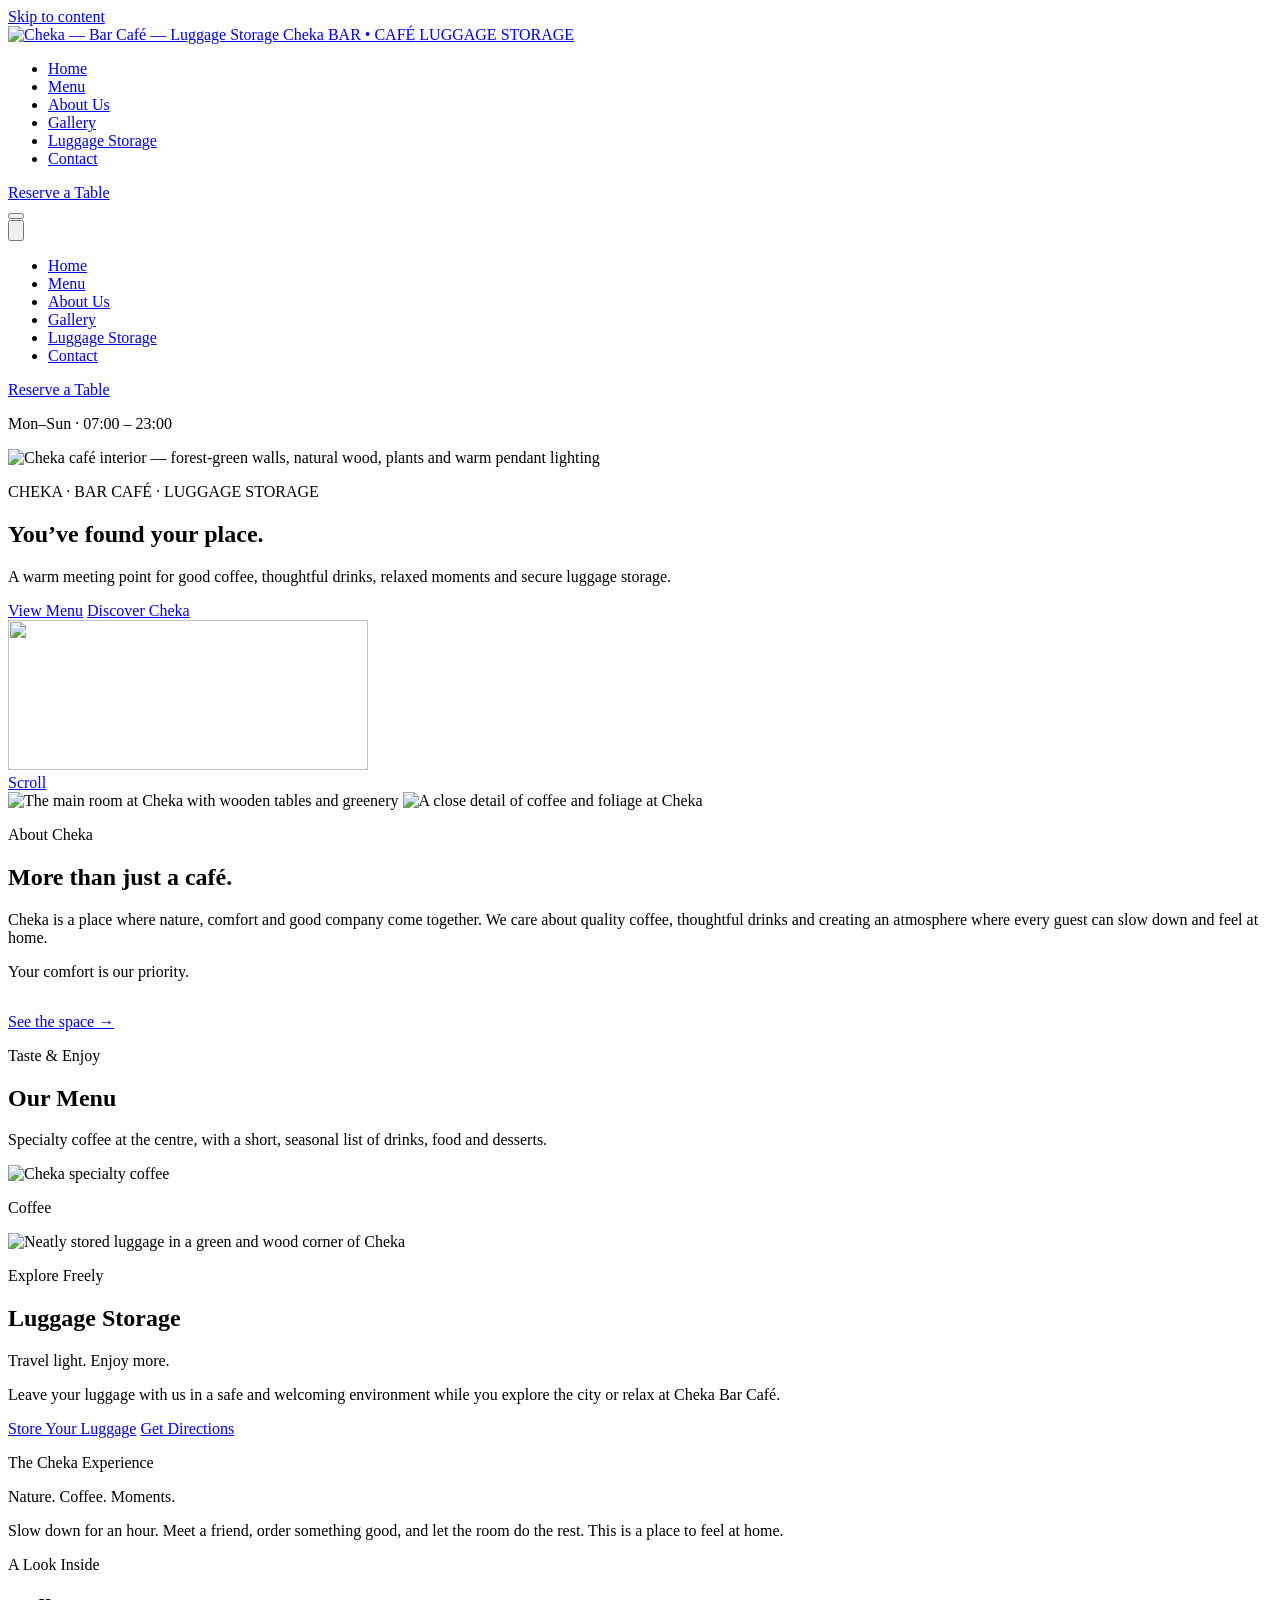
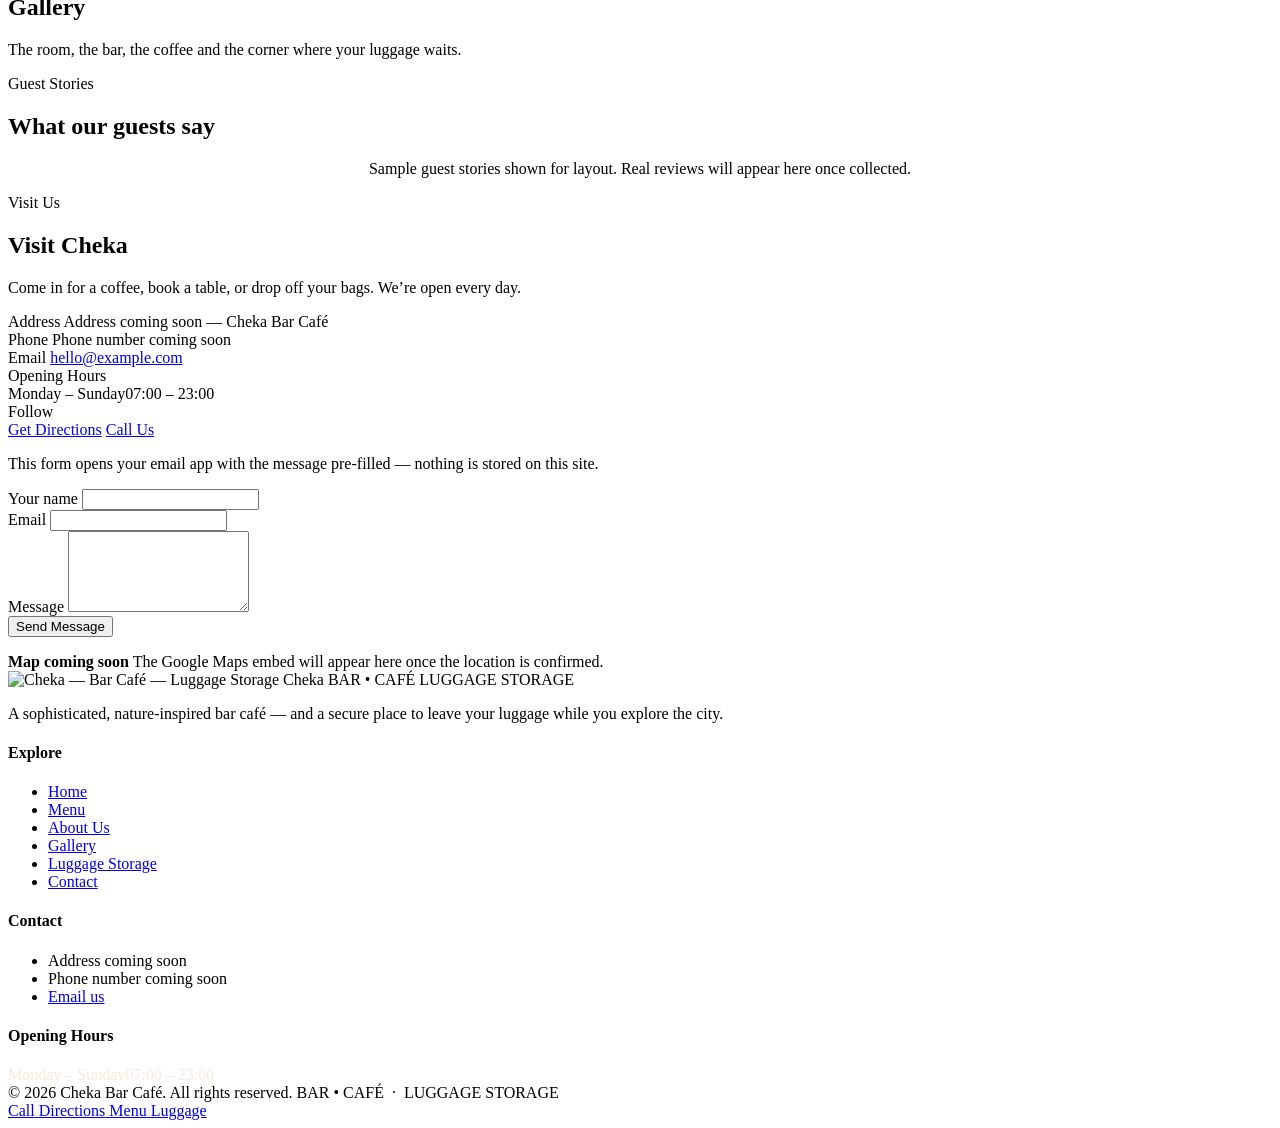
==== index.html @ a95ef876 "new" ====
<!DOCTYPE html>
<html lang="en" class="no-js">
<head>
  <meta charset="UTF-8" />
  <meta name="viewport" content="width=device-width, initial-scale=1" />
  <meta name="theme-color" content="#1B3523" />

  <!-- ===================== SEO / SOCIAL ============================ -->
  <title>Cheka — Bar Café &amp; Secure Luggage Storage</title>
  <meta name="description" content="Cheka is a sophisticated, nature-inspired bar café with specialty coffee, thoughtful drinks and secure luggage storage. You've found your place." />

  <!-- TODO CHEKA: set the final domain, then update these two lines + js/data.js -> business.siteUrl -->
  <link rel="canonical" href="https://example.github.io/cheka-website/" />
  <meta property="og:url" content="https://example.github.io/cheka-website/" />

  <meta property="og:type" content="business.business" />
  <meta property="og:site_name" content="Cheka Bar Café" />
  <meta property="og:title" content="Cheka — Bar Café &amp; Secure Luggage Storage" />
  <meta property="og:description" content="Specialty coffee, thoughtful drinks, a calm nature-inspired room and secure luggage storage." />
  <!-- TODO CHEKA: replace with a real 1200x630 photo -->
  <meta property="og:image" content="images/og-image.svg" />
  <meta name="twitter:card" content="summary_large_image" />

  <link rel="icon" href="favicon.svg" type="image/svg+xml" />

  <!-- ===================== FONTS ================================== -->
  <!-- Two families only. If they fail to load, system fallbacks in styles.css keep the page readable. -->
  <link rel="preconnect" href="https://fonts.googleapis.com" />
  <link rel="preconnect" href="https://fonts.gstatic.com" crossorigin />
  <link rel="stylesheet"
        href="https://fonts.googleapis.com/css2?family=Cormorant+Garamond:wght@500;600;700&family=Inter:wght@400;500;600;700&display=swap" />

  <link rel="stylesheet" href="css/styles.css" />

  <!-- ===================== STRUCTURED DATA ======================== -->
  <!-- TODO CHEKA: replace every "REPLACE_" value with the real business
       information (name, url, address, geo, phone, hours, price range,
       social profile URLs, logo + image URLs). Do NOT add ratings/reviews. -->
  <script type="application/ld+json">
  {
    "@context": "https://schema.org",
    "@type": "CafeOrCoffeeShop",
    "name": "Cheka Bar Café",
    "description": "Sophisticated, nature-inspired bar café with specialty coffee, drinks and secure luggage storage.",
    "url": "https://example.github.io/cheka-website/",
    "image": "https://example.github.io/cheka-website/images/og-image.svg",
    "logo": "https://example.github.io/cheka-website/images/logo/cheka-logo.svg",
    "servesCuisine": ["Coffee", "Drinks", "Light bites"],
    "priceRange": "€€",
    "telephone": "REPLACE_PHONE_E164",
    "address": {
      "@type": "PostalAddress",
      "streetAddress": "REPLACE_STREET",
      "addressLocality": "REPLACE_CITY",
      "addressCountry": "REPLACE_COUNTRY"
    },
    "geo": {
      "@type": "GeoCoordinates",
      "latitude": "REPLACE_LAT",
      "longitude": "REPLACE_LNG"
    },
    "openingHoursSpecification": [{
      "@type": "OpeningHoursSpecification",
      "dayOfWeek": ["Monday","Tuesday","Wednesday","Thursday","Friday","Saturday","Sunday"],
      "opens": "07:00",
      "closes": "23:00"
    }],
    "sameAs": [
      "REPLACE_INSTAGRAM_URL",
      "REPLACE_FACEBOOK_URL",
      "REPLACE_TIKTOK_URL"
    ],
    "makesOffer": {
      "@type": "Offer",
      "name": "Luggage Storage",
      "description": "Secure, staffed luggage storage inside Cheka Bar Café. Drop off and pick up during opening hours.",
      "category": "Luggage Storage"
    }
  }
  </script>
</head>

<body>
  <a class="skip-link" href="#main">Skip to content</a>

  <!-- ============================================================ -->
  <!-- HEADER                                                        -->
  <!-- ============================================================ -->
  <header class="site-header" id="top">
    <div class="site-header__inner">
      <a class="brand" href="#home" aria-label="Cheka — Bar Café — Luggage Storage, back to top">
        <!-- TODO CHEKA: real logo file lives at images/logo/ — path is set in js/data.js -->
        <img class="brand__img" data-logo alt="Cheka — Bar Café — Luggage Storage"
             src="images/logo/cheka-logo.svg" width="360" height="150" />
        <span class="brand__fallback" aria-hidden="true">
          <span class="l1">Cheka</span>
          <span class="l2">BAR • CAFÉ</span>
          <span class="l3">LUGGAGE STORAGE</span>
        </span>
      </a>

      <nav class="primary-nav" aria-label="Primary">
        <ul class="primary-nav__list">
          <li><a class="primary-nav__link" href="#home">Home</a></li>
          <li><a class="primary-nav__link" href="#menu">Menu</a></li>
          <li><a class="primary-nav__link" href="#about">About Us</a></li>
          <li><a class="primary-nav__link" href="#gallery">Gallery</a></li>
          <li><a class="primary-nav__link" href="luggage-storage.html">Luggage Storage</a></li>
          <li><a class="primary-nav__link" href="#contact">Contact</a></li>
        </ul>
        <a class="btn btn--gold" href="#contact">Reserve a Table</a>
      </nav>

      <button class="nav-toggle" type="button" aria-expanded="false" aria-controls="mobile-nav" aria-label="Open menu">
        <span class="nav-toggle__bar"></span>
        <span class="nav-toggle__bar"></span>
        <span class="nav-toggle__bar"></span>
      </button>
    </div>
  </header>

  <!-- Mobile navigation overlay -->
  <div class="mobile-nav" id="mobile-nav" aria-label="Mobile navigation">
    <button class="mobile-nav__close" type="button" aria-label="Close menu">
      <svg viewBox="0 0 24 24" fill="none" stroke-width="1.8" stroke-linecap="round"><path d="M6 6l12 12M18 6L6 18"/></svg>
    </button>
    <nav aria-label="Mobile primary">
      <ul class="mobile-nav__list">
        <li><a class="mobile-nav__link" href="#home">Home</a></li>
        <li><a class="mobile-nav__link" href="#menu">Menu</a></li>
        <li><a class="mobile-nav__link" href="#about">About Us</a></li>
        <li><a class="mobile-nav__link" href="#gallery">Gallery</a></li>
        <li><a class="mobile-nav__link" href="luggage-storage.html">Luggage Storage</a></li>
        <li><a class="mobile-nav__link" href="#contact">Contact</a></li>
      </ul>
    </nav>
    <div class="mobile-nav__cta">
      <a class="btn btn--gold" href="#contact">Reserve a Table</a>
    </div>
    <p class="mobile-nav__meta" data-field="hours-short">Mon–Sun · 07:00 – 23:00</p>
  </div>

  <!-- Screen-reader live region for dynamic status (filters, tabs) -->
  <div id="sr-status" class="visually-hidden" role="status" aria-live="polite"></div>

  <main id="main">

    <!-- ========================================================== -->
    <!-- HERO                                                        -->
    <!-- ========================================================== -->
    <section class="hero" id="home">
      <div class="hero__media">
        <!-- Hero image is intentionally NOT lazy-loaded (it is the LCP element). -->
        <!-- TODO CHEKA: replace with a real cinematic café-interior photo (~1920x1280). -->
        <img class="hero__img" data-img="hero" src="images/hero/cheka-hero.svg"
             alt="Cheka café interior — forest-green walls, natural wood, plants and warm pendant lighting"
             width="1920" height="1280" fetchpriority="high" decoding="async" />
      </div>
      <div class="hero__overlay"></div>

      <div class="hero__inner">
        <div class="hero__content">
          <p class="hero__label reveal">CHEKA · BAR CAFÉ · LUGGAGE STORAGE</p>
          <h1 class="hero__title reveal">You&rsquo;ve found your place.</h1>
          <p class="hero__copy reveal">A warm meeting point for good coffee, thoughtful drinks, relaxed moments and secure luggage storage.</p>
          <div class="btn-row reveal">
            <a class="btn btn--gold" href="#menu">View Menu</a>
            <a class="btn btn--ghost" href="#about"><span>Discover Cheka</span></a>
          </div>
        </div>
        <!-- restrained brand element, wide screens only -->
        <img class="hero__brandmark" data-logo src="images/logo/cheka-logo.svg" alt="" aria-hidden="true" width="360" height="150" />
      </div>

      <a class="hero__scroll" href="#features" aria-label="Scroll down">
        <span>Scroll</span>
        <span aria-hidden="true"></span>
      </a>
    </section>

    <!-- ========================================================== -->
    <!-- QUICK-FEATURE STRIP                                         -->
    <!-- ========================================================== -->
    <section class="features" id="features" aria-label="At a glance">
      <div class="container container--wide">
        <div class="features__grid" id="quick-features">
          <!-- Built from js/data.js -> CHEKA.quickFeatures. Static fallback below. -->
          <noscript>
            <div class="feature"><span><span class="feature__title">SPECIALTY COFFEE</span><span class="feature__sub">Premium Quality</span></span></div>
            <div class="feature"><span><span class="feature__title">NATURAL ATMOSPHERE</span><span class="feature__sub">Relax &amp; Enjoy</span></span></div>
            <div class="feature"><span><span class="feature__title">FREE WI-FI</span><span class="feature__sub">Stay Connected</span></span></div>
            <div class="feature"><span><span class="feature__title">LUGGAGE STORAGE</span><span class="feature__sub">Safe &amp; Secure</span></span></div>
          </noscript>
        </div>
      </div>
    </section>

    <!-- ========================================================== -->
    <!-- ABOUT                                                       -->
    <!-- ========================================================== -->
    <section class="section" id="about">
      <div class="container">
        <div class="about__grid">
          <div class="about__media reveal">
            <!-- TODO CHEKA: replace with a real café-interior photo (portrait, 4:5). -->
            <img class="about__img-main" data-img="aboutMain" src="images/about/cheka-interior.svg"
                 alt="The main room at Cheka with wooden tables and greenery" width="1400" height="1600" loading="lazy" decoding="async" />
            <!-- TODO CHEKA: optional detail shot (square). -->
            <img class="about__img-detail" data-img="aboutDetail" src="images/about/cheka-detail.svg"
                 alt="A close detail of coffee and foliage at Cheka" width="1000" height="1000" loading="lazy" decoding="async" />
          </div>
          <div class="about__text reveal">
            <p class="eyebrow">About Cheka</p>
            <h2>More than just a café.</h2>
            <p class="lead">Cheka is a place where nature, comfort and good company come together. We care about quality coffee, thoughtful drinks and creating an atmosphere where every guest can slow down and feel at home.</p>
            <p class="about__note">Your comfort is our priority.</p>
            <p class="btn-row" style="margin-top:2rem">
              <a class="link-underline" href="#gallery">See the space &rarr;</a>
            </p>
          </div>
        </div>
      </div>
    </section>

    <!-- ========================================================== -->
    <!-- MENU                                                        -->
    <!-- ========================================================== -->
    <section class="section section--alt" id="menu">
      <div class="container">
        <div class="section-head reveal">
          <p class="eyebrow">Taste &amp; Enjoy</p>
          <h2>Our Menu</h2>
          <p>Specialty coffee at the centre, with a short, seasonal list of drinks, food and desserts.</p>
        </div>

        <div class="menu__layout reveal">
          <div class="menu__main">
            <!-- Tabs + panels are generated from js/data.js -> CHEKA.menu -->
            <!-- TODO CHEKA: edit real items, descriptions and prices in js/data.js -->
            <div class="menu__tabs" id="menu-tabs" role="tablist" aria-label="Menu categories"></div>
            <div id="menu-panels">
              <noscript>
                <p>Enable JavaScript to browse the interactive menu, or ask our team for today&rsquo;s list.</p>
              </noscript>
            </div>
          </div>
          <aside class="menu__aside">
            <img class="menu__photo" id="menu-photo" data-img="menuCoffee" src="images/menu/coffee.svg"
                 alt="Cheka specialty coffee" width="1200" height="1500" loading="lazy" decoding="async" />
            <p class="menu__aside-caption" id="menu-photo-caption">Coffee</p>
          </aside>
        </div>
      </div>
    </section>

    <!-- ========================================================== -->
    <!-- LUGGAGE STORAGE (home section)                              -->
    <!-- ========================================================== -->
    <section class="section luggage-home" id="luggage">
      <div class="container">
        <div class="luggage-home__grid">
          <div class="luggage-home__media reveal">
            <!-- TODO CHEKA: replace with a real photo of the luggage area (green + wood). -->
            <img data-img="luggageSection" src="images/luggage/luggage-storage.svg"
                 alt="Neatly stored luggage in a green and wood corner of Cheka" width="1600" height="1200" loading="lazy" decoding="async" />
          </div>
          <div class="luggage-home__text reveal on-dark">
            <p class="eyebrow">Explore Freely</p>
            <h2>Luggage Storage</h2>
            <p class="luggage-home__subtitle">Travel light. Enjoy more.</p>
            <p>Leave your luggage with us in a safe and welcoming environment while you explore the city or relax at Cheka Bar Café.</p>

            <ul class="luggage-features" data-luggage-features aria-label="Luggage storage features"></ul>

            <dl class="luggage-home__facts" data-luggage-facts aria-label="Luggage storage details"></dl>

            <div class="btn-row">
              <a class="btn btn--gold" href="luggage-storage.html">Store Your Luggage</a>
              <a class="btn btn--ghost" href="#contact" data-action="directions"><span>Get Directions</span></a>
            </div>
          </div>
        </div>
      </div>
    </section>

    <!-- ========================================================== -->
    <!-- EXPERIENCE                                                  -->
    <!-- ========================================================== -->
    <section class="experience" aria-label="The Cheka experience">
      <div class="experience__bg" data-bg-img="experience"></div>
      <div class="experience__overlay"></div>
      <div class="experience__inner reveal">
        <p class="eyebrow" style="justify-content:center">The Cheka Experience</p>
        <p class="experience__title">Nature. Coffee. Moments.</p>
        <p style="margin-inline:auto">Slow down for an hour. Meet a friend, order something good, and let the room do the rest. This is a place to feel at home.</p>
      </div>
    </section>

    <!-- ========================================================== -->
    <!-- GALLERY                                                     -->
    <!-- ========================================================== -->
    <section class="section" id="gallery">
      <div class="container">
        <div class="section-head reveal">
          <p class="eyebrow">A Look Inside</p>
          <h2>Gallery</h2>
          <p>The room, the bar, the coffee and the corner where your luggage waits.</p>
        </div>

        <div class="gallery__filters reveal" id="gallery-filters" role="group" aria-label="Filter gallery by category"></div>

        <div class="gallery__grid reveal" id="gallery-grid">
          <noscript>
            <p>Enable JavaScript to browse the photo gallery.</p>
          </noscript>
        </div>
      </div>
    </section>

    <!-- ========================================================== -->
    <!-- REVIEWS                                                     -->
    <!-- ========================================================== -->
    <section class="section section--alt" id="reviews">
      <div class="container">
        <div class="section-head section-head--center reveal">
          <p class="eyebrow">Guest Stories</p>
          <h2>What our guests say</h2>
        </div>
        <div class="reviews__grid reveal" id="reviews-grid"></div>
        <!-- TODO CHEKA: replace sample reviews in js/data.js with real, permitted quotes. -->
        <p class="reviews__disclaimer" style="text-align:center">
          Sample guest stories shown for layout. Real reviews will appear here once collected.
        </p>
      </div>
    </section>

    <!-- ========================================================== -->
    <!-- CONTACT                                                     -->
    <!-- ========================================================== -->
    <section class="section" id="contact">
      <div class="container">
        <div class="section-head reveal">
          <p class="eyebrow">Visit Us</p>
          <h2>Visit Cheka</h2>
          <p>Come in for a coffee, book a table, or drop off your bags. We&rsquo;re open every day.</p>
        </div>

        <div class="contact__grid reveal">
          <div class="contact__details">
            <div class="contact__row">
              <span class="contact__label">Address</span>
              <!-- TODO CHEKA: real address is set in js/data.js -> business.address -->
              <span class="contact__value is-pending" data-field="address">Address coming soon — Cheka Bar Café</span>
            </div>
            <div class="contact__row">
              <span class="contact__label">Phone</span>
              <!-- TODO CHEKA: real phone in js/data.js -> business.phone -->
              <span class="contact__value is-pending" data-field="phone-text">Phone number coming soon</span>
            </div>
            <div class="contact__row">
              <span class="contact__label">Email</span>
              <span class="contact__value"><a data-action="email" href="#contact"><span data-field="email-text">hello@example.com</span></a></span>
            </div>
            <div class="contact__row">
              <span class="contact__label">Opening Hours</span>
              <div class="contact__hours" data-field="hours">
                <div><span>Monday &ndash; Sunday</span><span>07:00 &ndash; 23:00</span></div>
              </div>
            </div>
            <div class="contact__row">
              <span class="contact__label">Follow</span>
              <div class="socials">
                <a data-social="instagram" href="#contact" aria-label="Cheka on Instagram"><span data-icon="instagram"></span></a>
                <a data-social="facebook" href="#contact" aria-label="Cheka on Facebook"><span data-icon="facebook"></span></a>
                <a data-social="tiktok" href="#contact" aria-label="Cheka on TikTok"><span data-icon="tiktok"></span></a>
              </div>
            </div>

            <div class="btn-row">
              <a class="btn" href="#contact" data-action="directions"><span>Get Directions</span></a>
              <a class="btn btn--ghost" href="#contact" data-action="call"><span>Call Us</span></a>
            </div>
          </div>

          <form class="contact__form" id="contact-form" novalidate>
            <p class="form-note">
              This form opens your email app with the message pre-filled — nothing is stored on this site.
              <!-- TODO CHEKA: to collect messages automatically, connect a form service — see README. -->
            </p>
            <div class="field">
              <label for="cf-name">Your name</label>
              <input type="text" id="cf-name" name="name" autocomplete="name" required />
              <span class="error-text" aria-live="polite"></span>
            </div>
            <div class="field">
              <label for="cf-email">Email</label>
              <input type="email" id="cf-email" name="email" autocomplete="email" required />
              <span class="error-text" aria-live="polite"></span>
            </div>
            <div class="field">
              <label for="cf-message">Message</label>
              <textarea id="cf-message" name="message" rows="5" required></textarea>
              <span class="error-text" aria-live="polite"></span>
            </div>
            <button class="btn btn--gold" type="submit">Send Message</button>
            <p class="form-status" id="form-status" role="status" aria-live="polite"></p>
          </form>

          <!-- Responsive map placeholder — replaced by a real embed when
               js/data.js -> business.mapsEmbed is filled in. -->
          <div class="contact__map" id="contact-map">
            <div class="contact__map-placeholder">
              <span data-icon="pin" aria-hidden="true"></span>
              <strong>Map coming soon</strong>
              <span>The Google Maps embed will appear here once the location is confirmed.</span>
            </div>
          </div>
        </div>
      </div>
    </section>
  </main>

  <!-- ============================================================ -->
  <!-- FOOTER                                                        -->
  <!-- ============================================================ -->
  <footer class="site-footer">
    <div class="container container--wide">
      <div class="site-footer__grid">
        <div class="footer-brand">
          <img class="footer-brand__img" data-logo src="images/logo/cheka-logo.svg"
               alt="Cheka — Bar Café — Luggage Storage" width="360" height="150" />
          <span class="brand__fallback footer-brand__fallback" aria-hidden="true">
            <span class="l1">Cheka</span>
            <span class="l2">BAR • CAFÉ</span>
            <span class="l3">LUGGAGE STORAGE</span>
          </span>
          <p>A sophisticated, nature-inspired bar café — and a secure place to leave your luggage while you explore the city.</p>
          <div class="socials">
            <a data-social="instagram" href="#" aria-label="Cheka on Instagram"><span data-icon="instagram"></span></a>
            <a data-social="facebook" href="#" aria-label="Cheka on Facebook"><span data-icon="facebook"></span></a>
            <a data-social="tiktok" href="#" aria-label="Cheka on TikTok"><span data-icon="tiktok"></span></a>
          </div>
        </div>

        <div class="footer-col">
          <h4>Explore</h4>
          <ul>
            <li><a href="#home">Home</a></li>
            <li><a href="#menu">Menu</a></li>
            <li><a href="#about">About Us</a></li>
            <li><a href="#gallery">Gallery</a></li>
            <li><a href="luggage-storage.html">Luggage Storage</a></li>
            <li><a href="#contact">Contact</a></li>
          </ul>
        </div>

        <div class="footer-col">
          <h4>Contact</h4>
          <ul>
            <li><span data-field="address">Address coming soon</span></li>
            <li><span data-field="phone-text">Phone number coming soon</span></li>
            <li><a data-action="email" href="#">Email us</a></li>
          </ul>
        </div>

        <div class="footer-col">
          <h4>Opening Hours</h4>
          <div class="contact__hours" data-field="hours" style="color:rgba(241,231,210,0.82)">
            <div><span>Monday &ndash; Sunday</span><span>07:00 &ndash; 23:00</span></div>
          </div>
        </div>
      </div>

      <div class="site-footer__bottom">
        <span>&copy; <span data-year>2026</span> Cheka Bar Café. All rights reserved.</span>
        <span>BAR • CAFÉ &nbsp;·&nbsp; LUGGAGE STORAGE</span>
      </div>
    </div>
  </footer>

  <!-- ============================================================ -->
  <!-- MOBILE QUICK-ACTION BAR (hidden on desktop via CSS)          -->
  <!-- ============================================================ -->
  <nav class="quick-bar" aria-label="Quick actions">
    <a class="quick-bar__btn" href="#contact" data-action="call">
      <span data-icon="phone" aria-hidden="true"></span><span>Call</span>
    </a>
    <a class="quick-bar__btn" href="#contact" data-action="directions">
      <span data-icon="directions" aria-hidden="true"></span><span>Directions</span>
    </a>
    <a class="quick-bar__btn" href="#menu">
      <span data-icon="list" aria-hidden="true"></span><span>Menu</span>
    </a>
    <a class="quick-bar__btn" href="luggage-storage.html">
      <span data-icon="luggage" aria-hidden="true"></span><span>Luggage</span>
    </a>
  </nav>

  <!-- ============================================================ -->
  <!-- LIGHTBOX                                                      -->
  <!-- ============================================================ -->
  <div class="lightbox" id="lightbox" role="dialog" aria-modal="true" aria-label="Image viewer" hidden>
    <button class="lightbox__btn lightbox__close" type="button" aria-label="Close image viewer"><span data-icon="close"></span></button>
    <button class="lightbox__btn lightbox__prev" type="button" aria-label="Previous image"><span data-icon="arrowLeft"></span></button>
    <button class="lightbox__btn lightbox__next" type="button" aria-label="Next image"><span data-icon="arrowRight"></span></button>
    <figure class="lightbox__figure">
      <img class="lightbox__img" src="" alt="" />
      <figcaption class="lightbox__caption"></figcaption>
    </figure>
  </div>

  <!-- ============================================================ -->
  <!-- SCRIPTS  (data first, then behaviour; both deferred)         -->
  <!-- ============================================================ -->
  <script src="js/data.js" defer></script>
  <script src="js/script.js" defer></script>
</body>
</html>
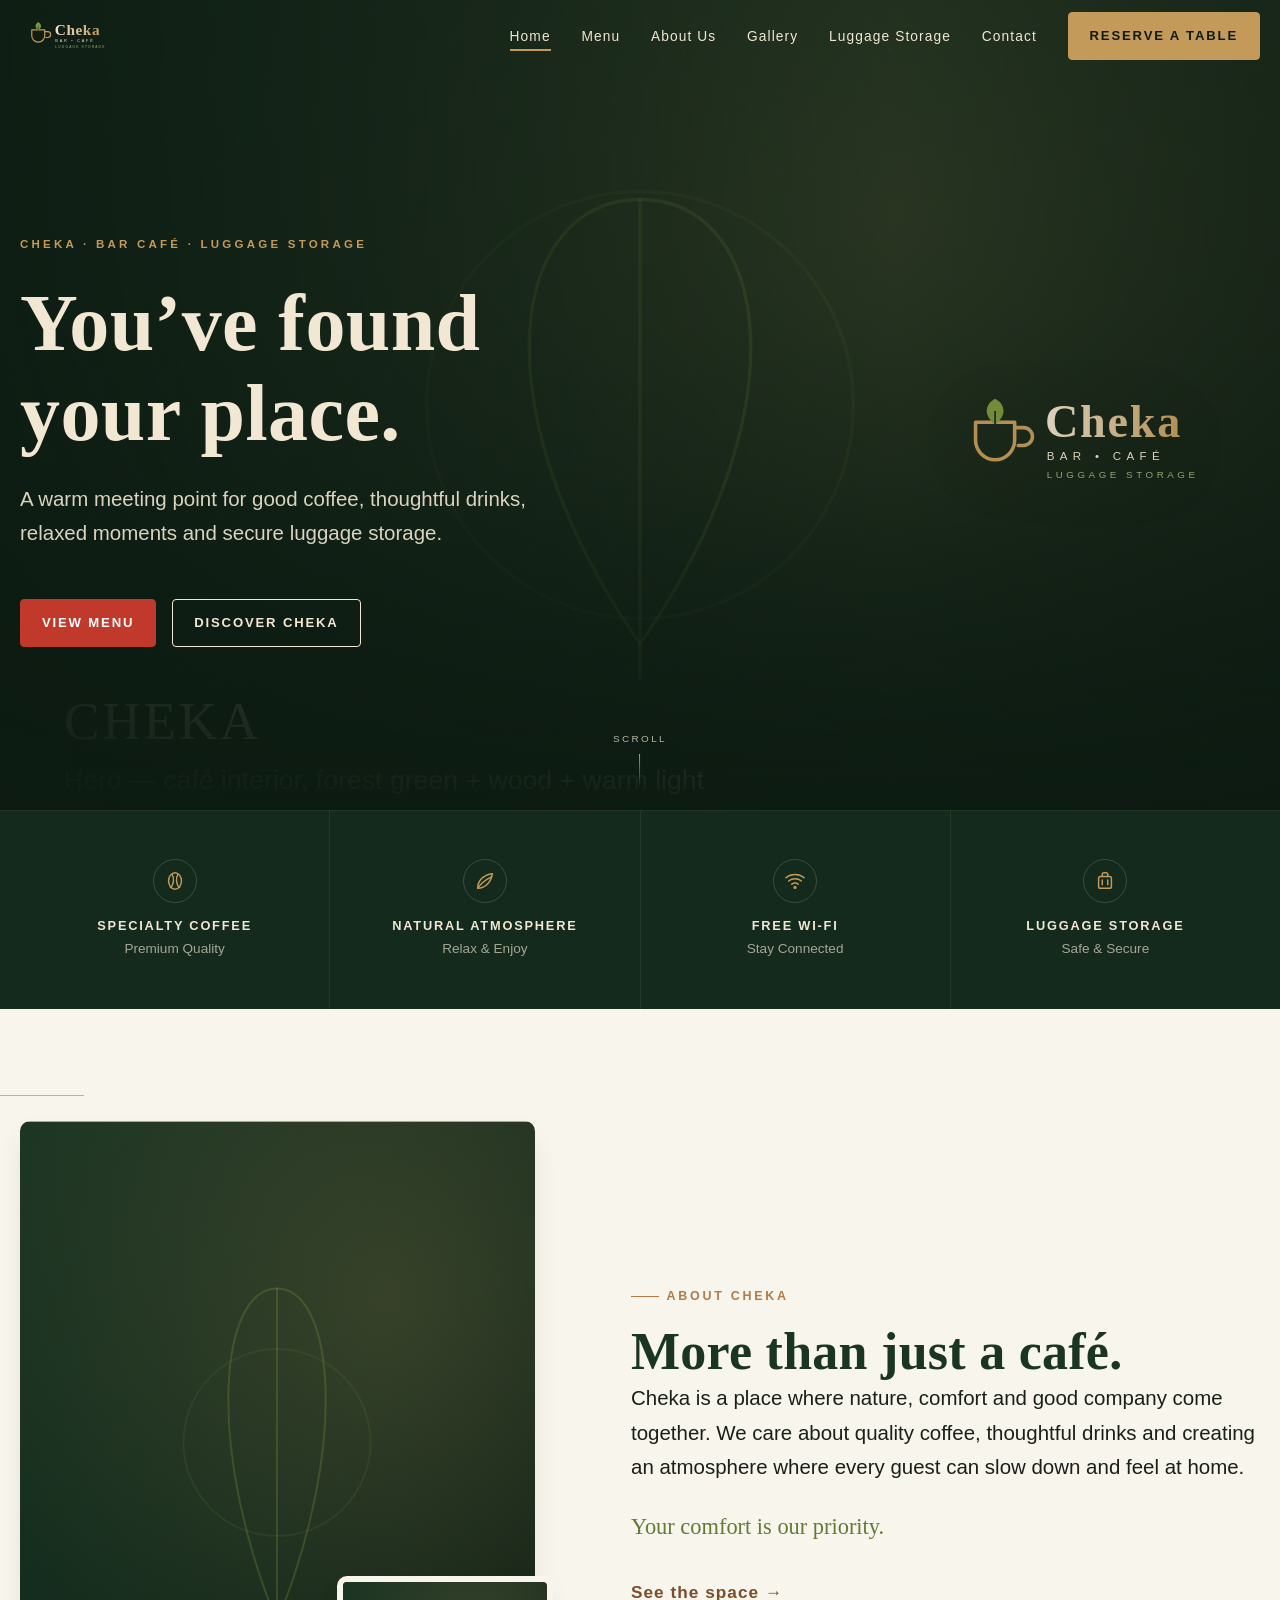
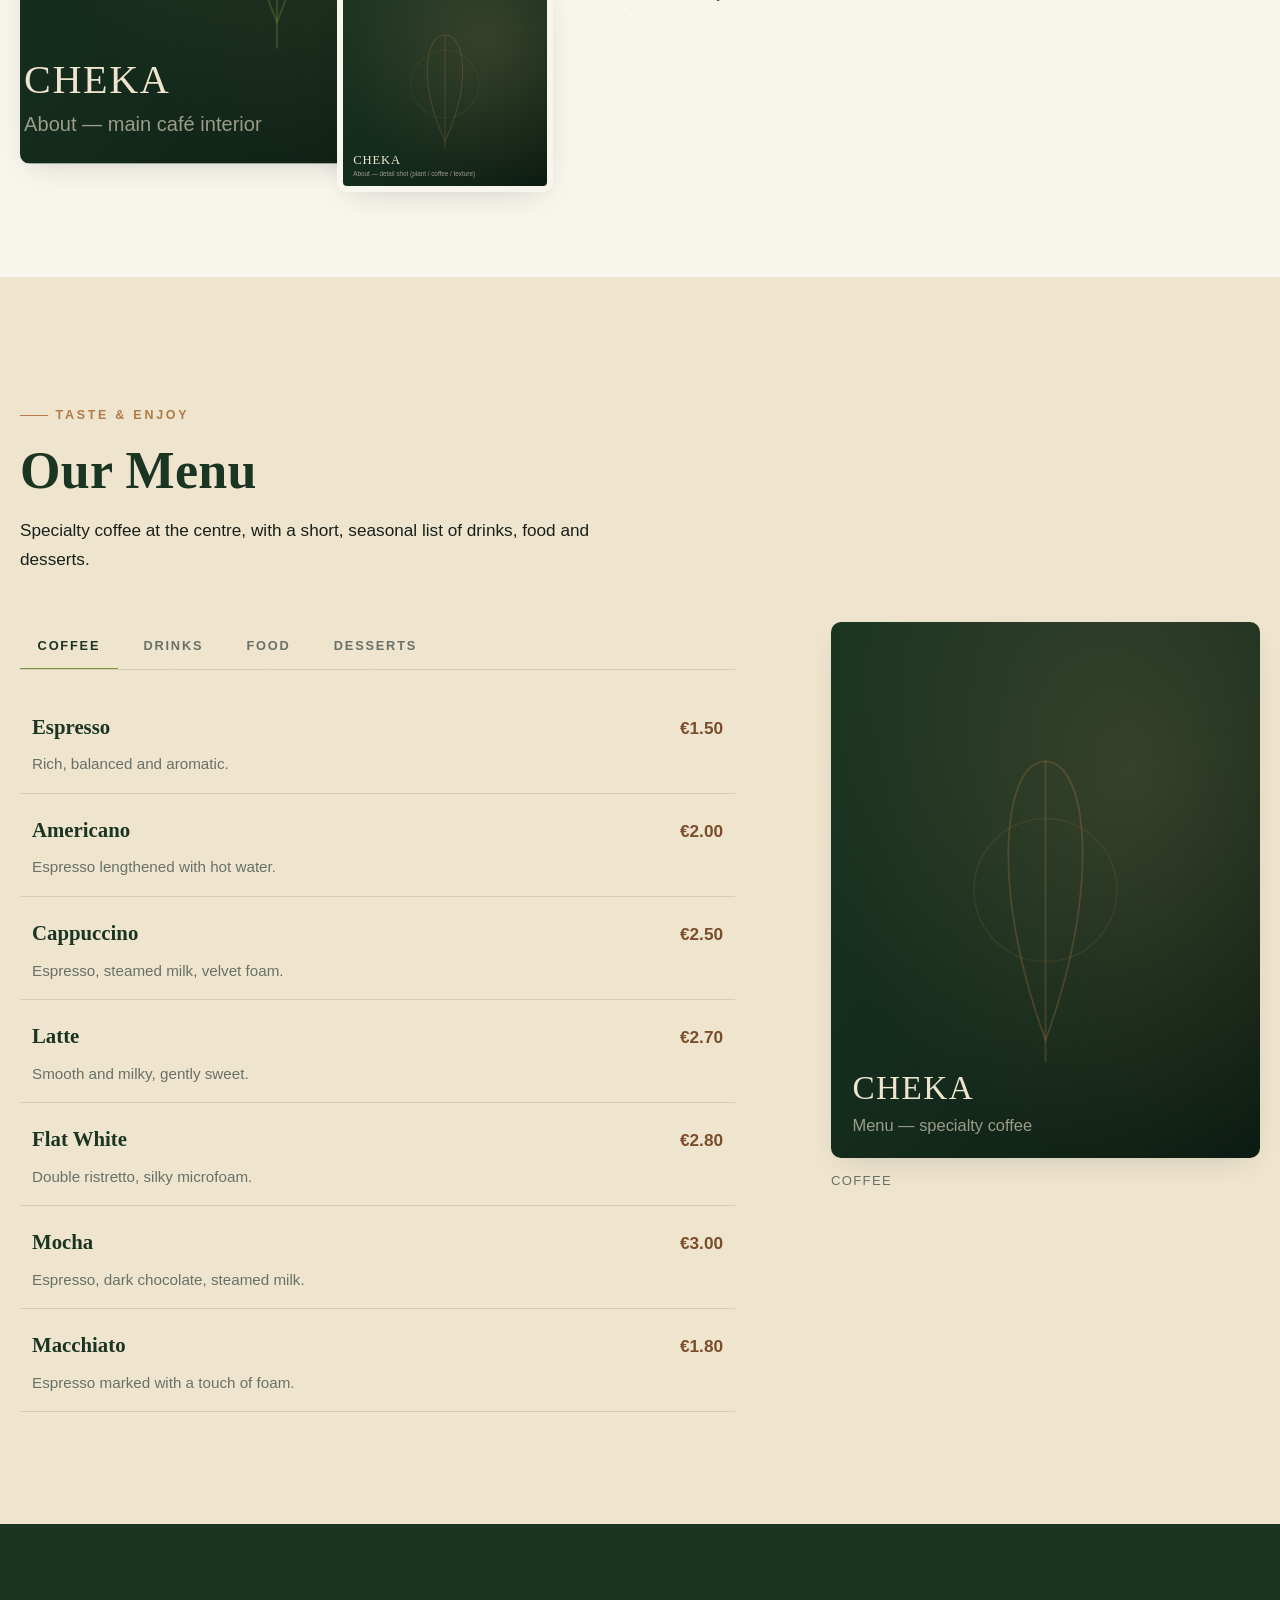
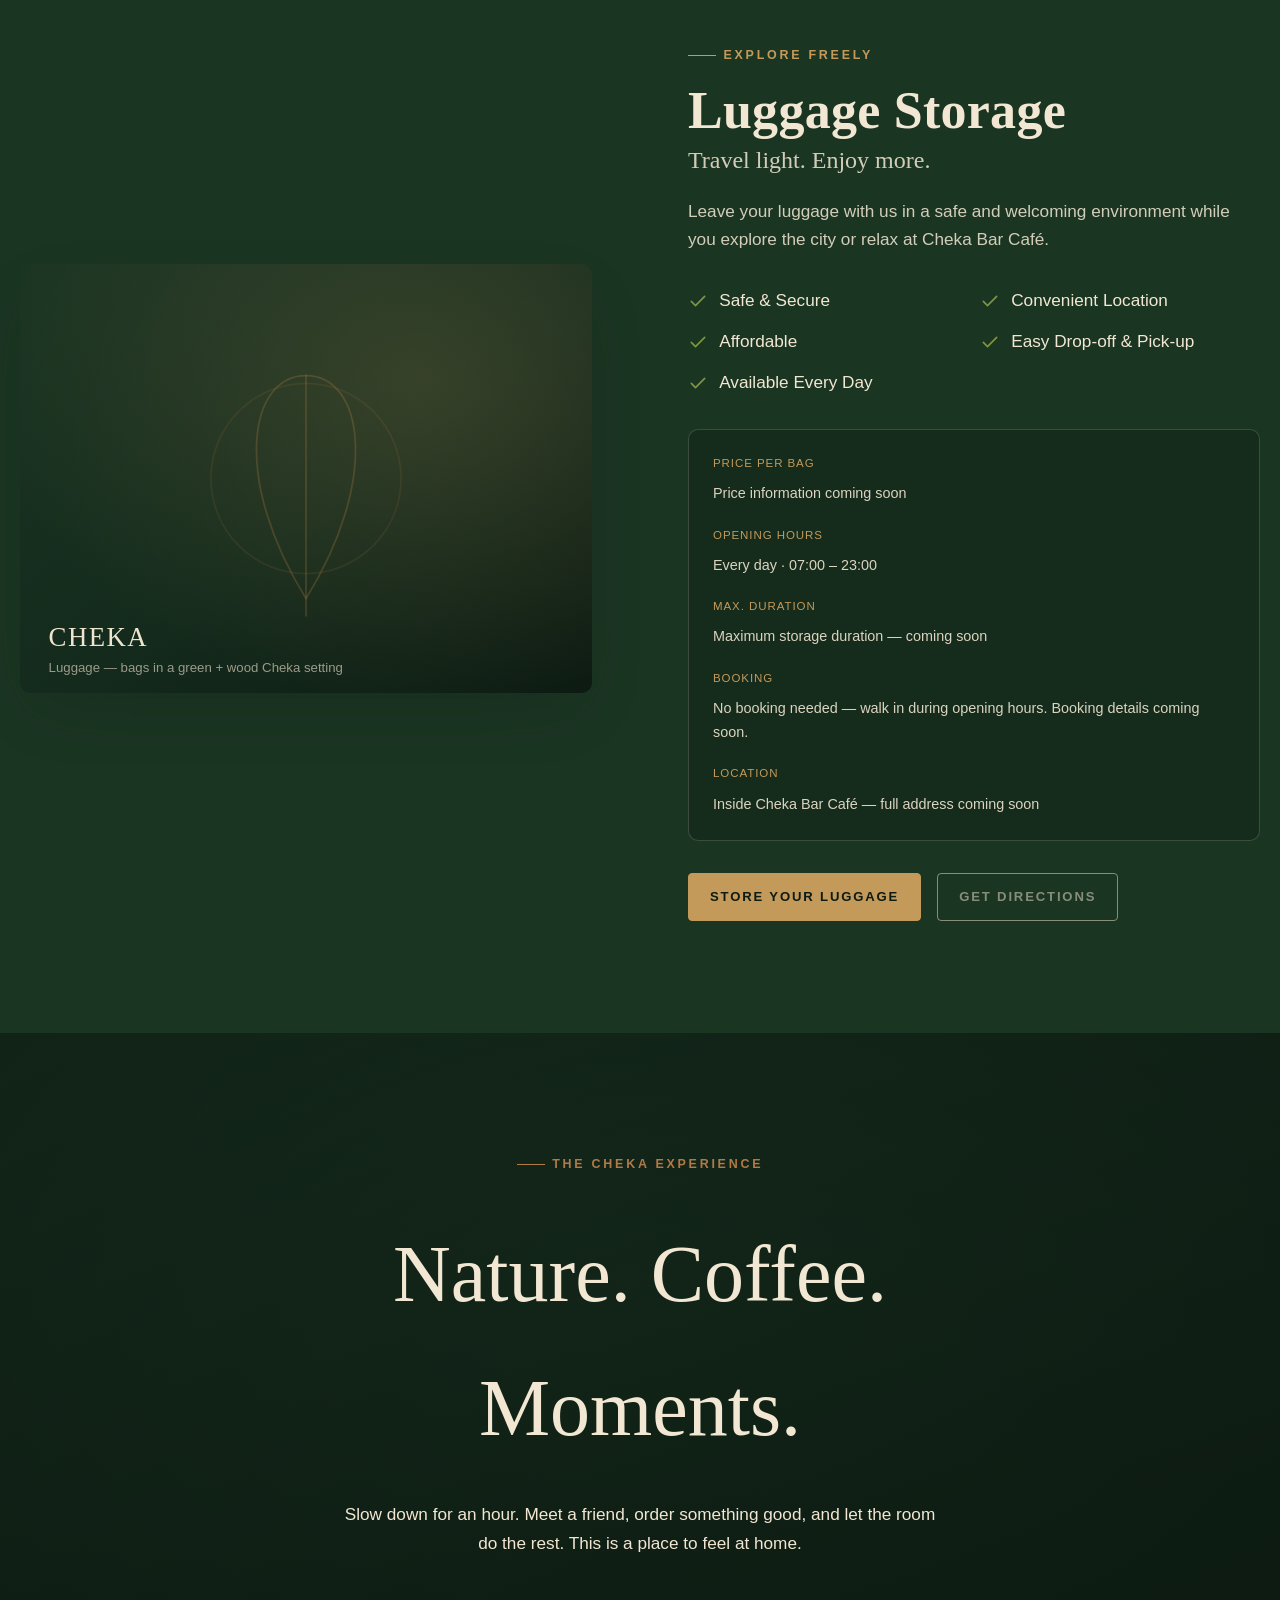
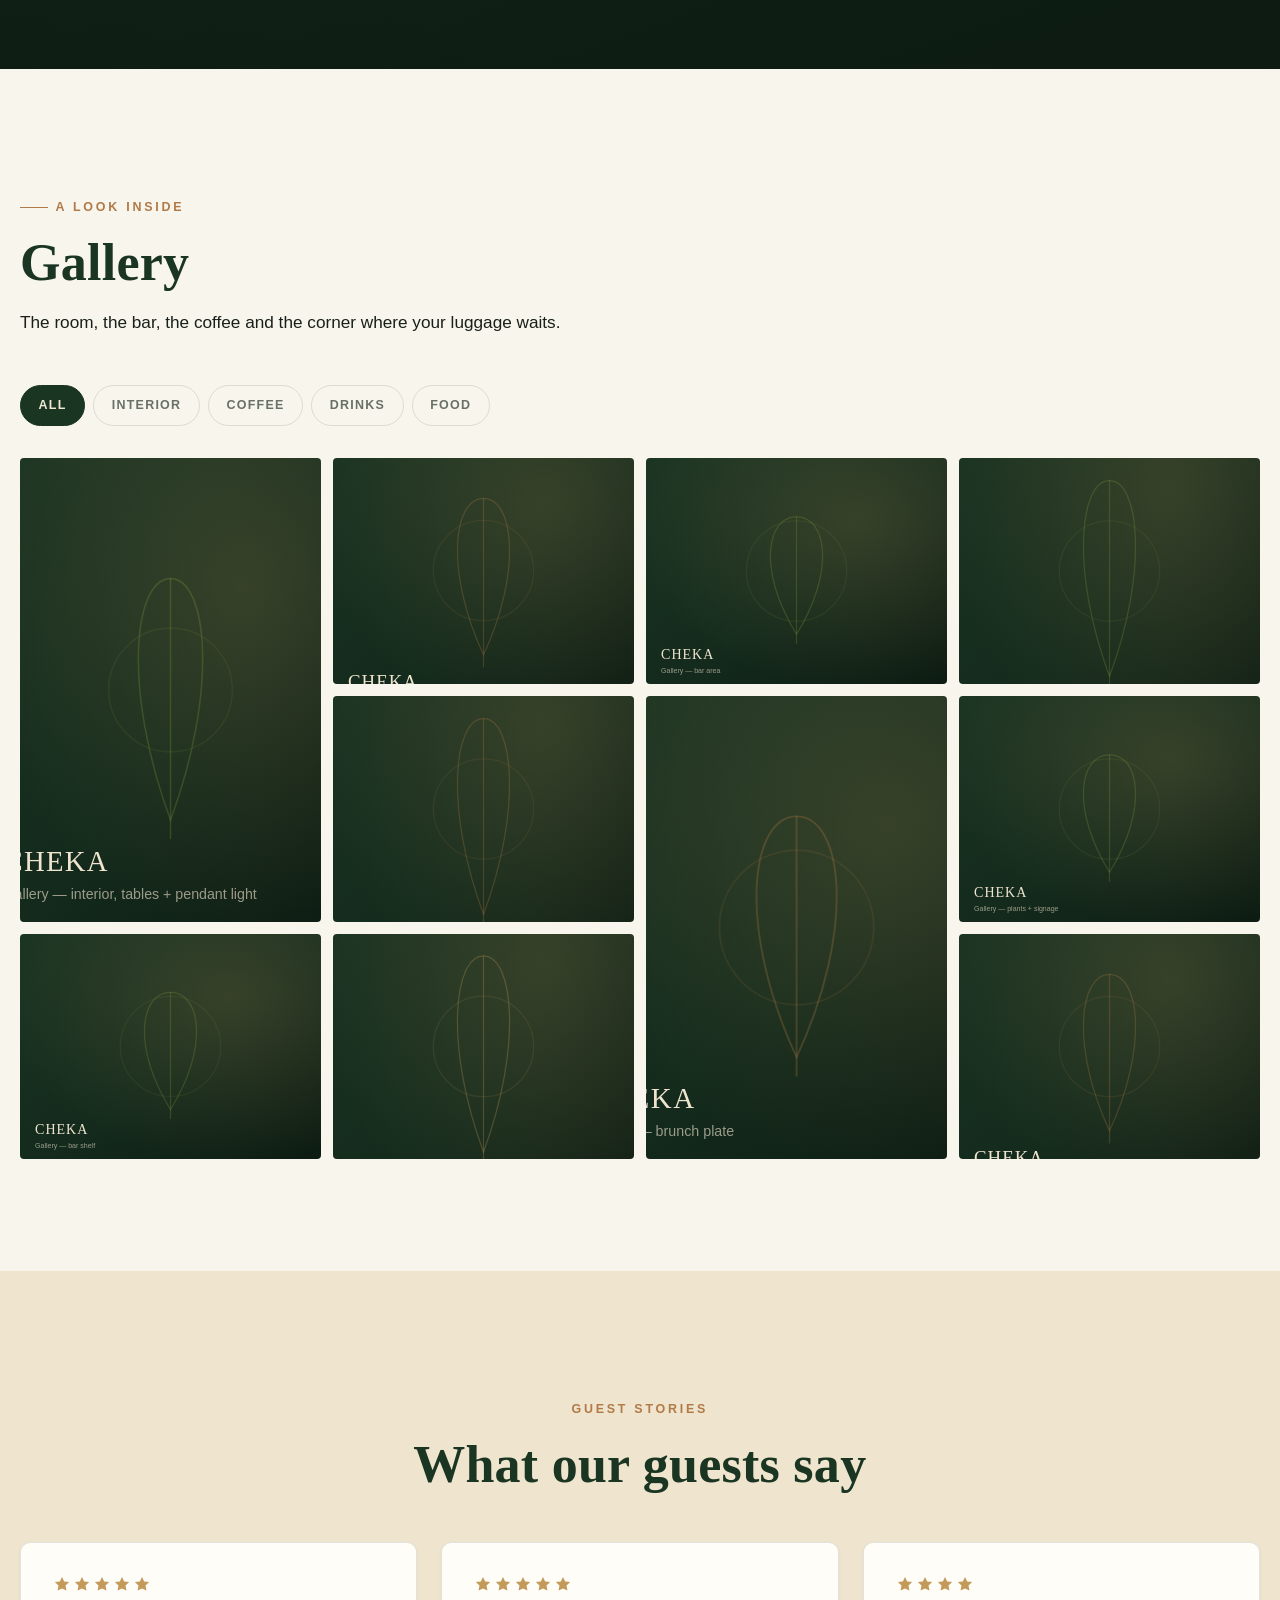
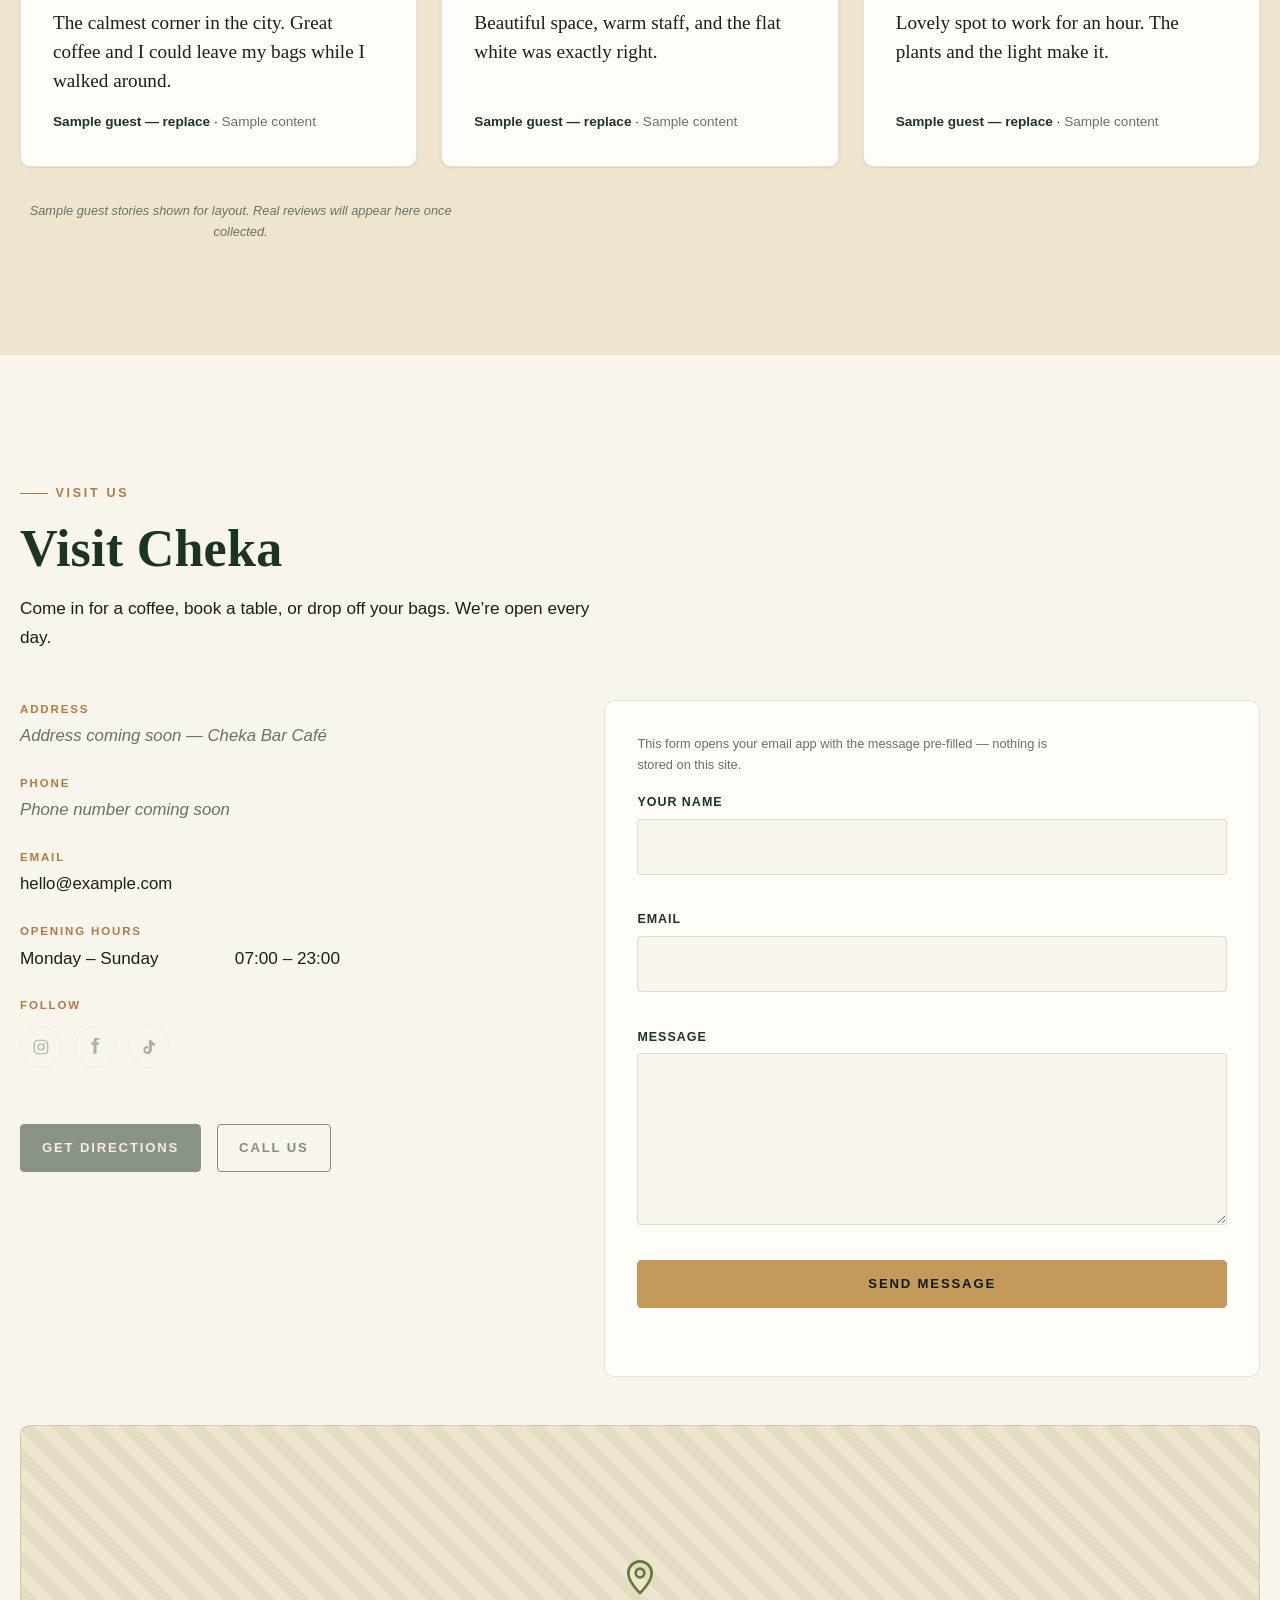
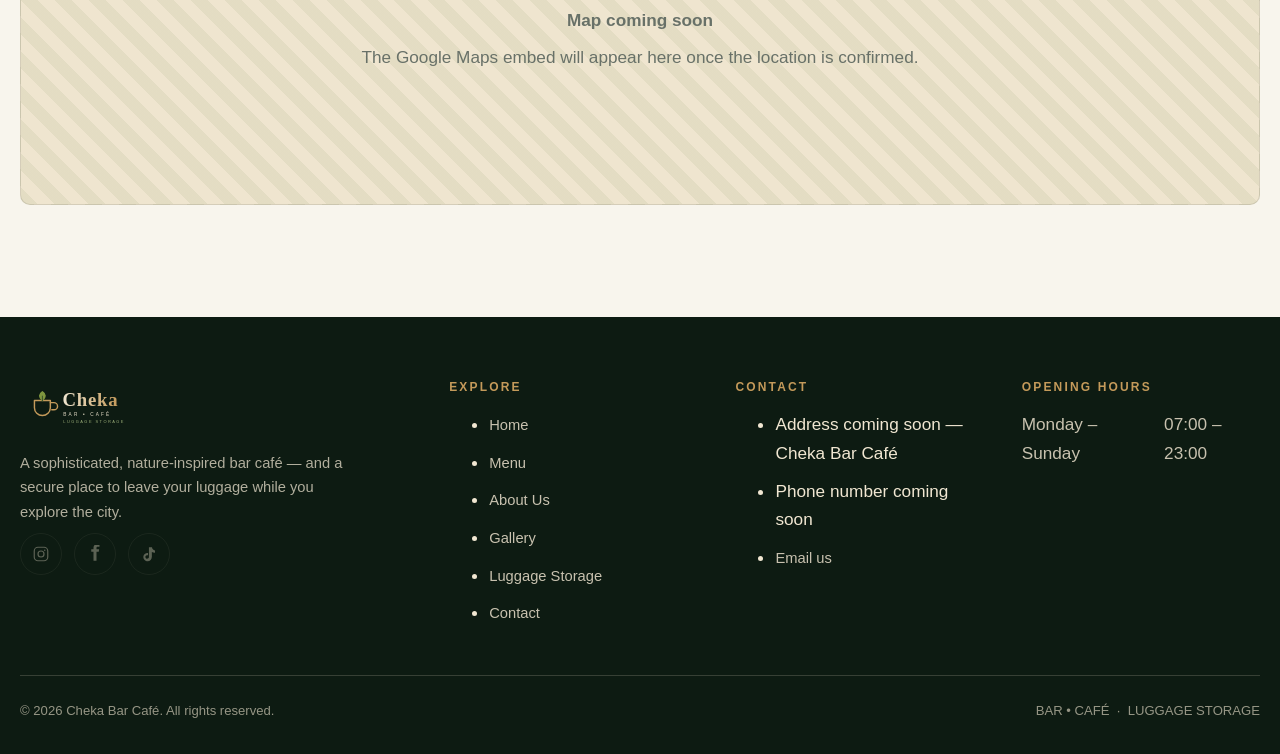
==== commit 724984e6: "Make hero "View Menu" button red Add a .btn--red modifier (with --red-accent tokens) and apply it to" ====
--- a/index.html
+++ b/index.html
@@ -164,7 +164,7 @@
           <h1 class="hero__title reveal">You&rsquo;ve found your place.</h1>
           <p class="hero__copy reveal">A warm meeting point for good coffee, thoughtful drinks, relaxed moments and secure luggage storage.</p>
           <div class="btn-row reveal">
-            <a class="btn btn--gold" href="#menu">View Menu</a>
+            <a class="btn btn--red" href="#menu">View Menu</a>
             <a class="btn btn--ghost" href="#about"><span>Discover Cheka</span></a>
           </div>
         </div>
--- a/css/styles.css
+++ b/css/styles.css
@@ -0,0 +1,1614 @@
+/* ============================================================================
+   CHEKA  ·  styles.css
+   Bar Café · Luggage Storage
+   ----------------------------------------------------------------------------
+   TABLE OF CONTENTS
+   01 Design tokens (:root)
+   02 Reset & base
+   03 Typography
+   04 Layout helpers (container, section, eyebrow)
+   05 Buttons & links
+   06 Header & desktop navigation
+   07 Mobile navigation overlay
+   08 Hero
+   09 Quick-feature strip
+   10 About
+   11 Menu
+   12 Luggage (home section + dedicated page)
+   13 Experience
+   14 Reviews
+   15 Contact, form & map
+   16 Footer
+   17 Mobile quick-action bar
+   18 Gallery & lightbox
+   19 Scroll-reveal animation
+   20 FAQ accordion
+   21 Responsive breakpoints
+   22 Reduced motion & print
+   Mobile-first: base rules target small screens; media queries add up.
+   ========================================================================== */
+
+
+/* ==========================================================================
+   01 · DESIGN TOKENS
+   ========================================================================== */
+:root {
+  /* --- Brand palette --- */
+  --forest-dark:    #0D1B12;
+  --forest-primary: #1B3523;
+  --forest-deep:    #132A1C;
+  --olive:          #617A35;
+  --leaf:           #7E963F;
+  --wood-dark:      #7A4D2B;
+  --wood-light:     #B17A47;
+  --gold-warm:      #C49A5A;
+  --cream:          #EFE5CF;
+  --warm-white:     #F8F5ED;
+  --text-light:     #F1E7D2;
+  --text-dark:      #182019;
+  --muted-text:     #687168;
+  --red-accent:     #C0392B;   /* used for the .btn--red call-to-action */
+  --red-accent-dark:#9C2C20;
+
+  /* --- Semantic surfaces --- */
+  --bg-page:        var(--warm-white);
+  --bg-alt:         var(--cream);
+  --bg-dark:        var(--forest-primary);
+  --bg-darker:      var(--forest-dark);
+  --surface:        #FFFDF8;               /* cards on light sections (not pure white) */
+  --border-soft:    rgba(24, 32, 25, 0.12);
+  --border-light:   rgba(241, 231, 210, 0.18);
+
+  /* --- Typography --- */
+  --font-serif: "Cormorant Garamond", "Playfair Display", Georgia, "Times New Roman", serif;
+  --font-sans:  "Inter", "Manrope", -apple-system, BlinkMacSystemFont, "Segoe UI", Roboto, Helvetica, Arial, sans-serif;
+
+  --fs-eyebrow:  0.78rem;
+  --fs-body:     clamp(1rem, 0.96rem + 0.2vw, 1.075rem);
+  --fs-lead:     clamp(1.08rem, 1rem + 0.5vw, 1.28rem);
+  --fs-h4:       clamp(1.1rem, 1rem + 0.5vw, 1.3rem);
+  --fs-h3:       clamp(1.5rem, 1.2rem + 1.4vw, 2.1rem);
+  --fs-h2:       clamp(2rem, 1.5rem + 2.6vw, 3.25rem);
+  --fs-h1:       clamp(2.6rem, 1.8rem + 4.4vw, 5rem);
+
+  --lh-tight: 1.12;
+  --lh-body:  1.68;
+
+  /* --- Spacing scale --- */
+  --sp-1: 0.25rem;
+  --sp-2: 0.5rem;
+  --sp-3: 0.75rem;
+  --sp-4: 1rem;
+  --sp-5: 1.5rem;
+  --sp-6: 2rem;
+  --sp-7: 3rem;
+  --sp-8: 4rem;
+  --sp-9: 6rem;
+  --section-y: clamp(3.5rem, 2rem + 7vw, 7rem);
+
+  /* --- Structure --- */
+  --container:      1240px;
+  --container-wide: 1400px;
+  --radius-sm: 4px;
+  --radius:    10px;
+  --radius-lg: 18px;
+  --header-h:  72px;
+
+  /* --- Soft shadows (never heavy) --- */
+  --shadow-sm: 0 1px 3px rgba(13, 27, 18, 0.06), 0 1px 2px rgba(13, 27, 18, 0.04);
+  --shadow-md: 0 10px 30px -12px rgba(13, 27, 18, 0.18);
+  --shadow-lg: 0 24px 60px -20px rgba(13, 27, 18, 0.28);
+
+  /* --- Motion --- */
+  --ease: cubic-bezier(0.22, 1, 0.36, 1);
+  --dur:  0.45s;
+
+  /* Safe-area helper for the fixed mobile bar */
+  --safe-bottom: env(safe-area-inset-bottom, 0px);
+  --mobilebar-h: 64px;
+}
+
+
+/* ==========================================================================
+   02 · RESET & BASE
+   ========================================================================== */
+*, *::before, *::after { box-sizing: border-box; }
+
+* { margin: 0; }
+
+html {
+  -webkit-text-size-adjust: 100%;
+  scroll-behavior: smooth;
+  /* Offset anchored headings so the sticky header never covers them */
+  scroll-padding-top: calc(var(--header-h) + 16px);
+}
+
+body {
+  font-family: var(--font-sans);
+  font-size: var(--fs-body);
+  line-height: var(--lh-body);
+  color: var(--text-dark);
+  background-color: var(--bg-page);
+  -webkit-font-smoothing: antialiased;
+  -moz-osx-font-smoothing: grayscale;
+  overflow-x: hidden;                    /* guard against accidental horizontal scroll */
+}
+
+/* Give the page room so the fixed mobile action bar never covers content */
+@media (max-width: 767px) {
+  body { padding-bottom: calc(var(--mobilebar-h) + var(--safe-bottom)); }
+}
+
+img, picture, svg, video {
+  display: block;
+  max-width: 100%;
+  height: auto;
+}
+
+a { color: inherit; text-decoration: none; }
+
+button, input, textarea, select {
+  font: inherit;
+  color: inherit;
+}
+
+ul[class], ol[class] { list-style: none; padding: 0; }
+
+:target { scroll-margin-top: calc(var(--header-h) + 16px); }
+
+/* Visible, consistent focus for keyboard users */
+:focus-visible {
+  outline: 3px solid var(--gold-warm);
+  outline-offset: 3px;
+  border-radius: var(--radius-sm);
+}
+/* Keep outlines for mouse users too on interactive controls, just subtler */
+a:focus-visible, button:focus-visible,
+input:focus-visible, textarea:focus-visible {
+  outline-offset: 2px;
+}
+
+/* Skip link */
+.skip-link {
+  position: absolute;
+  left: var(--sp-4);
+  top: -100px;
+  z-index: 1000;
+  background: var(--forest-primary);
+  color: var(--text-light);
+  padding: var(--sp-3) var(--sp-5);
+  border-radius: var(--radius);
+  transition: top 0.2s var(--ease);
+}
+.skip-link:focus { top: var(--sp-4); }
+
+.visually-hidden {
+  position: absolute !important;
+  width: 1px; height: 1px;
+  padding: 0; margin: -1px;
+  overflow: hidden;
+  clip: rect(0 0 0 0);
+  white-space: nowrap;
+  border: 0;
+}
+
+
+/* ==========================================================================
+   03 · TYPOGRAPHY
+   ========================================================================== */
+h1, h2, h3, h4 {
+  font-family: var(--font-serif);
+  font-weight: 600;
+  line-height: var(--lh-tight);
+  color: var(--forest-primary);
+  letter-spacing: 0.005em;
+  text-wrap: balance;
+}
+h1 { font-size: var(--fs-h1); }
+h2 { font-size: var(--fs-h2); }
+h3 { font-size: var(--fs-h3); }
+h4 { font-size: var(--fs-h4); font-family: var(--font-sans); font-weight: 600; }
+
+p { max-width: 62ch; }
+
+.lead {
+  font-size: var(--fs-lead);
+  color: var(--text-dark);
+}
+
+strong { font-weight: 700; }
+
+/* Serif pull-quote style used for the experience headline etc. */
+.display {
+  font-family: var(--font-serif);
+  font-weight: 500;
+  line-height: 1.08;
+  font-size: var(--fs-h1);
+}
+
+/* On dark sections */
+.on-dark h1, .on-dark h2, .on-dark h3, .on-dark h4 { color: var(--text-light); }
+.on-dark { color: var(--text-light); }
+.on-dark p { color: rgba(241, 231, 210, 0.86); }
+
+
+/* ==========================================================================
+   04 · LAYOUT HELPERS
+   ========================================================================== */
+.container {
+  width: min(100% - 2.5rem, var(--container));
+  margin-inline: auto;
+}
+.container--wide { width: min(100% - 2.5rem, var(--container-wide)); }
+
+.section { padding-block: var(--section-y); }
+.section--dark   { background: var(--forest-primary); color: var(--text-light); }
+.section--darker { background: var(--forest-dark);    color: var(--text-light); }
+.section--alt    { background: var(--bg-alt); }
+
+.section-head {
+  max-width: 60ch;
+  margin-bottom: var(--sp-7);
+}
+.section-head--center {
+  margin-inline: auto;
+  text-align: center;
+}
+
+.eyebrow {
+  display: inline-flex;
+  align-items: center;
+  gap: 0.6em;
+  font-family: var(--font-sans);
+  font-size: var(--fs-eyebrow);
+  font-weight: 600;
+  letter-spacing: 0.22em;
+  text-transform: uppercase;
+  color: var(--wood-light);
+  margin-bottom: var(--sp-4);
+}
+.eyebrow::before {
+  content: "";
+  width: 28px;
+  height: 1px;
+  background: currentColor;
+}
+.section-head--center .eyebrow::before { display: none; }
+.on-dark .eyebrow { color: var(--gold-warm); }
+
+.section-head p { margin-top: var(--sp-4); }
+
+
+/* ==========================================================================
+   05 · BUTTONS & LINKS
+   ========================================================================== */
+.btn {
+  --btn-bg: var(--forest-primary);
+  --btn-fg: var(--text-light);
+  --btn-bd: var(--forest-primary);
+  display: inline-flex;
+  align-items: center;
+  justify-content: center;
+  gap: 0.6em;
+  min-height: 48px;
+  padding: 0.85em 1.6em;
+  font-family: var(--font-sans);
+  font-size: 0.82rem;
+  font-weight: 600;
+  letter-spacing: 0.14em;
+  text-transform: uppercase;
+  color: var(--btn-fg);
+  background: var(--btn-bg);
+  border: 1px solid var(--btn-bd);
+  border-radius: var(--radius-sm);
+  cursor: pointer;
+  transition: background var(--dur) var(--ease),
+              color var(--dur) var(--ease),
+              border-color var(--dur) var(--ease),
+              transform 0.2s var(--ease);
+}
+.btn:hover { background: var(--olive); border-color: var(--olive); color: #fff; }
+.btn:active { transform: translateY(1px); }
+
+.btn--gold { --btn-bg: var(--gold-warm); --btn-bd: var(--gold-warm); --btn-fg: var(--forest-dark); }
+.btn--gold:hover { background: var(--wood-light); border-color: var(--wood-light); color: #fff; }
+
+/* Red call-to-action (used on the hero "View Menu" button) */
+.btn--red { --btn-bg: var(--red-accent); --btn-bd: var(--red-accent); --btn-fg: #fff; }
+.btn--red:hover { background: var(--red-accent-dark); border-color: var(--red-accent-dark); color: #fff; }
+
+.btn--ghost {
+  --btn-bg: transparent;
+  --btn-fg: currentColor;
+  --btn-bd: currentColor;
+}
+.btn--ghost:hover { background: currentColor; border-color: currentColor; }
+.btn--ghost:hover span { color: var(--forest-primary); }
+.on-dark .btn--ghost:hover span { color: var(--forest-primary); }
+
+/* Disabled / unavailable CTA — clearly non-interactive, never a broken link */
+.btn[disabled],
+.btn.is-unavailable,
+.btn[aria-disabled="true"] {
+  opacity: 0.5;
+  cursor: not-allowed;
+  pointer-events: none;
+}
+
+/* Text link with animated underline */
+.link-underline {
+  position: relative;
+  display: inline-block;
+  font-weight: 600;
+  letter-spacing: 0.06em;
+  padding-bottom: 2px;
+  color: var(--wood-dark);
+}
+.on-dark .link-underline { color: var(--gold-warm); }
+.link-underline::after {
+  content: "";
+  position: absolute;
+  left: 0; bottom: 0;
+  width: 100%;
+  height: 1px;
+  background: currentColor;
+  transform: scaleX(0.001);
+  transform-origin: left;
+  transition: transform var(--dur) var(--ease);
+}
+.link-underline:hover::after,
+.link-underline:focus-visible::after { transform: scaleX(1); }
+
+.btn-row {
+  display: flex;
+  flex-wrap: wrap;
+  gap: var(--sp-4);
+  margin-top: var(--sp-6);
+}
+
+
+/* ==========================================================================
+   06 · HEADER & DESKTOP NAVIGATION
+   ========================================================================== */
+.site-header {
+  position: fixed;
+  inset: 0 0 auto 0;
+  z-index: 100;
+  height: var(--header-h);
+  display: flex;
+  align-items: center;
+  background: transparent;
+  transition: background var(--dur) var(--ease),
+              box-shadow var(--dur) var(--ease),
+              backdrop-filter var(--dur) var(--ease),
+              height var(--dur) var(--ease);
+}
+.site-header__inner {
+  width: min(100% - 2.5rem, var(--container-wide));
+  margin-inline: auto;
+  display: flex;
+  align-items: center;
+  justify-content: space-between;
+  gap: var(--sp-5);
+}
+
+/* Scrolled state — solid forest green, soft shadow, restrained blur */
+.site-header.is-scrolled {
+  background: rgba(19, 42, 28, 0.92);
+  box-shadow: 0 1px 0 rgba(241, 231, 210, 0.08), var(--shadow-md);
+  backdrop-filter: blur(8px);
+  -webkit-backdrop-filter: blur(8px);
+}
+
+/* Logo */
+.brand {
+  display: inline-flex;
+  align-items: center;
+  gap: 0.7rem;
+  line-height: 1;
+}
+.brand__img {
+  height: 44px;
+  width: auto;
+  transition: height var(--dur) var(--ease);
+}
+.site-header.is-scrolled .brand__img { height: 40px; }
+
+/* Text fallback for the logo (shown if the image is missing) */
+.brand__fallback {
+  display: none;
+  font-family: var(--font-serif);
+  color: var(--text-light);
+}
+.brand__fallback .l1 { font-size: 1.5rem; font-weight: 600; letter-spacing: 0.04em; display: block; }
+.brand__fallback .l2 { font-size: 0.6rem; font-family: var(--font-sans); letter-spacing: 0.3em; display: block; color: var(--cream); }
+.brand__fallback .l3 { font-size: 0.55rem; font-family: var(--font-sans); letter-spacing: 0.22em; display: block; color: var(--leaf); }
+.brand.logo-missing .brand__img { display: none; }
+.brand.logo-missing .brand__fallback { display: block; }
+
+/* Primary nav */
+.primary-nav { display: none; }
+
+@media (min-width: 940px) {
+  .primary-nav {
+    display: flex;
+    align-items: center;
+    gap: clamp(1rem, 2.4vw, 2.2rem);
+  }
+  .primary-nav__list {
+    display: flex;
+    align-items: center;
+    gap: clamp(1rem, 2.4vw, 2rem);
+  }
+  .primary-nav__link {
+    position: relative;
+    font-size: 0.86rem;
+    font-weight: 500;
+    letter-spacing: 0.08em;
+    color: var(--text-light);
+    padding: 0.4rem 0;
+    transition: color 0.3s var(--ease);
+  }
+  .primary-nav__link::after {
+    content: "";
+    position: absolute;
+    left: 0; bottom: 0;
+    width: 100%;
+    height: 2px;
+    background: var(--gold-warm);
+    transform: scaleX(0.001);
+    transform-origin: center;
+    transition: transform var(--dur) var(--ease);
+  }
+  .primary-nav__link:hover::after,
+  .primary-nav__link:focus-visible::after,
+  .primary-nav__link[aria-current="page"]::after,
+  .primary-nav__link.is-active::after { transform: scaleX(1); }
+  .primary-nav__link:hover { color: #fff; }
+}
+
+
+/* ==========================================================================
+   07 · MOBILE NAVIGATION OVERLAY
+   ========================================================================== */
+.nav-toggle {
+  display: inline-flex;
+  flex-direction: column;
+  justify-content: center;
+  gap: 5px;
+  width: 46px;
+  height: 46px;
+  padding: 10px;
+  background: transparent;
+  border: 1px solid var(--border-light);
+  border-radius: var(--radius-sm);
+  cursor: pointer;
+}
+.nav-toggle__bar {
+  display: block;
+  height: 2px;
+  width: 100%;
+  background: var(--text-light);
+  transition: transform 0.3s var(--ease), opacity 0.2s var(--ease);
+}
+.nav-toggle[aria-expanded="true"] .nav-toggle__bar:nth-child(1) { transform: translateY(7px) rotate(45deg); }
+.nav-toggle[aria-expanded="true"] .nav-toggle__bar:nth-child(2) { opacity: 0; }
+.nav-toggle[aria-expanded="true"] .nav-toggle__bar:nth-child(3) { transform: translateY(-7px) rotate(-45deg); }
+
+@media (min-width: 940px) { .nav-toggle { display: none; } }
+
+.mobile-nav {
+  position: fixed;
+  inset: 0;
+  z-index: 200;
+  display: flex;
+  flex-direction: column;
+  padding: calc(var(--header-h) + 1rem) var(--sp-5) var(--sp-6);
+  background: var(--forest-dark);
+  color: var(--text-light);
+  transform: translateX(100%);
+  visibility: hidden;
+  transition: transform var(--dur) var(--ease), visibility 0s linear var(--dur);
+}
+.mobile-nav.is-open {
+  transform: translateX(0);
+  visibility: visible;
+  transition: transform var(--dur) var(--ease), visibility 0s;
+}
+.mobile-nav__close {
+  position: absolute;
+  top: 14px; right: var(--sp-5);
+  width: 46px; height: 46px;
+  display: grid; place-items: center;
+  background: transparent;
+  border: 1px solid var(--border-light);
+  border-radius: var(--radius-sm);
+  cursor: pointer;
+}
+.mobile-nav__close svg { width: 20px; height: 20px; stroke: var(--text-light); }
+.mobile-nav__list {
+  display: flex;
+  flex-direction: column;
+  gap: 0.25rem;
+  margin-top: var(--sp-4);
+}
+.mobile-nav__link {
+  display: block;
+  padding: 0.85rem 0;
+  font-family: var(--font-serif);
+  font-size: 1.7rem;
+  border-bottom: 1px solid var(--border-light);
+}
+.mobile-nav__link:hover { color: var(--gold-warm); }
+.mobile-nav__cta { margin-top: var(--sp-6); }
+.mobile-nav__cta .btn { width: 100%; }
+.mobile-nav__meta {
+  margin-top: auto;
+  padding-top: var(--sp-6);
+  font-size: 0.85rem;
+  color: rgba(241, 231, 210, 0.7);
+}
+
+body.no-scroll { overflow: hidden; }
+
+
+/* ==========================================================================
+   08 · HERO
+   ========================================================================== */
+.hero {
+  position: relative;
+  min-height: 640px;
+  height: 90vh;
+  max-height: 1080px;
+  display: flex;
+  align-items: center;
+  overflow: hidden;
+  color: var(--text-light);
+  /* CSS fallback background if the image is missing */
+  background:
+    radial-gradient(1200px 700px at 72% 26%, rgba(196,154,90,0.22), transparent 60%),
+    linear-gradient(150deg, var(--forest-primary), var(--forest-dark) 70%);
+}
+.hero__media {
+  position: absolute;
+  inset: 0;
+  z-index: 0;
+}
+.hero__img {
+  width: 100%;
+  height: 100%;
+  object-fit: cover;
+  object-position: center;
+  /* very subtle parallax-ish scale; disabled for reduced motion */
+  transform: scale(1.06);
+  animation: hero-settle 1.6s var(--ease) forwards;
+}
+@keyframes hero-settle { to { transform: scale(1); } }
+
+.hero__overlay {
+  position: absolute;
+  inset: 0;
+  z-index: 1;
+  background:
+    linear-gradient(90deg, rgba(13,27,18,0.88) 0%, rgba(13,27,18,0.58) 42%, rgba(13,27,18,0.32) 70%, rgba(13,27,18,0.55) 100%),
+    linear-gradient(0deg, rgba(13,27,18,0.9) 0%, rgba(13,27,18,0.15) 42%, rgba(13,27,18,0) 62%);
+}
+
+.hero__inner {
+  position: relative;
+  z-index: 2;
+  width: min(100% - 2.5rem, var(--container));
+  margin-inline: auto;
+  padding-top: var(--header-h);
+  display: grid;
+  grid-template-columns: 1fr;
+  gap: var(--sp-6);
+}
+.hero__content { max-width: 640px; }
+
+.hero__label {
+  font-size: 0.72rem;
+  font-weight: 600;
+  letter-spacing: 0.28em;
+  text-transform: uppercase;
+  color: var(--gold-warm);
+  margin-bottom: var(--sp-5);
+}
+.hero__title {
+  color: var(--text-light);
+  font-size: var(--fs-h1);
+  font-weight: 600;
+  margin-bottom: var(--sp-5);
+}
+.hero__copy {
+  font-size: var(--fs-lead);
+  color: rgba(241, 231, 210, 0.9);
+  max-width: 46ch;
+}
+.hero .btn-row { margin-top: var(--sp-7); }
+
+/* Restrained brand element toward the right on wide screens */
+.hero__brandmark {
+  display: none;
+}
+@media (min-width: 1080px) {
+  .hero__inner {
+    grid-template-columns: 1.15fr 0.85fr;
+    align-items: center;
+  }
+  .hero__brandmark {
+    display: block;
+    justify-self: end;
+    width: min(320px, 32vw);
+    opacity: 0.9;
+    filter: drop-shadow(0 12px 40px rgba(0,0,0,0.35));
+  }
+}
+
+/* Scroll indicator */
+.hero__scroll {
+  position: absolute;
+  left: 50%;
+  bottom: 22px;
+  transform: translateX(-50%);
+  z-index: 2;
+  display: inline-flex;
+  flex-direction: column;
+  align-items: center;
+  gap: 6px;
+  font-size: 0.62rem;
+  letter-spacing: 0.24em;
+  text-transform: uppercase;
+  color: rgba(241, 231, 210, 0.75);
+}
+.hero__scroll span:last-child {
+  width: 1px;
+  height: 34px;
+  background: linear-gradient(var(--gold-warm), transparent);
+  animation: scroll-pulse 2.2s var(--ease) infinite;
+}
+@keyframes scroll-pulse {
+  0%   { transform: scaleY(0.3); transform-origin: top; opacity: 0.4; }
+  50%  { transform: scaleY(1);   transform-origin: top; opacity: 1;   }
+  100% { transform: scaleY(0.3); transform-origin: bottom; opacity: 0.4; }
+}
+
+/* Short viewport (landscape phones) — keep hero content visible */
+@media (max-height: 560px) {
+  .hero { height: auto; min-height: 520px; padding-block: 120px 60px; }
+  .hero__scroll { display: none; }
+}
+
+
+/* ==========================================================================
+   09 · QUICK-FEATURE STRIP
+   ========================================================================== */
+.features {
+  background: var(--forest-deep);
+  color: var(--text-light);
+  border-top: 1px solid rgba(241,231,210,0.06);
+}
+.features__grid {
+  display: grid;
+  grid-template-columns: 1fr;
+  gap: 1px;
+  background: rgba(241, 231, 210, 0.08);
+}
+.feature {
+  display: flex;
+  align-items: center;
+  gap: var(--sp-4);
+  padding: var(--sp-6) var(--sp-5);
+  background: var(--forest-deep);
+}
+.feature__icon {
+  flex: none;
+  width: 44px; height: 44px;
+  display: grid; place-items: center;
+  border: 1px solid var(--border-light);
+  border-radius: 50%;
+  color: var(--gold-warm);
+}
+.feature__icon svg { width: 22px; height: 22px; }
+.feature > span:last-child { display: block; }
+.feature__title {
+  display: block;
+  font-family: var(--font-sans);
+  font-size: 0.8rem;
+  font-weight: 700;
+  letter-spacing: 0.14em;
+  color: var(--text-light);
+  margin-bottom: 2px;
+}
+.feature__sub {
+  display: block;
+  font-size: 0.85rem;
+  color: rgba(241, 231, 210, 0.66);
+}
+
+@media (min-width: 560px) {
+  .features__grid { grid-template-columns: repeat(2, 1fr); }
+}
+@media (min-width: 1024px) {
+  .features__grid { grid-template-columns: repeat(4, 1fr); }
+  .feature { flex-direction: column; text-align: center; gap: var(--sp-3); padding-block: var(--sp-7); }
+}
+
+
+/* ==========================================================================
+   10 · ABOUT
+   ========================================================================== */
+.about__grid {
+  display: grid;
+  gap: var(--sp-7);
+  align-items: center;
+}
+.about__media {
+  position: relative;
+}
+.about__img-main {
+  width: 100%;
+  aspect-ratio: 4 / 5;
+  object-fit: cover;
+  border-radius: var(--radius);
+  box-shadow: var(--shadow-md);
+}
+.about__img-detail {
+  display: none;
+  position: absolute;
+  right: -18px;
+  bottom: -28px;
+  width: 42%;
+  aspect-ratio: 1 / 1;
+  object-fit: cover;
+  border: 6px solid var(--bg-page);
+  border-radius: var(--radius);
+  box-shadow: var(--shadow-md);
+}
+/* subtle organic line accent */
+.about__media::before {
+  content: "";
+  position: absolute;
+  left: -26px; top: -26px;
+  width: 90px; height: 90px;
+  border-left: 1px solid var(--wood-light);
+  border-top: 1px solid var(--wood-light);
+  opacity: 0.6;
+}
+.about__note {
+  margin-top: var(--sp-5);
+  font-family: var(--font-serif);
+  font-size: 1.4rem;
+  color: var(--olive);
+}
+
+@media (min-width: 900px) {
+  .about__grid { grid-template-columns: 0.9fr 1.1fr; gap: var(--sp-9); }
+  .about__img-detail { display: block; }
+}
+
+
+/* ==========================================================================
+   11 · MENU
+   ========================================================================== */
+.menu__layout {
+  display: grid;
+  gap: var(--sp-7);
+}
+.menu__tabs {
+  display: flex;
+  gap: var(--sp-2);
+  overflow-x: auto;
+  -webkit-overflow-scrolling: touch;
+  scrollbar-width: none;
+  border-bottom: 1px solid var(--border-soft);
+  margin-bottom: var(--sp-5);
+}
+.menu__tabs::-webkit-scrollbar { display: none; }
+.menu__tab {
+  flex: none;
+  position: relative;
+  padding: 0.8rem 1.1rem;
+  background: transparent;
+  border: 0;
+  font-size: 0.8rem;
+  font-weight: 600;
+  letter-spacing: 0.14em;
+  text-transform: uppercase;
+  color: var(--muted-text);
+  cursor: pointer;
+  white-space: nowrap;
+  transition: color 0.3s var(--ease);
+}
+.menu__tab::after {
+  content: "";
+  position: absolute;
+  left: 0; bottom: -1px;
+  width: 100%; height: 2px;
+  background: var(--leaf);
+  transform: scaleX(0.001);
+  transition: transform var(--dur) var(--ease);
+}
+.menu__tab:hover { color: var(--forest-primary); }
+.menu__tab[aria-selected="true"] { color: var(--forest-primary); }
+.menu__tab[aria-selected="true"]::after { transform: scaleX(1); }
+
+.menu__panel {
+  /* avoid layout jump on category change */
+  min-height: 420px;
+}
+.menu__panel[hidden] { display: none; }
+
+.menu__list { display: grid; gap: 0.2rem; }
+.menu__item {
+  display: grid;
+  grid-template-columns: 1fr auto;
+  gap: 0.4rem 1rem;
+  align-items: baseline;
+  padding: var(--sp-4) var(--sp-3);
+  border-bottom: 1px solid var(--border-soft);
+  transition: background 0.25s var(--ease);
+}
+.menu__item:hover { background: var(--bg-alt); }
+.menu__item-name {
+  font-family: var(--font-serif);
+  font-size: 1.3rem;
+  font-weight: 600;
+  color: var(--forest-primary);
+}
+.menu__item-price {
+  font-family: var(--font-sans);
+  font-weight: 600;
+  font-variant-numeric: tabular-nums;
+  color: var(--wood-dark);
+  white-space: nowrap;
+}
+.menu__item-desc {
+  grid-column: 1 / -1;
+  font-size: 0.95rem;
+  color: var(--muted-text);
+  max-width: 52ch;
+}
+/* fade-in on category switch */
+.menu__panel.is-entering .menu__item {
+  opacity: 0;
+  transform: translateY(8px);
+  animation: menu-in 0.4s var(--ease) forwards;
+}
+.menu__panel.is-entering .menu__item:nth-child(2) { animation-delay: 0.03s; }
+.menu__panel.is-entering .menu__item:nth-child(3) { animation-delay: 0.06s; }
+.menu__panel.is-entering .menu__item:nth-child(4) { animation-delay: 0.09s; }
+.menu__panel.is-entering .menu__item:nth-child(5) { animation-delay: 0.12s; }
+.menu__panel.is-entering .menu__item:nth-child(6) { animation-delay: 0.15s; }
+.menu__panel.is-entering .menu__item:nth-child(n+7) { animation-delay: 0.18s; }
+@keyframes menu-in { to { opacity: 1; transform: none; } }
+
+.menu__aside { position: relative; }
+.menu__photo {
+  width: 100%;
+  aspect-ratio: 4 / 5;
+  object-fit: cover;
+  border-radius: var(--radius);
+  box-shadow: var(--shadow-md);
+}
+.menu__aside-caption {
+  margin-top: var(--sp-3);
+  font-size: 0.82rem;
+  letter-spacing: 0.1em;
+  text-transform: uppercase;
+  color: var(--muted-text);
+}
+
+@media (min-width: 920px) {
+  .menu__layout { grid-template-columns: 1.25fr 0.75fr; gap: var(--sp-9); align-items: start; }
+  .menu__aside { position: sticky; top: calc(var(--header-h) + 24px); }
+}
+
+
+/* ==========================================================================
+   12 · LUGGAGE
+   ========================================================================== */
+.luggage-home {
+  position: relative;
+  background: var(--forest-primary);
+  color: var(--text-light);
+  overflow: hidden;
+}
+.luggage-home__grid {
+  display: grid;
+  gap: var(--sp-7);
+  align-items: center;
+}
+.luggage-home__media img {
+  width: 100%;
+  aspect-ratio: 4 / 3;
+  object-fit: cover;
+  border-radius: var(--radius);
+  box-shadow: var(--shadow-lg);
+}
+.luggage-home__subtitle {
+  font-family: var(--font-serif);
+  font-size: 1.5rem;
+  color: var(--gold-warm);
+  margin-bottom: var(--sp-4);
+}
+.luggage-features {
+  display: grid;
+  grid-template-columns: 1fr;
+  gap: var(--sp-3);
+  margin: var(--sp-6) 0;
+}
+.luggage-features li {
+  display: flex;
+  align-items: center;
+  gap: 0.7rem;
+  font-weight: 500;
+}
+.luggage-features svg {
+  flex: none;
+  width: 20px; height: 20px;
+  color: var(--leaf);
+}
+.luggage-home__facts {
+  display: grid;
+  gap: var(--sp-2);
+  padding: var(--sp-5);
+  margin-top: var(--sp-5);
+  border: 1px solid var(--border-light);
+  border-radius: var(--radius);
+  background: rgba(13, 27, 18, 0.35);
+  font-size: 0.9rem;
+}
+.luggage-home__facts dt {
+  color: var(--gold-warm);
+  letter-spacing: 0.08em;
+  text-transform: uppercase;
+  font-size: 0.72rem;
+}
+.luggage-home__facts dd { color: rgba(241,231,210,0.9); margin-bottom: var(--sp-3); }
+.luggage-home__facts dd:last-child { margin-bottom: 0; }
+
+@media (min-width: 900px) {
+  .luggage-home__grid { grid-template-columns: 1fr 1fr; gap: var(--sp-9); }
+  .luggage-features { grid-template-columns: repeat(2, 1fr); }
+}
+
+
+/* ==========================================================================
+   13 · EXPERIENCE
+   ========================================================================== */
+.experience {
+  position: relative;
+  min-height: 70vh;
+  display: flex;
+  align-items: center;
+  color: var(--text-light);
+  text-align: center;
+  background:
+    linear-gradient(160deg, var(--forest-primary), var(--forest-dark));
+  overflow: hidden;
+}
+.experience__bg {
+  position: absolute;
+  inset: 0;
+  z-index: 0;
+  background-position: center;
+  background-size: cover;
+  background-repeat: no-repeat;
+  /* fixed attachment only where it performs well; overridden on mobile below */
+  background-attachment: fixed;
+  opacity: 0.42;
+}
+.experience__overlay {
+  position: absolute;
+  inset: 0;
+  z-index: 1;
+  background: radial-gradient(1000px 600px at 50% 40%, rgba(13,27,18,0.35), rgba(13,27,18,0.82));
+}
+.experience__inner {
+  position: relative;
+  z-index: 2;
+  width: min(100% - 2.5rem, 760px);
+  margin-inline: auto;
+  padding-block: var(--section-y);
+}
+.experience__title {
+  font-family: var(--font-serif);
+  font-weight: 500;
+  font-size: var(--fs-h1);
+  color: var(--text-light);
+  margin: var(--sp-4) 0 var(--sp-5);
+}
+@media (max-width: 900px) {
+  .experience__bg { background-attachment: scroll; }
+}
+
+
+/* ==========================================================================
+   14 · REVIEWS
+   ========================================================================== */
+.reviews__grid {
+  display: grid;
+  grid-template-columns: 1fr;
+  gap: var(--sp-5);
+}
+.review {
+  display: flex;
+  flex-direction: column;
+  gap: var(--sp-4);
+  padding: var(--sp-6);
+  background: var(--surface);
+  border: 1px solid var(--border-soft);
+  border-radius: var(--radius);
+  box-shadow: var(--shadow-sm);
+}
+.review__stars {
+  display: inline-flex;
+  gap: 2px;
+  color: var(--gold-warm);
+}
+.review__stars svg { width: 18px; height: 18px; }
+.review__text {
+  font-family: var(--font-serif);
+  font-size: 1.2rem;
+  line-height: 1.5;
+  color: var(--text-dark);
+}
+.review__meta {
+  margin-top: auto;
+  font-size: 0.85rem;
+}
+.review__name { font-weight: 700; color: var(--forest-primary); }
+.review__source { color: var(--muted-text); }
+.reviews__disclaimer {
+  margin-top: var(--sp-6);
+  font-size: 0.8rem;
+  color: var(--muted-text);
+  font-style: italic;
+}
+@media (min-width: 720px) {
+  .reviews__grid { grid-template-columns: repeat(2, 1fr); }
+}
+@media (min-width: 1040px) {
+  .reviews__grid { grid-template-columns: repeat(3, 1fr); }
+}
+
+
+/* ==========================================================================
+   15 · CONTACT, FORM & MAP
+   ========================================================================== */
+.contact__grid {
+  display: grid;
+  gap: var(--sp-7);
+}
+.contact__details { display: grid; gap: var(--sp-5); align-content: start; }
+.contact__row { display: grid; gap: 0.15rem; }
+.contact__label {
+  font-size: 0.72rem;
+  letter-spacing: 0.16em;
+  text-transform: uppercase;
+  color: var(--wood-light);
+  font-weight: 600;
+}
+.contact__value { font-size: 1.05rem; }
+.contact__value a:hover { color: var(--olive); }
+.contact__value.is-pending { color: var(--muted-text); font-style: italic; }
+
+.contact__hours { display: grid; gap: 0.1rem; }
+.contact__hours div { display: flex; justify-content: space-between; gap: var(--sp-4); max-width: 320px; }
+
+.socials { display: flex; gap: var(--sp-3); margin-top: var(--sp-2); }
+.socials a {
+  width: 42px; height: 42px;
+  display: grid; place-items: center;
+  border: 1px solid var(--border-soft);
+  border-radius: 50%;
+  color: var(--forest-primary);
+  transition: background 0.3s var(--ease), color 0.3s var(--ease), border-color 0.3s var(--ease);
+}
+.socials a:hover { background: var(--forest-primary); color: var(--text-light); border-color: var(--forest-primary); }
+.socials a svg { width: 18px; height: 18px; }
+.socials a.is-unavailable { opacity: 0.35; pointer-events: none; }
+
+/* Map */
+.contact__map {
+  position: relative;
+  min-height: 320px;
+  border-radius: var(--radius);
+  overflow: hidden;
+  border: 1px solid var(--border-soft);
+  background:
+    repeating-linear-gradient(45deg, rgba(97,122,53,0.08) 0 12px, transparent 12px 24px),
+    var(--bg-alt);
+}
+.contact__map iframe { width: 100%; height: 100%; min-height: 320px; border: 0; display: block; }
+.contact__map-placeholder {
+  position: absolute;
+  inset: 0;
+  display: grid;
+  place-content: center;
+  text-align: center;
+  gap: var(--sp-2);
+  padding: var(--sp-6);
+  color: var(--muted-text);
+}
+.contact__map-placeholder svg { width: 40px; height: 40px; margin-inline: auto; color: var(--olive); }
+
+/* Form */
+.contact__form {
+  display: grid;
+  gap: var(--sp-4);
+  padding: var(--sp-6);
+  background: var(--surface);
+  border: 1px solid var(--border-soft);
+  border-radius: var(--radius);
+}
+.field { display: grid; gap: 0.35rem; }
+.field label {
+  font-size: 0.78rem;
+  letter-spacing: 0.08em;
+  text-transform: uppercase;
+  font-weight: 600;
+  color: var(--forest-primary);
+}
+.field input, .field textarea {
+  padding: 0.8rem 0.9rem;
+  background: var(--warm-white);
+  border: 1px solid var(--border-soft);
+  border-radius: var(--radius-sm);
+  transition: border-color 0.25s var(--ease), box-shadow 0.25s var(--ease);
+}
+.field input:focus, .field textarea:focus {
+  outline: none;
+  border-color: var(--olive);
+  box-shadow: 0 0 0 3px rgba(97, 122, 53, 0.15);
+}
+.field textarea { min-height: 120px; resize: vertical; }
+.field .error-text { color: #a8332b; font-size: 0.8rem; min-height: 1em; }
+.field.has-error input, .field.has-error textarea { border-color: #a8332b; }
+.form-status {
+  font-size: 0.9rem;
+  padding: 0.6rem 0;
+  min-height: 1.4em;
+}
+.form-status.is-ok { color: var(--olive); }
+.form-status.is-err { color: #a8332b; }
+.form-note { font-size: 0.8rem; color: var(--muted-text); }
+
+@media (min-width: 900px) {
+  .contact__grid { grid-template-columns: 1fr 1fr; align-items: start; }
+  .contact__map { grid-column: 1 / -1; min-height: 380px; }
+}
+@media (min-width: 1100px) {
+  .contact__grid { grid-template-columns: 0.9fr 1.1fr; }
+  .contact__map { grid-column: 1 / -1; }
+}
+
+
+/* ==========================================================================
+   16 · FOOTER
+   ========================================================================== */
+.site-footer {
+  background: var(--forest-dark);
+  color: var(--text-light);
+  padding-block: var(--sp-8) var(--sp-6);
+}
+.site-footer__grid {
+  display: grid;
+  grid-template-columns: 1fr;
+  gap: var(--sp-7);
+}
+.footer-brand__img { height: 54px; width: auto; margin-bottom: var(--sp-4); }
+.footer-brand__fallback .l1 { font-family: var(--font-serif); font-size: 1.6rem; }
+.footer-brand__fallback .l2 { font-size: 0.62rem; letter-spacing: 0.3em; color: var(--cream); }
+.footer-brand__fallback .l3 { font-size: 0.56rem; letter-spacing: 0.24em; color: var(--leaf); }
+.site-footer p { color: rgba(241, 231, 210, 0.72); font-size: 0.92rem; max-width: 40ch; }
+.footer-col h4 {
+  font-family: var(--font-sans);
+  font-size: 0.75rem;
+  letter-spacing: 0.18em;
+  text-transform: uppercase;
+  color: var(--gold-warm);
+  margin-bottom: var(--sp-4);
+}
+.footer-col ul { display: grid; gap: 0.55rem; }
+.footer-col a { color: rgba(241, 231, 210, 0.82); font-size: 0.92rem; }
+.footer-col a:hover { color: #fff; }
+.site-footer .socials a { border-color: var(--border-light); color: var(--text-light); }
+.site-footer .socials a:hover { background: var(--gold-warm); color: var(--forest-dark); border-color: var(--gold-warm); }
+.site-footer__bottom {
+  margin-top: var(--sp-7);
+  padding-top: var(--sp-5);
+  border-top: 1px solid var(--border-light);
+  display: flex;
+  flex-wrap: wrap;
+  gap: var(--sp-3);
+  justify-content: space-between;
+  font-size: 0.82rem;
+  color: rgba(241, 231, 210, 0.6);
+}
+@media (min-width: 720px) {
+  .site-footer__grid { grid-template-columns: 1.4fr 1fr 1fr; }
+}
+@media (min-width: 1000px) {
+  .site-footer__grid { grid-template-columns: 1.6fr 1fr 1fr 1fr; }
+}
+
+
+/* ==========================================================================
+   17 · MOBILE QUICK-ACTION BAR
+   ========================================================================== */
+.quick-bar {
+  position: fixed;
+  left: 0; right: 0; bottom: 0;
+  z-index: 90;
+  display: grid;
+  grid-template-columns: repeat(4, 1fr);
+  background: rgba(19, 42, 28, 0.97);
+  backdrop-filter: blur(8px);
+  -webkit-backdrop-filter: blur(8px);
+  border-top: 1px solid var(--border-light);
+  padding-bottom: var(--safe-bottom);
+}
+.quick-bar__btn {
+  display: flex;
+  flex-direction: column;
+  align-items: center;
+  justify-content: center;
+  gap: 3px;
+  min-height: var(--mobilebar-h);
+  padding: 6px 2px;
+  color: var(--text-light);
+  background: transparent;
+  border: 0;
+  border-right: 1px solid var(--border-light);
+  font-size: 0.66rem;
+  letter-spacing: 0.06em;
+  text-transform: uppercase;
+  cursor: pointer;
+}
+.quick-bar__btn:last-child { border-right: 0; }
+.quick-bar__btn svg { width: 20px; height: 20px; color: var(--gold-warm); }
+.quick-bar__btn:hover { background: rgba(13,27,18,0.5); }
+.quick-bar__btn.is-unavailable { opacity: 0.4; pointer-events: none; }
+
+@media (min-width: 768px) { .quick-bar { display: none; } }
+
+
+/* ==========================================================================
+   18 · GALLERY & LIGHTBOX
+   ========================================================================== */
+.gallery__filters {
+  display: flex;
+  flex-wrap: wrap;
+  gap: var(--sp-2);
+  margin-bottom: var(--sp-6);
+}
+.filter-btn {
+  padding: 0.55rem 1.1rem;
+  background: transparent;
+  border: 1px solid var(--border-soft);
+  border-radius: 999px;      /* pills used ONLY here, for filters — intentional */
+  font-size: 0.78rem;
+  font-weight: 600;
+  letter-spacing: 0.1em;
+  text-transform: uppercase;
+  color: var(--muted-text);
+  cursor: pointer;
+  transition: background 0.25s var(--ease), color 0.25s var(--ease), border-color 0.25s var(--ease);
+}
+.filter-btn:hover { color: var(--forest-primary); border-color: var(--olive); }
+.filter-btn[aria-pressed="true"] {
+  background: var(--forest-primary);
+  border-color: var(--forest-primary);
+  color: var(--text-light);
+}
+
+.gallery__grid {
+  display: grid;
+  grid-template-columns: repeat(2, 1fr);
+  gap: var(--sp-3);
+}
+.gallery__item {
+  position: relative;
+  margin: 0;
+  overflow: hidden;
+  border-radius: var(--radius-sm);
+  background: var(--bg-alt);
+  cursor: pointer;
+}
+.gallery__item img {
+  width: 100%;
+  height: 100%;
+  object-fit: cover;
+  aspect-ratio: 4 / 3;
+  transition: transform 0.6s var(--ease);
+}
+.gallery__item:hover img { transform: scale(1.06); }
+.gallery__item figcaption {
+  position: absolute;
+  left: 0; right: 0; bottom: 0;
+  padding: 0.9rem;
+  font-size: 0.82rem;
+  color: var(--text-light);
+  background: linear-gradient(0deg, rgba(13,27,18,0.8), transparent);
+  opacity: 0;
+  transform: translateY(6px);
+  transition: opacity 0.3s var(--ease), transform 0.3s var(--ease);
+}
+.gallery__item:hover figcaption,
+.gallery__item:focus-within figcaption { opacity: 1; transform: none; }
+.gallery__item.is-hidden { display: none; }
+
+/* varied grid — some tiles span */
+@media (min-width: 680px) {
+  .gallery__grid { grid-template-columns: repeat(3, 1fr); grid-auto-rows: 1fr; }
+  .gallery__item:nth-child(1),
+  .gallery__item:nth-child(6) { grid-row: span 2; }
+  .gallery__item:nth-child(1) img,
+  .gallery__item:nth-child(6) img { aspect-ratio: 3 / 4; height: 100%; }
+}
+@media (min-width: 1040px) {
+  .gallery__grid { grid-template-columns: repeat(4, 1fr); }
+}
+
+/* Lightbox */
+.lightbox {
+  position: fixed;
+  inset: 0;
+  z-index: 300;
+  display: flex;
+  align-items: center;
+  justify-content: center;
+  padding: clamp(1rem, 4vw, 3rem);
+  background: rgba(13, 27, 18, 0.94);
+  opacity: 0;
+  visibility: hidden;
+  transition: opacity 0.3s var(--ease), visibility 0s linear 0.3s;
+}
+.lightbox.is-open { opacity: 1; visibility: visible; transition: opacity 0.3s var(--ease); }
+.lightbox__figure {
+  margin: 0;
+  max-width: min(1100px, 100%);
+  max-height: 100%;
+  display: flex;
+  flex-direction: column;
+  gap: var(--sp-3);
+}
+.lightbox__img {
+  max-width: 100%;
+  max-height: 78vh;
+  object-fit: contain;
+  border-radius: var(--radius-sm);
+  background: var(--forest-primary);
+}
+.lightbox__caption {
+  color: var(--cream);
+  font-size: 0.9rem;
+  text-align: center;
+}
+.lightbox__btn {
+  position: absolute;
+  width: 52px; height: 52px;
+  display: grid; place-items: center;
+  background: rgba(241, 231, 210, 0.08);
+  border: 1px solid var(--border-light);
+  border-radius: 50%;
+  color: var(--text-light);
+  cursor: pointer;
+  transition: background 0.25s var(--ease);
+}
+.lightbox__btn:hover { background: rgba(241, 231, 210, 0.2); }
+.lightbox__btn svg { width: 22px; height: 22px; }
+.lightbox__close { top: clamp(1rem, 3vw, 2rem); right: clamp(1rem, 3vw, 2rem); }
+.lightbox__prev { left: clamp(0.5rem, 2vw, 1.5rem); top: 50%; transform: translateY(-50%); }
+.lightbox__next { right: clamp(0.5rem, 2vw, 1.5rem); top: 50%; transform: translateY(-50%); }
+@media (max-width: 560px) {
+  .lightbox__prev { left: 0.5rem; }
+  .lightbox__next { right: 0.5rem; }
+  .lightbox__btn { width: 44px; height: 44px; }
+}
+
+
+/* Missing-image fallback (JS swaps in an inline SVG; this is the visual hook) */
+.img-fallback { background: linear-gradient(150deg, var(--forest-primary), var(--forest-dark)); }
+.has-img-fallback { position: relative; }
+
+
+/* ==========================================================================
+   19 · SCROLL-REVEAL
+   ========================================================================== */
+.reveal {
+  opacity: 0;
+  transform: translateY(24px);
+  transition: opacity 0.7s var(--ease), transform 0.7s var(--ease);
+  will-change: opacity, transform;
+}
+.reveal.is-visible { opacity: 1; transform: none; }
+/* If JS/IO never runs, content must still be visible */
+.no-js .reveal { opacity: 1; transform: none; }
+
+
+/* ==========================================================================
+   20 · FAQ ACCORDION  (dedicated luggage page)
+   ========================================================================== */
+.faq { display: grid; gap: 0; border-top: 1px solid var(--border-soft); }
+.faq__item { border-bottom: 1px solid var(--border-soft); }
+.faq__question {
+  width: 100%;
+  display: flex;
+  align-items: center;
+  justify-content: space-between;
+  gap: var(--sp-4);
+  padding: var(--sp-5) var(--sp-2);
+  background: transparent;
+  border: 0;
+  text-align: left;
+  font-family: var(--font-serif);
+  font-size: 1.2rem;
+  color: var(--forest-primary);
+  cursor: pointer;
+}
+.faq__icon {
+  flex: none;
+  width: 22px; height: 22px;
+  position: relative;
+}
+.faq__icon::before, .faq__icon::after {
+  content: "";
+  position: absolute;
+  background: var(--wood-dark);
+  transition: transform 0.3s var(--ease), opacity 0.3s var(--ease);
+}
+.faq__icon::before { top: 50%; left: 0; width: 100%; height: 2px; transform: translateY(-50%); }
+.faq__icon::after  { left: 50%; top: 0; width: 2px; height: 100%; transform: translateX(-50%); }
+.faq__question[aria-expanded="true"] .faq__icon::after { transform: translateX(-50%) scaleY(0); opacity: 0; }
+.faq__answer {
+  overflow: hidden;
+  max-height: 0;
+  transition: max-height 0.4s var(--ease);
+}
+.faq__answer-inner { padding: 0 var(--sp-2) var(--sp-5); color: var(--muted-text); }
+.faq__answer-inner p { max-width: 68ch; }
+/* No-JS fallback: show all answers */
+.no-js .faq__answer { max-height: none; }
+
+
+/* ==========================================================================
+   21 · RESPONSIVE — page-level tweaks
+   ========================================================================== */
+
+/* compact hero on the luggage page */
+.subhero {
+  position: relative;
+  display: flex;
+  align-items: flex-end;
+  min-height: 52vh;
+  padding-top: var(--header-h);
+  color: var(--text-light);
+  overflow: hidden;
+  background: linear-gradient(160deg, var(--forest-primary), var(--forest-dark));
+}
+.subhero__img {
+  position: absolute; inset: 0;
+  width: 100%; height: 100%;
+  object-fit: cover;
+  z-index: 0;
+}
+.subhero__overlay {
+  position: absolute; inset: 0; z-index: 1;
+  background: linear-gradient(0deg, rgba(13,27,18,0.85), rgba(13,27,18,0.35));
+}
+.subhero__inner {
+  position: relative; z-index: 2;
+  width: min(100% - 2.5rem, var(--container));
+  margin-inline: auto;
+  padding-block: var(--sp-8);
+}
+.subhero__title { color: var(--text-light); font-size: var(--fs-h1); margin-bottom: var(--sp-4); }
+.subhero__inner .lead { max-width: 52ch; }
+.subhero .btn-row { margin-top: var(--sp-6); }
+.breadcrumb {
+  font-size: 0.78rem;
+  letter-spacing: 0.1em;
+  text-transform: uppercase;
+  color: rgba(241,231,210,0.7);
+  margin-bottom: var(--sp-4);
+}
+.breadcrumb a:hover { color: var(--gold-warm); }
+
+/* three-step process */
+.steps {
+  display: grid;
+  gap: var(--sp-5);
+  counter-reset: step;
+}
+.step {
+  position: relative;
+  padding: var(--sp-6);
+  padding-left: calc(var(--sp-6) + 46px);
+  background: var(--surface);
+  border: 1px solid var(--border-soft);
+  border-radius: var(--radius);
+}
+.step::before {
+  counter-increment: step;
+  content: counter(step);
+  position: absolute;
+  left: var(--sp-5); top: var(--sp-5);
+  width: 34px; height: 34px;
+  display: grid; place-items: center;
+  font-family: var(--font-serif);
+  font-size: 1.2rem;
+  color: var(--forest-primary);
+  border: 1px solid var(--gold-warm);
+  border-radius: 50%;
+}
+.step h3 { font-size: 1.25rem; margin-bottom: var(--sp-2); }
+@media (min-width: 800px) {
+  .steps { grid-template-columns: repeat(3, 1fr); }
+}
+
+/* generic two-column info block */
+.split {
+  display: grid;
+  gap: var(--sp-7);
+  align-items: center;
+}
+.split img { width: 100%; border-radius: var(--radius); object-fit: cover; box-shadow: var(--shadow-md); }
+@media (min-width: 900px) {
+  .split { grid-template-columns: 1fr 1fr; gap: var(--sp-9); }
+  .split--reverse .split__media { order: 2; }
+}
+
+.info-cards {
+  display: grid;
+  gap: var(--sp-4);
+  grid-template-columns: 1fr;
+}
+.info-card {
+  padding: var(--sp-5);
+  border: 1px solid var(--border-soft);
+  border-radius: var(--radius);
+  background: var(--surface);
+}
+.info-card h3 { font-size: 1.1rem; font-family: var(--font-sans); margin-bottom: var(--sp-2); }
+.info-card p { font-size: 0.95rem; color: var(--muted-text); }
+.info-card .pending { color: var(--wood-dark); font-style: italic; }
+@media (min-width: 720px) { .info-cards { grid-template-columns: repeat(2, 1fr); } }
+@media (min-width: 1040px) { .info-cards--3 { grid-template-columns: repeat(3, 1fr); } }
+
+.cta-band {
+  display: grid;
+  gap: var(--sp-5);
+  text-align: center;
+  padding: var(--section-y) var(--sp-5);
+  background: var(--forest-primary);
+  color: var(--text-light);
+  border-radius: var(--radius-lg);
+}
+.cta-band .btn-row { justify-content: center; }
+
+
+/* ==========================================================================
+   22 · REDUCED MOTION & PRINT
+   ========================================================================== */
+@media (prefers-reduced-motion: reduce) {
+  html { scroll-behavior: auto; }
+  *, *::before, *::after {
+    animation-duration: 0.001ms !important;
+    animation-iteration-count: 1 !important;
+    transition-duration: 0.001ms !important;
+    scroll-behavior: auto !important;
+  }
+  .hero__img { transform: none; animation: none; }
+  .experience__bg { background-attachment: scroll; }
+  .reveal { opacity: 1; transform: none; }
+  .hero__scroll span:last-child { animation: none; }
+}
+
+@media print {
+  .site-header, .quick-bar, .mobile-nav, .hero__scroll, .lightbox { display: none !important; }
+  body { padding: 0; color: #000; background: #fff; }
+  .section { padding-block: 1.5rem; }
+}
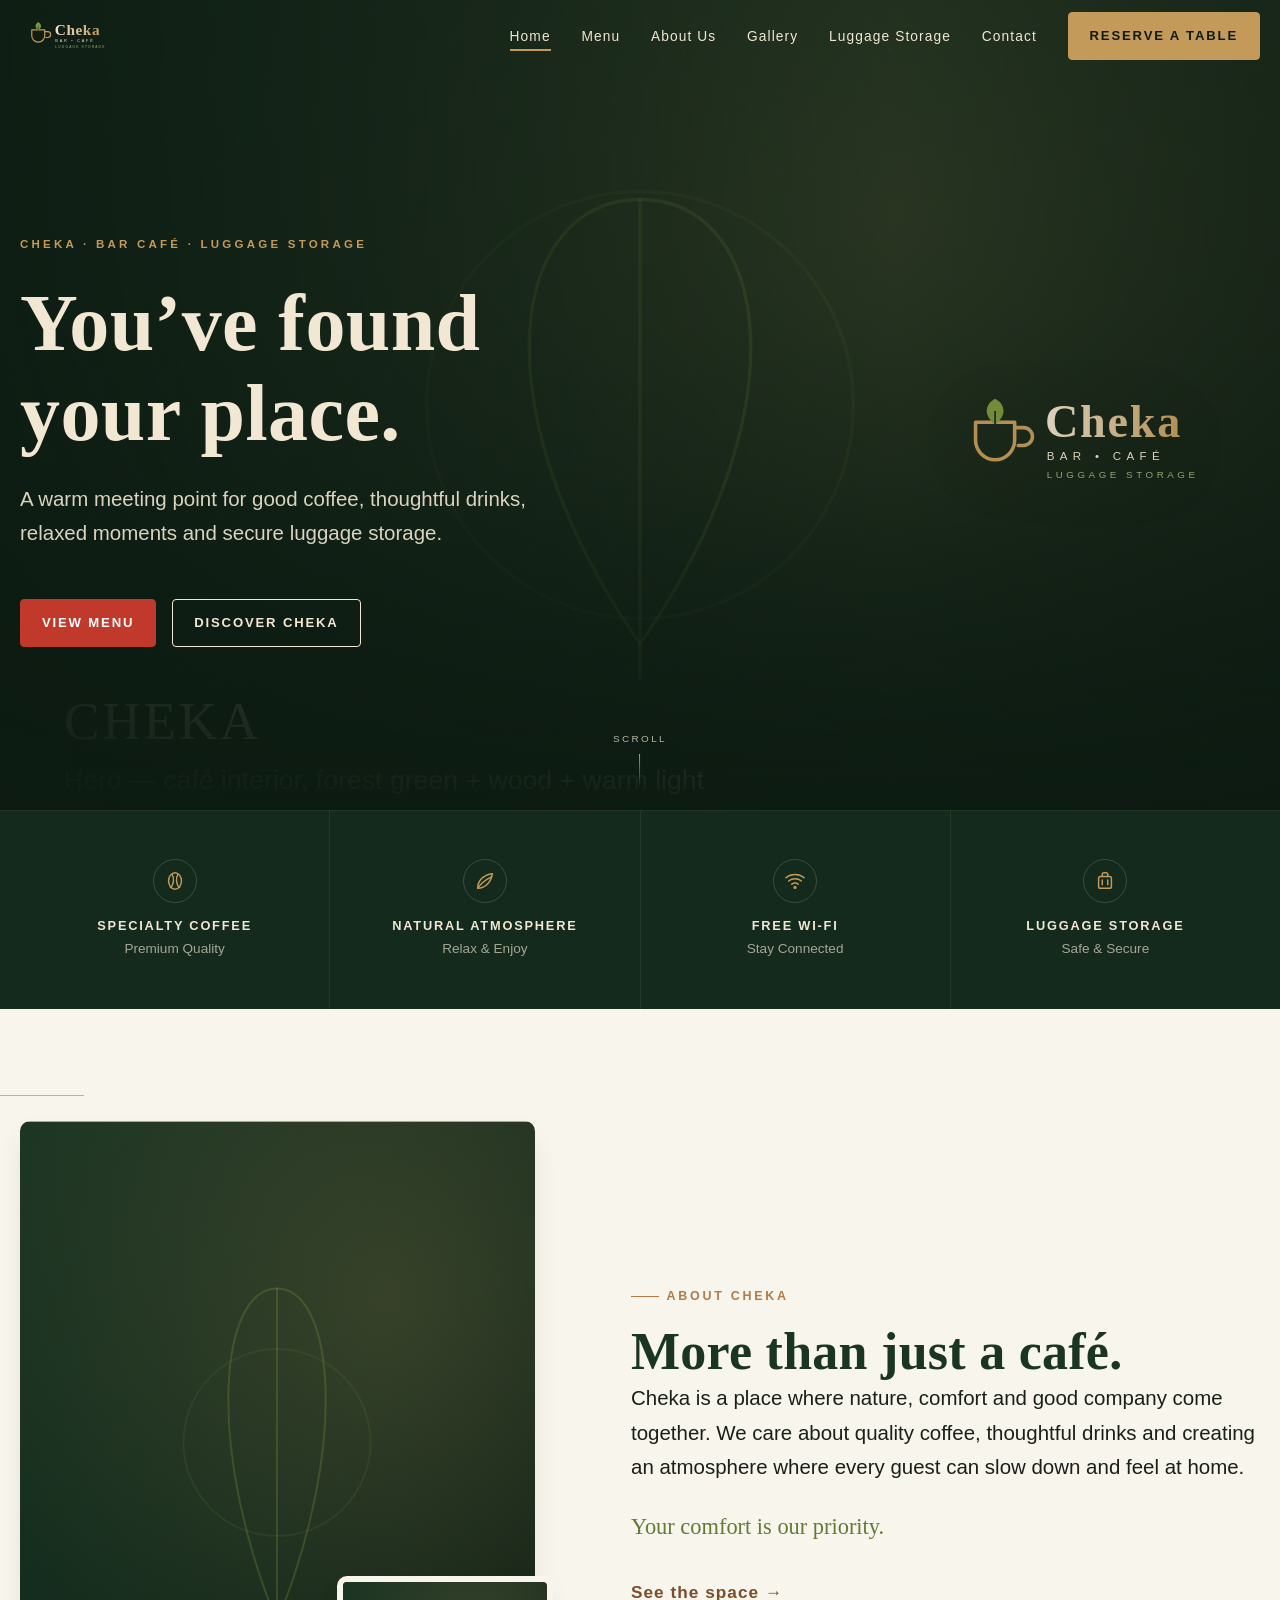
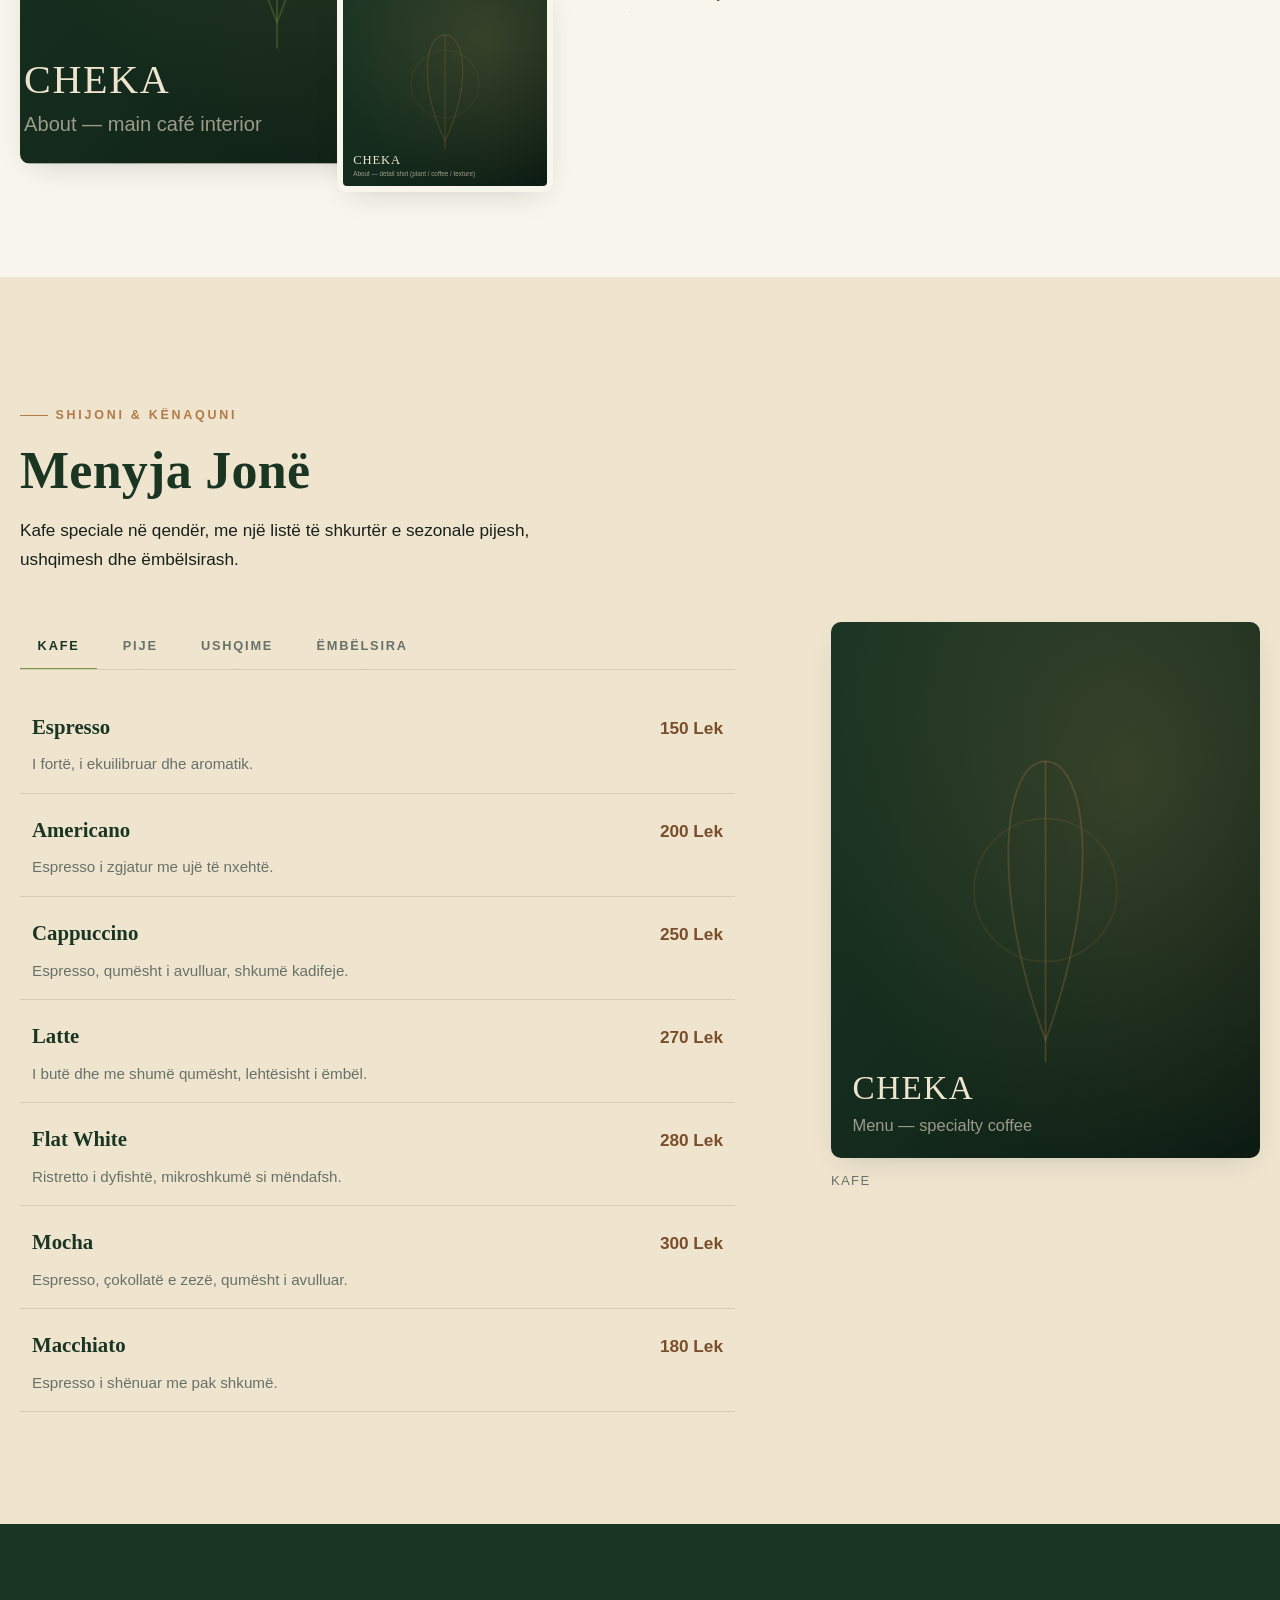
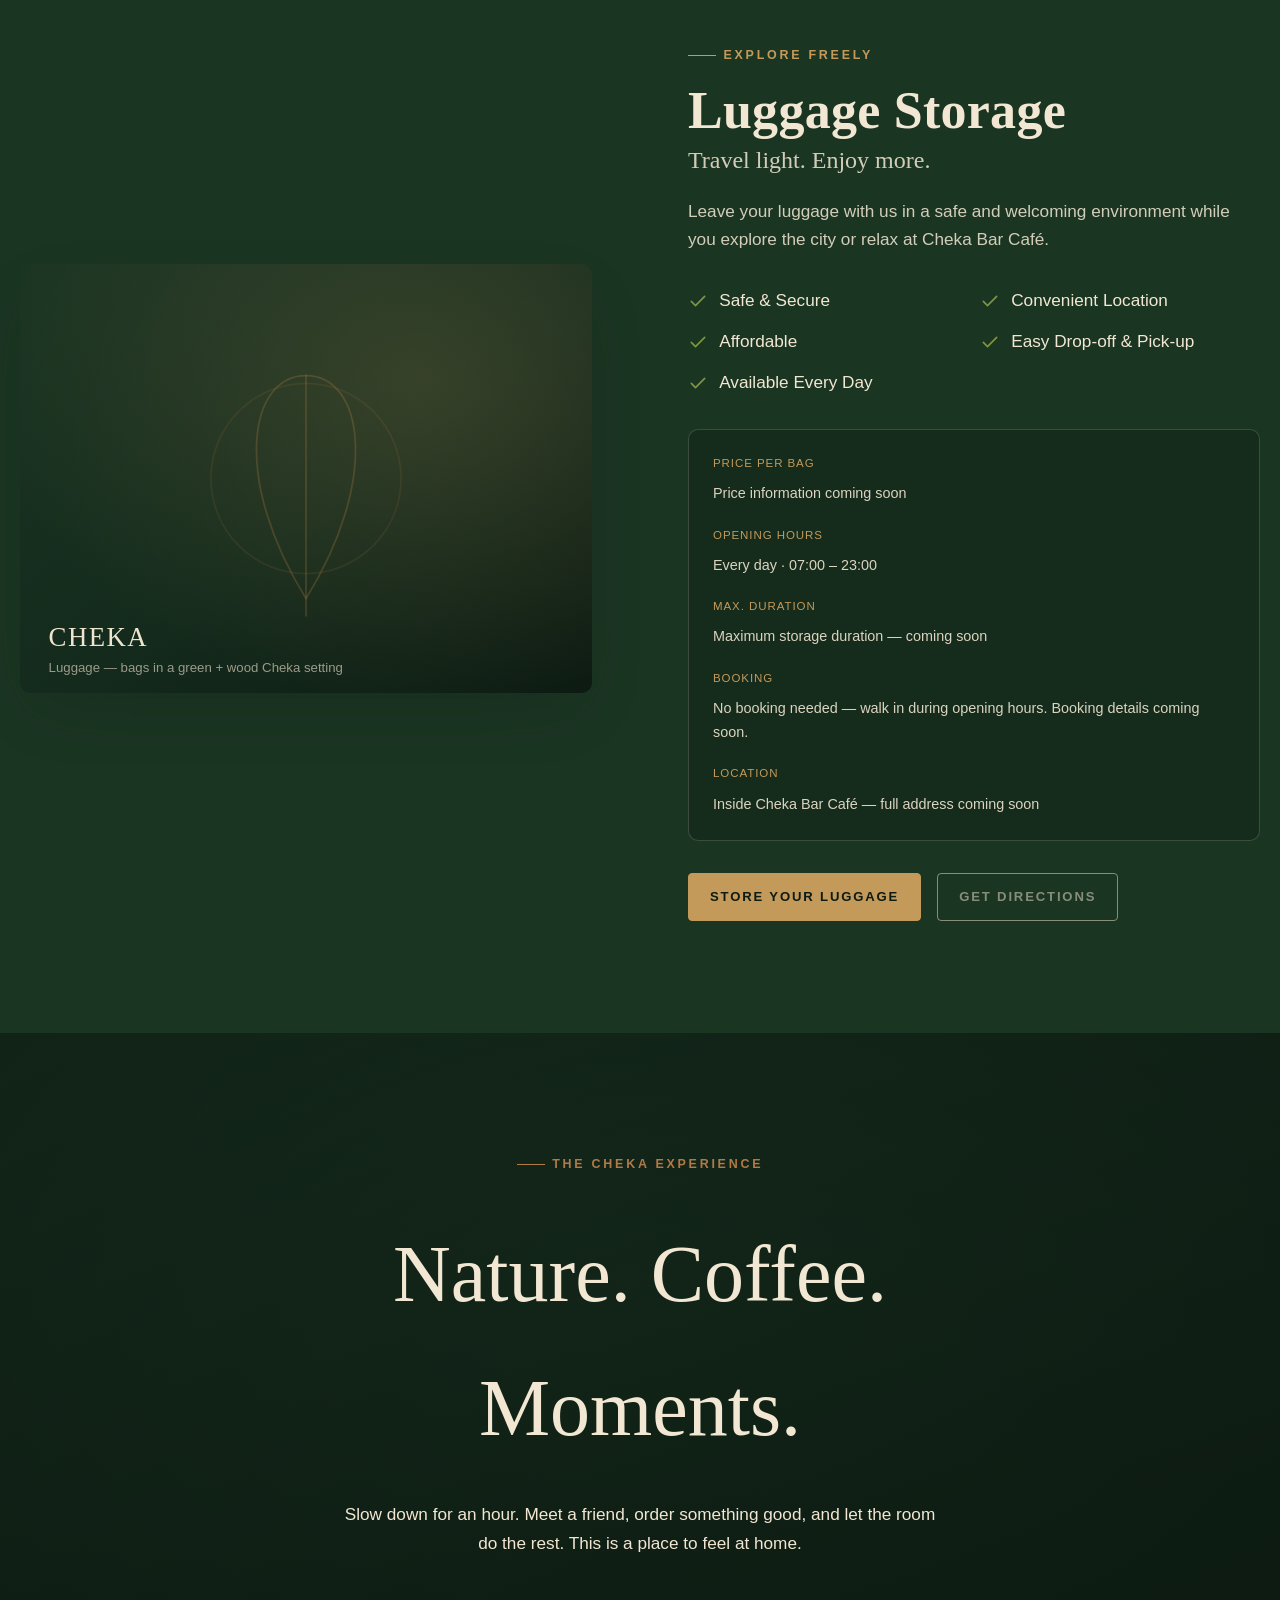
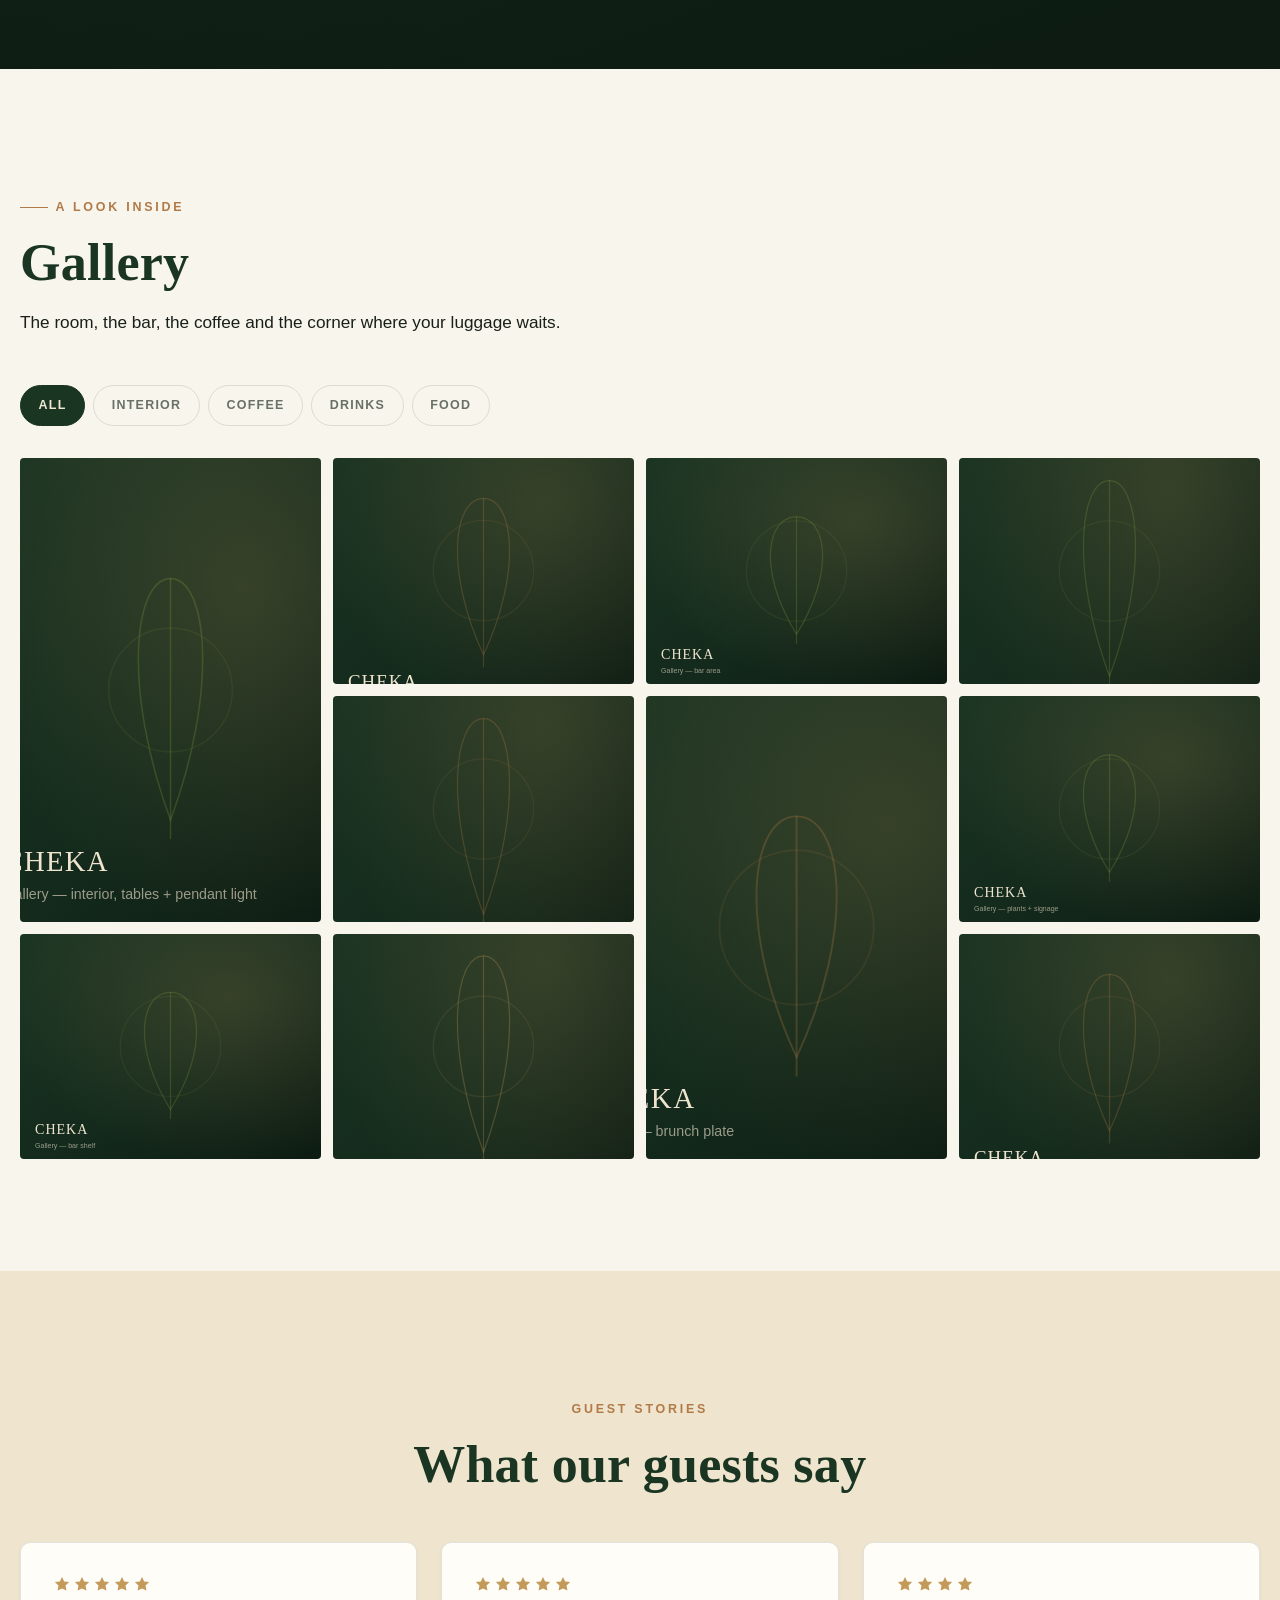
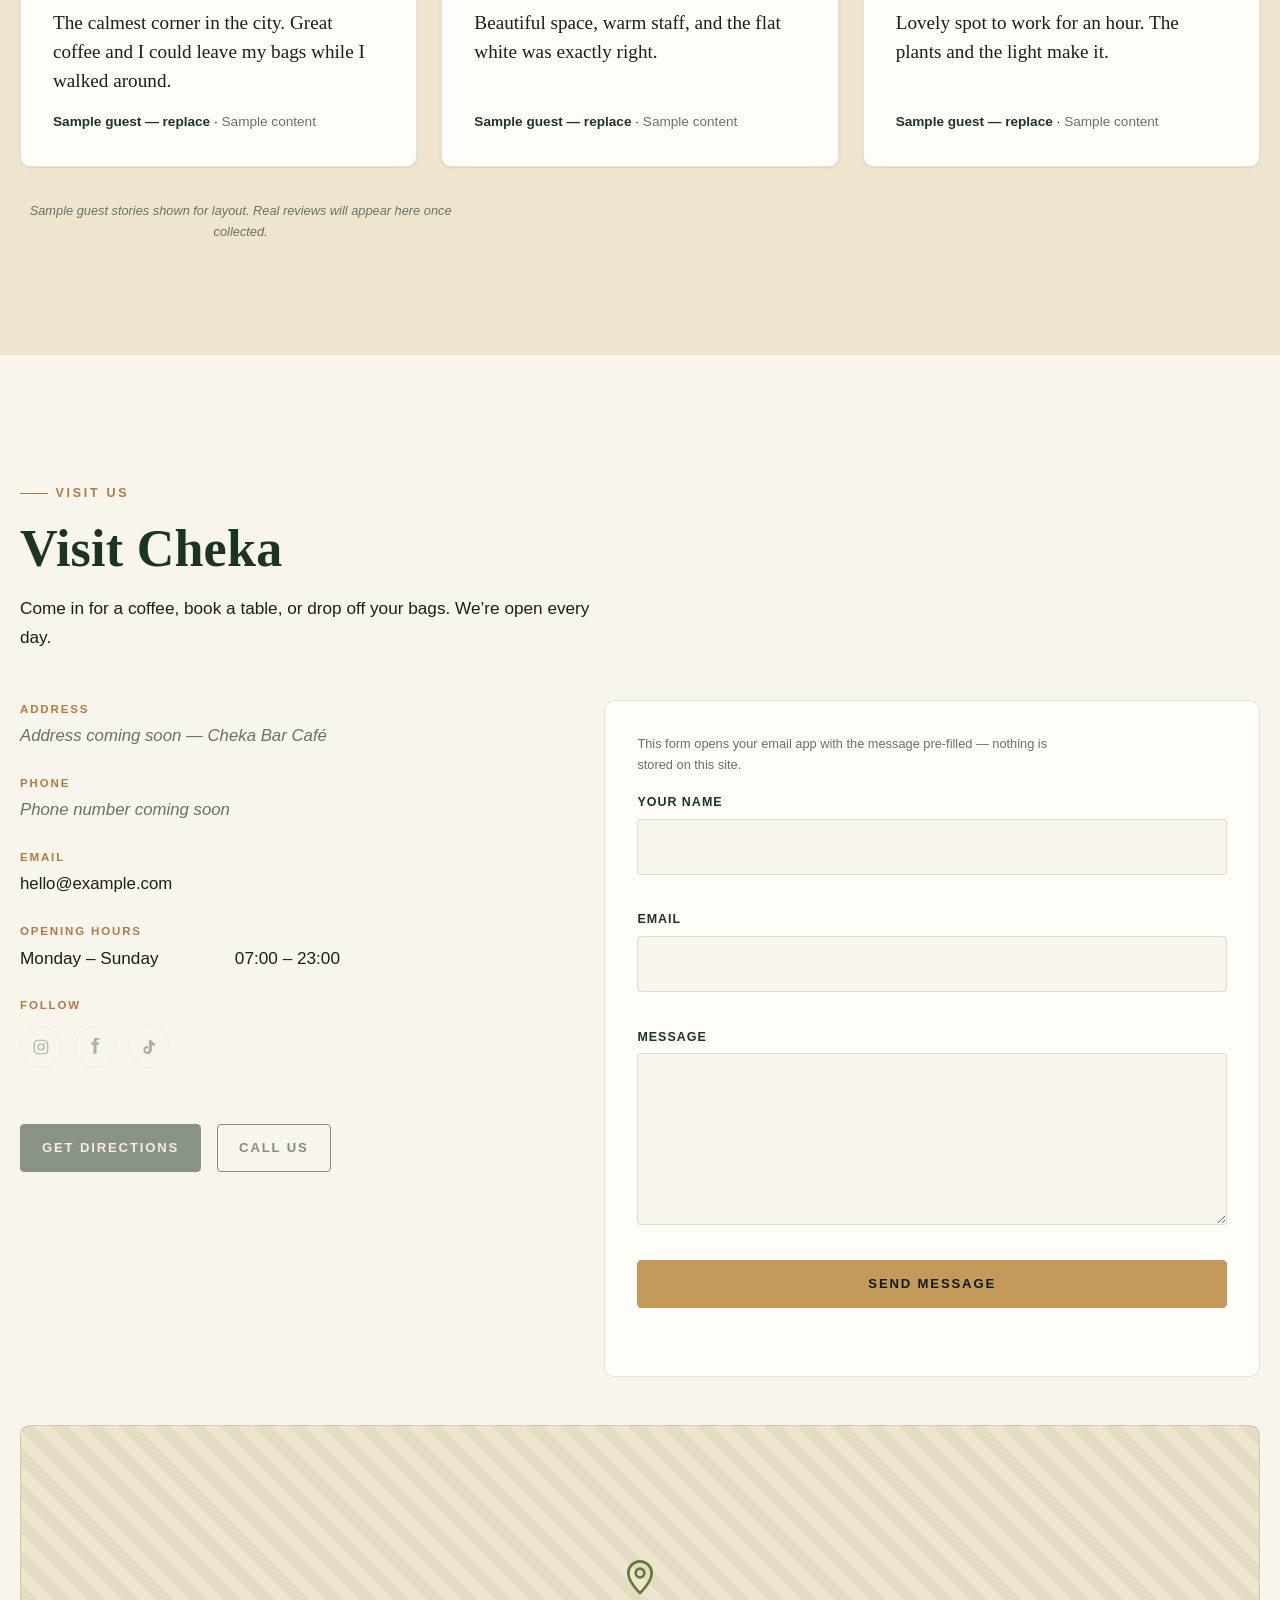
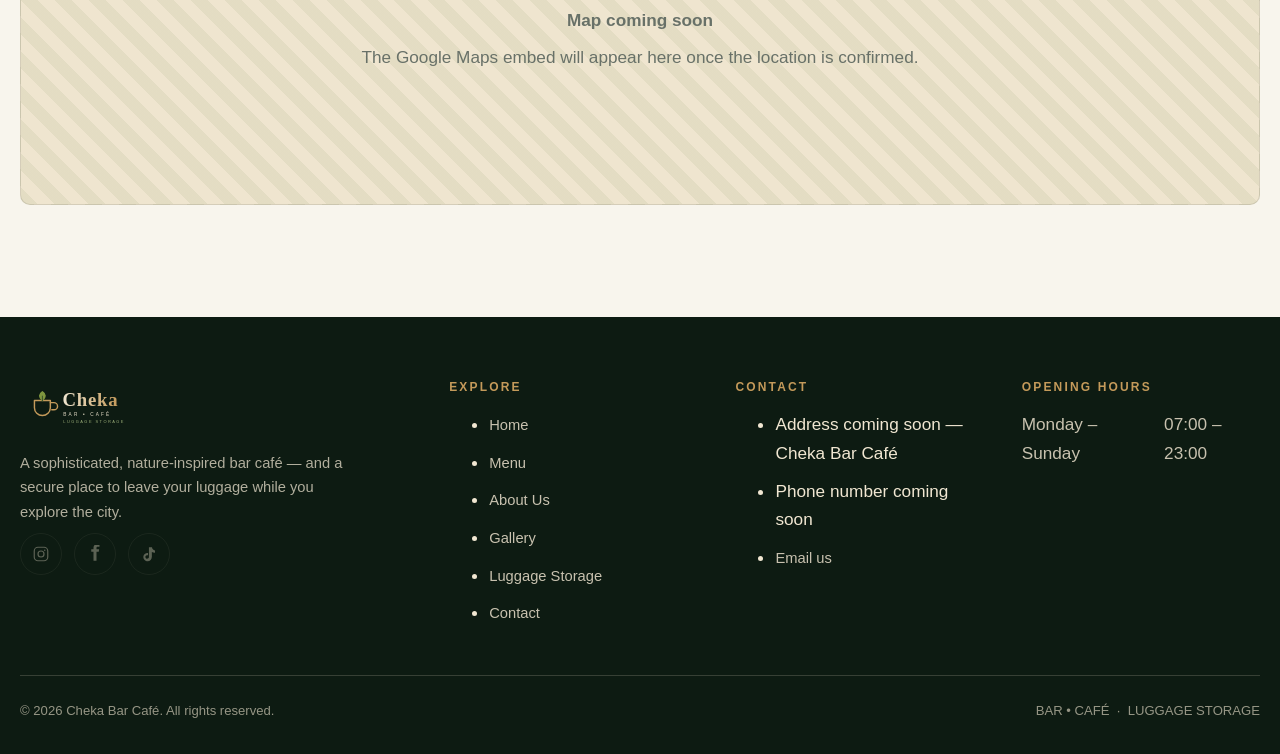
==== commit f1ba7095: "Translate menu to Albanian and change currency to Lek - js/data.js: menu categories (Kafe / Pije / U" ====
--- a/index.html
+++ b/index.html
@@ -228,26 +228,26 @@
     <section class="section section--alt" id="menu">
       <div class="container">
         <div class="section-head reveal">
-          <p class="eyebrow">Taste &amp; Enjoy</p>
-          <h2>Our Menu</h2>
-          <p>Specialty coffee at the centre, with a short, seasonal list of drinks, food and desserts.</p>
+          <p class="eyebrow">Shijoni &amp; Kënaquni</p>
+          <h2>Menyja Jonë</h2>
+          <p>Kafe speciale në qendër, me një listë të shkurtër e sezonale pijesh, ushqimesh dhe ëmbëlsirash.</p>
         </div>
 
         <div class="menu__layout reveal">
           <div class="menu__main">
             <!-- Tabs + panels are generated from js/data.js -> CHEKA.menu -->
             <!-- TODO CHEKA: edit real items, descriptions and prices in js/data.js -->
-            <div class="menu__tabs" id="menu-tabs" role="tablist" aria-label="Menu categories"></div>
+            <div class="menu__tabs" id="menu-tabs" role="tablist" aria-label="Kategoritë e menysë"></div>
             <div id="menu-panels">
               <noscript>
-                <p>Enable JavaScript to browse the interactive menu, or ask our team for today&rsquo;s list.</p>
+                <p>Aktivizoni JavaScript-in për të shfletuar menynë interaktive, ose pyesni stafin tonë për listën e sotme.</p>
               </noscript>
             </div>
           </div>
           <aside class="menu__aside">
             <img class="menu__photo" id="menu-photo" data-img="menuCoffee" src="images/menu/coffee.svg"
-                 alt="Cheka specialty coffee" width="1200" height="1500" loading="lazy" decoding="async" />
-            <p class="menu__aside-caption" id="menu-photo-caption">Coffee</p>
+                 alt="Kafe speciale në Cheka" width="1200" height="1500" loading="lazy" decoding="async" />
+            <p class="menu__aside-caption" id="menu-photo-caption">Kafe</p>
           </aside>
         </div>
       </div>
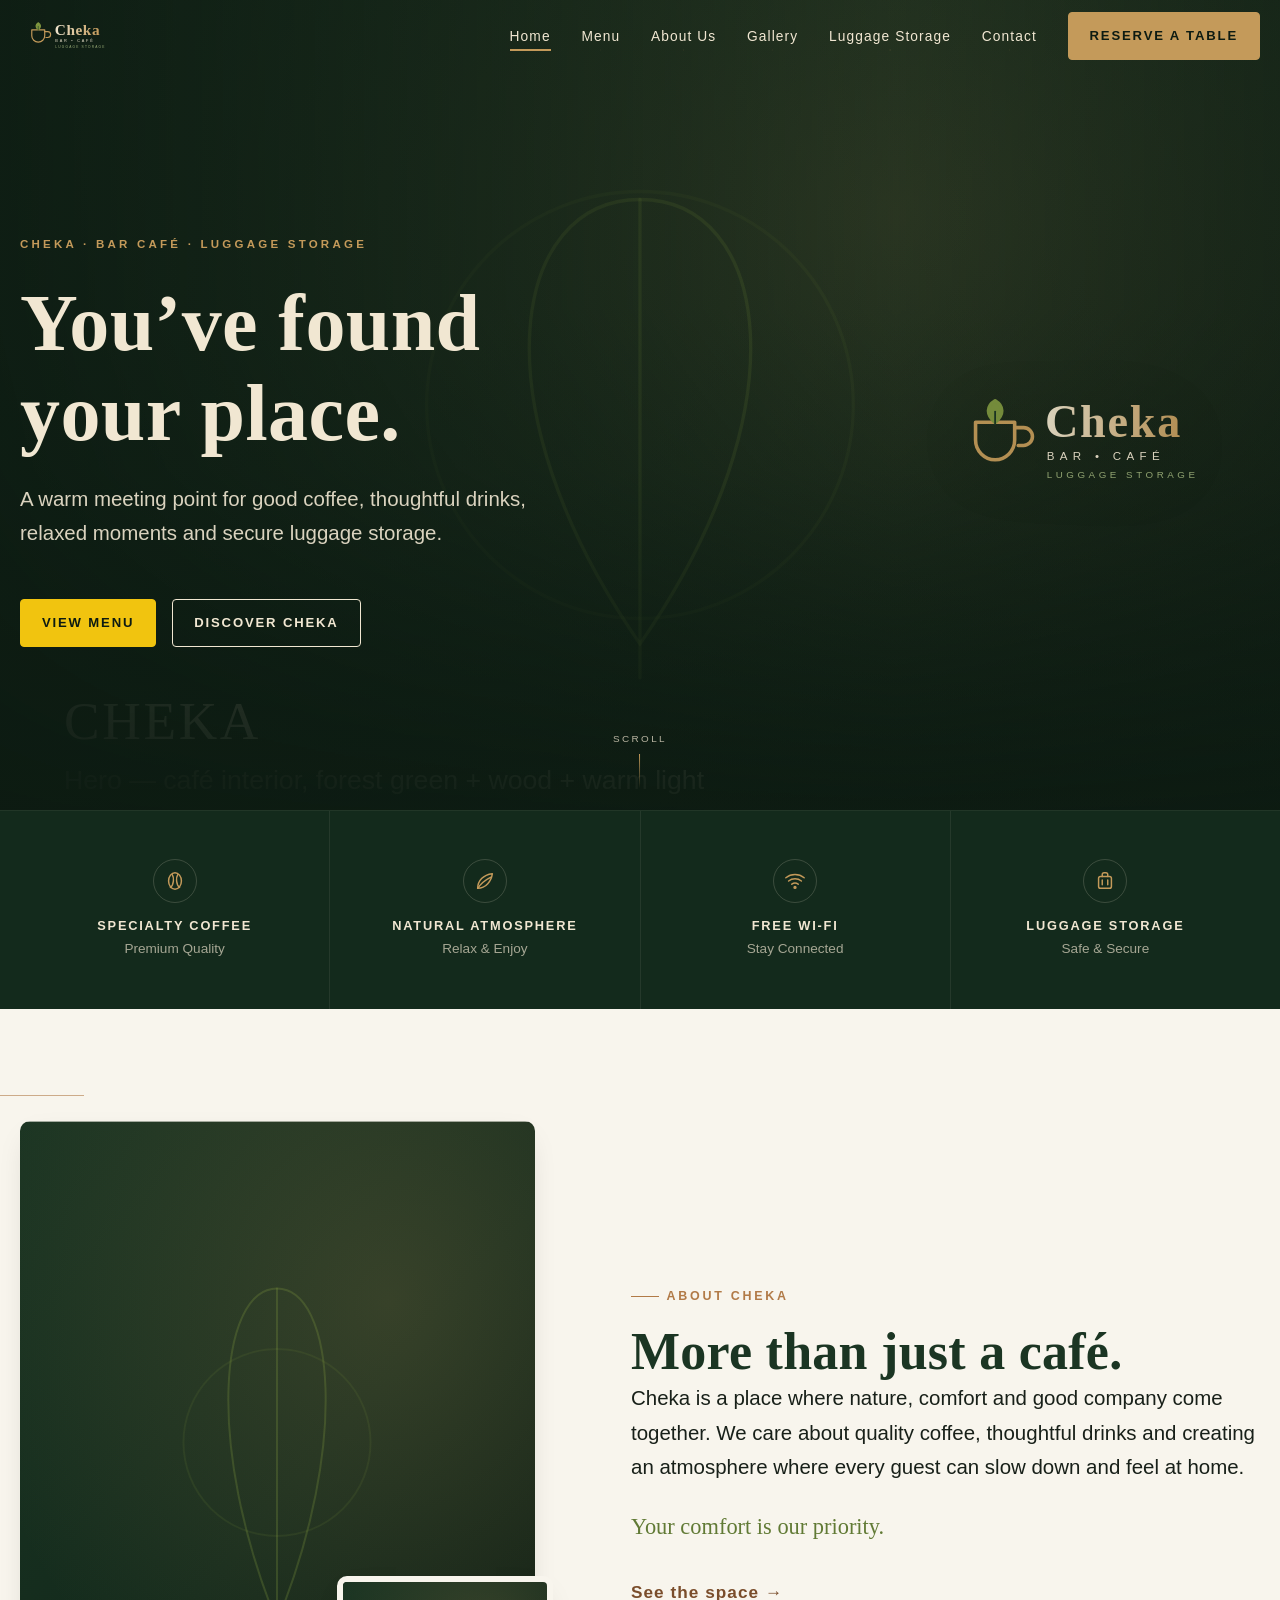
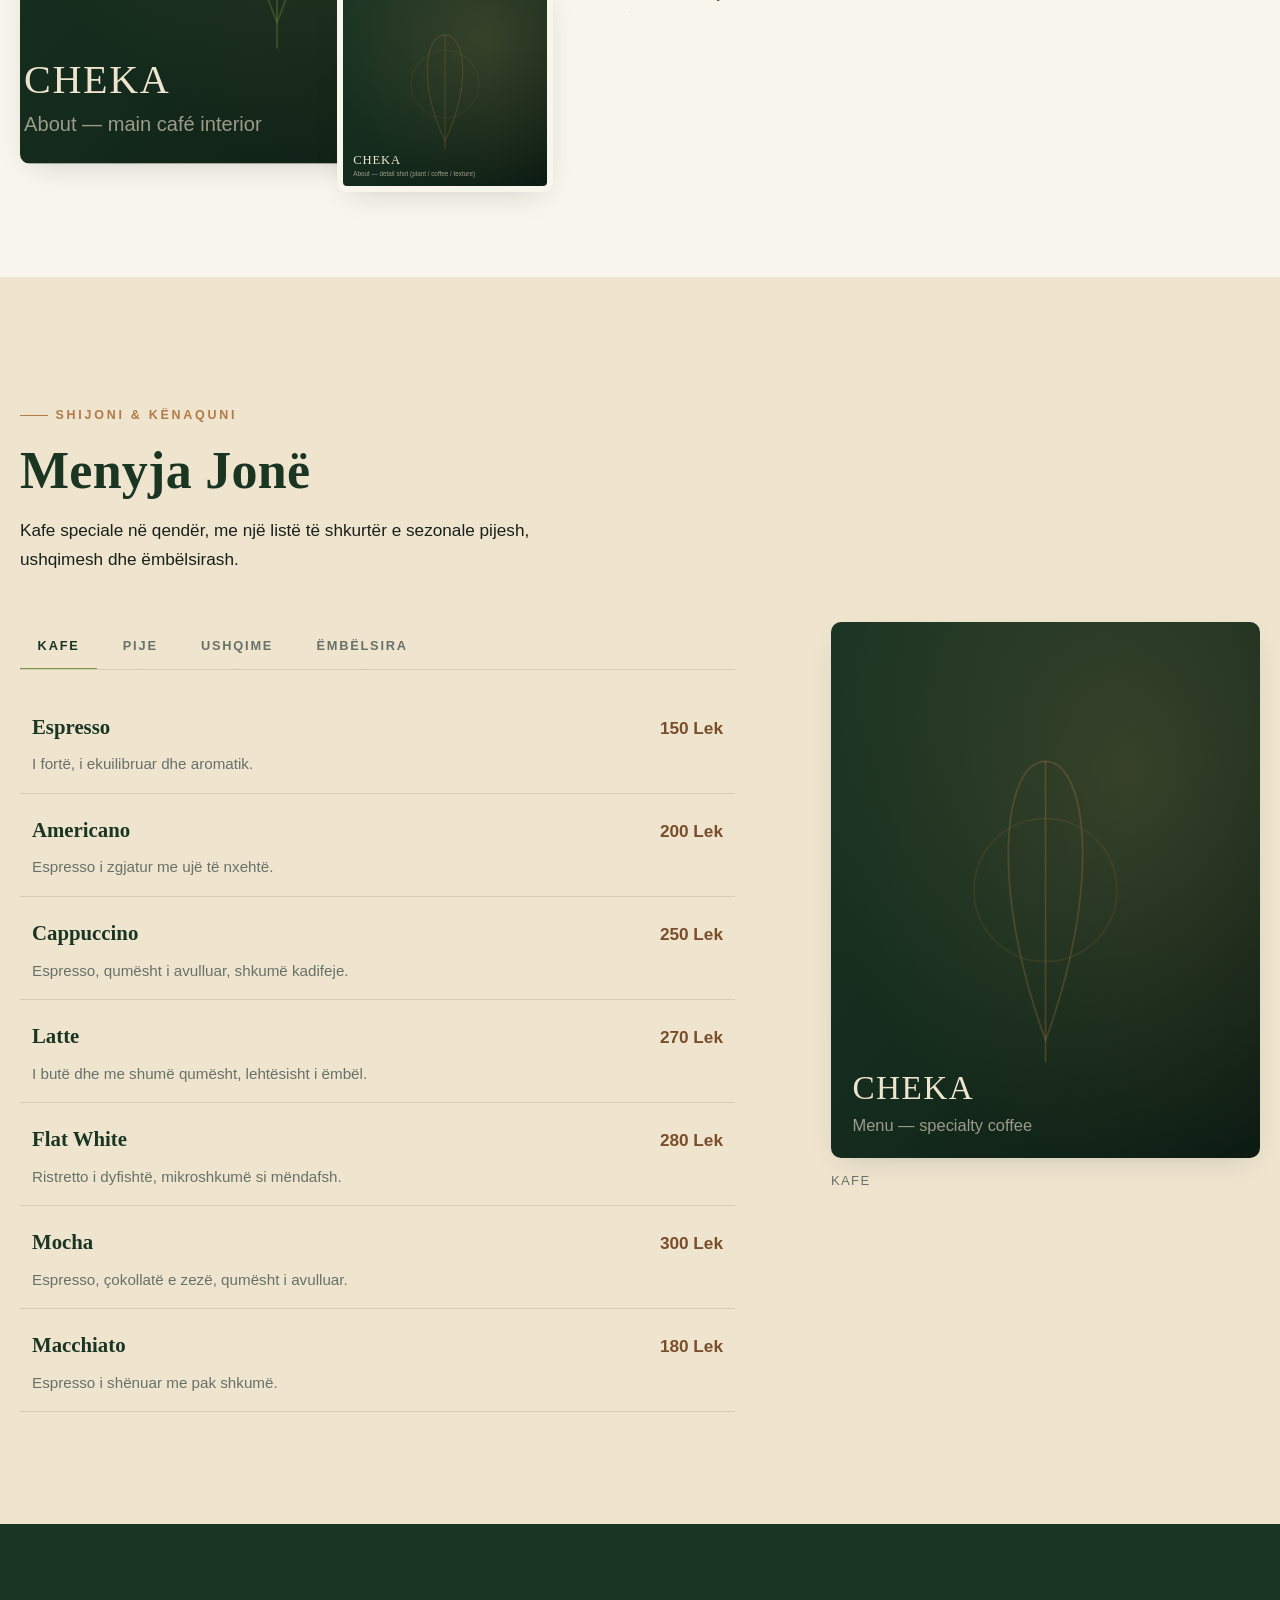
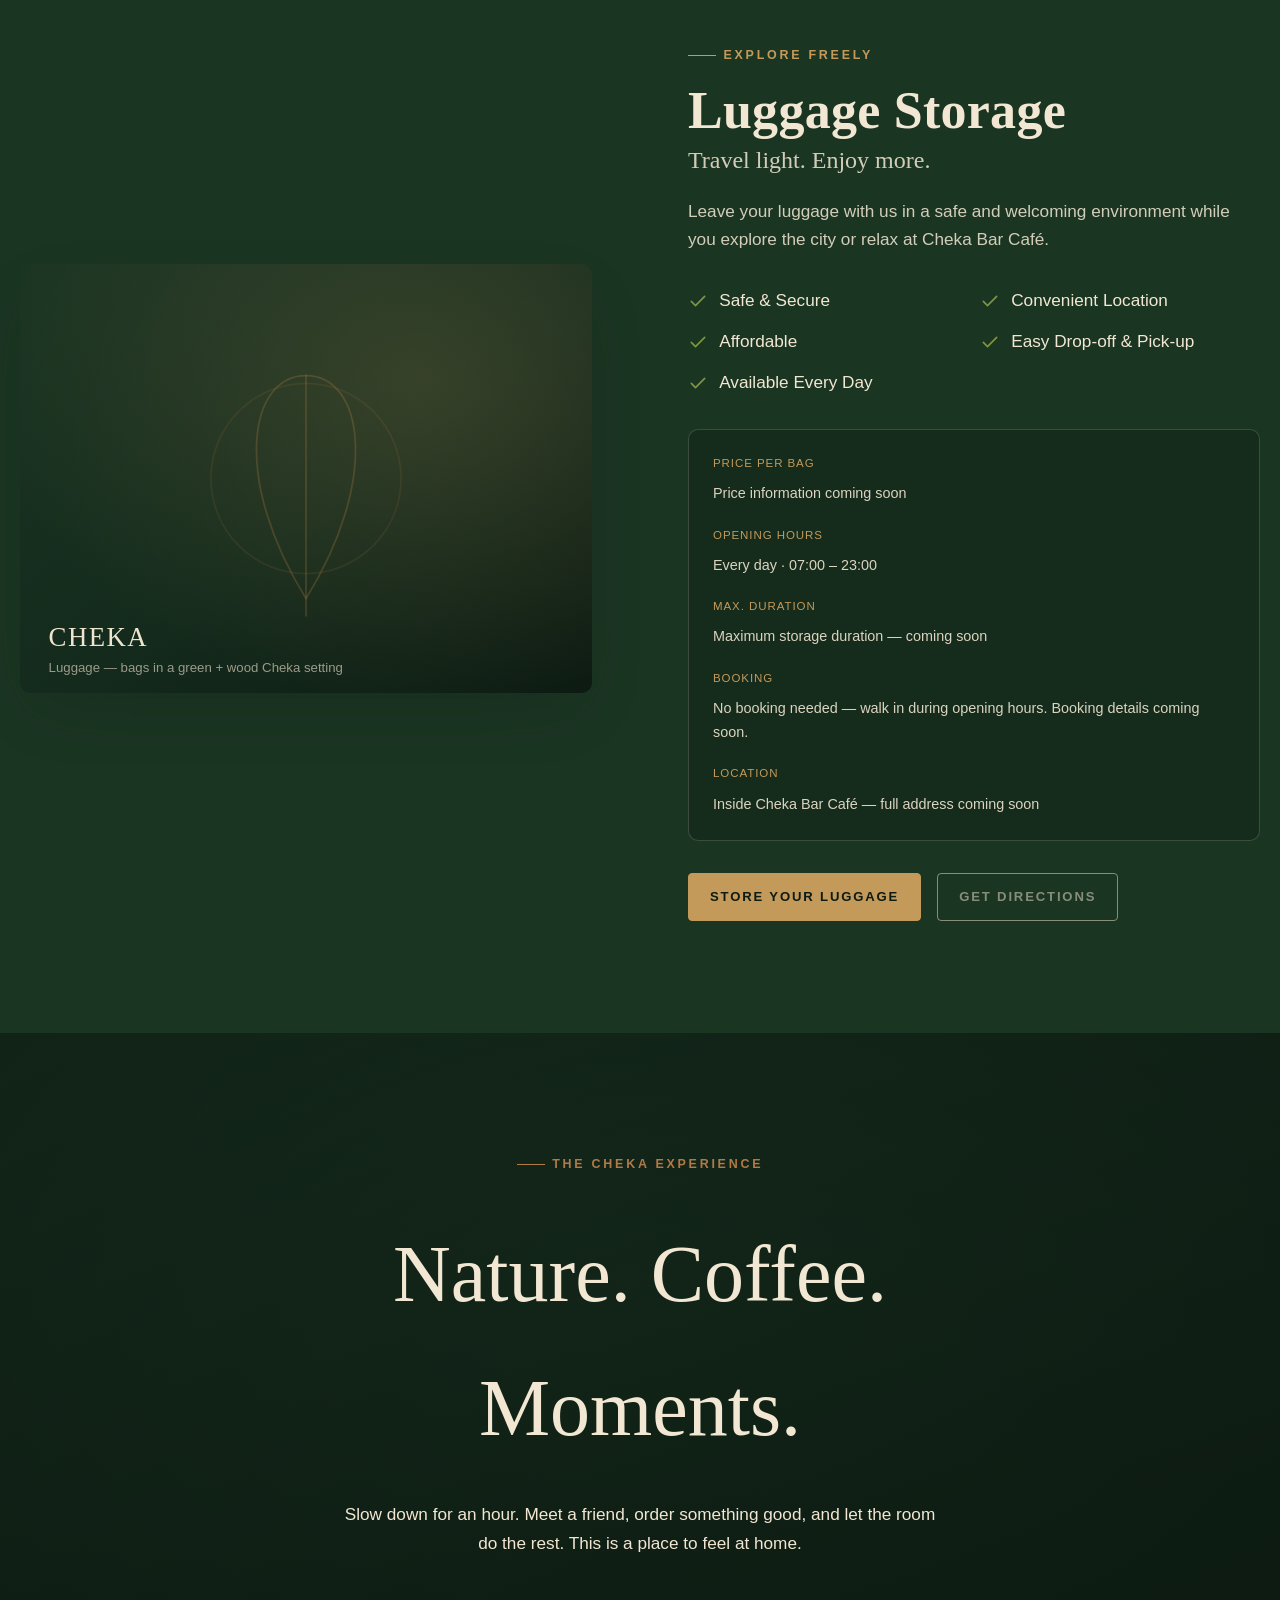
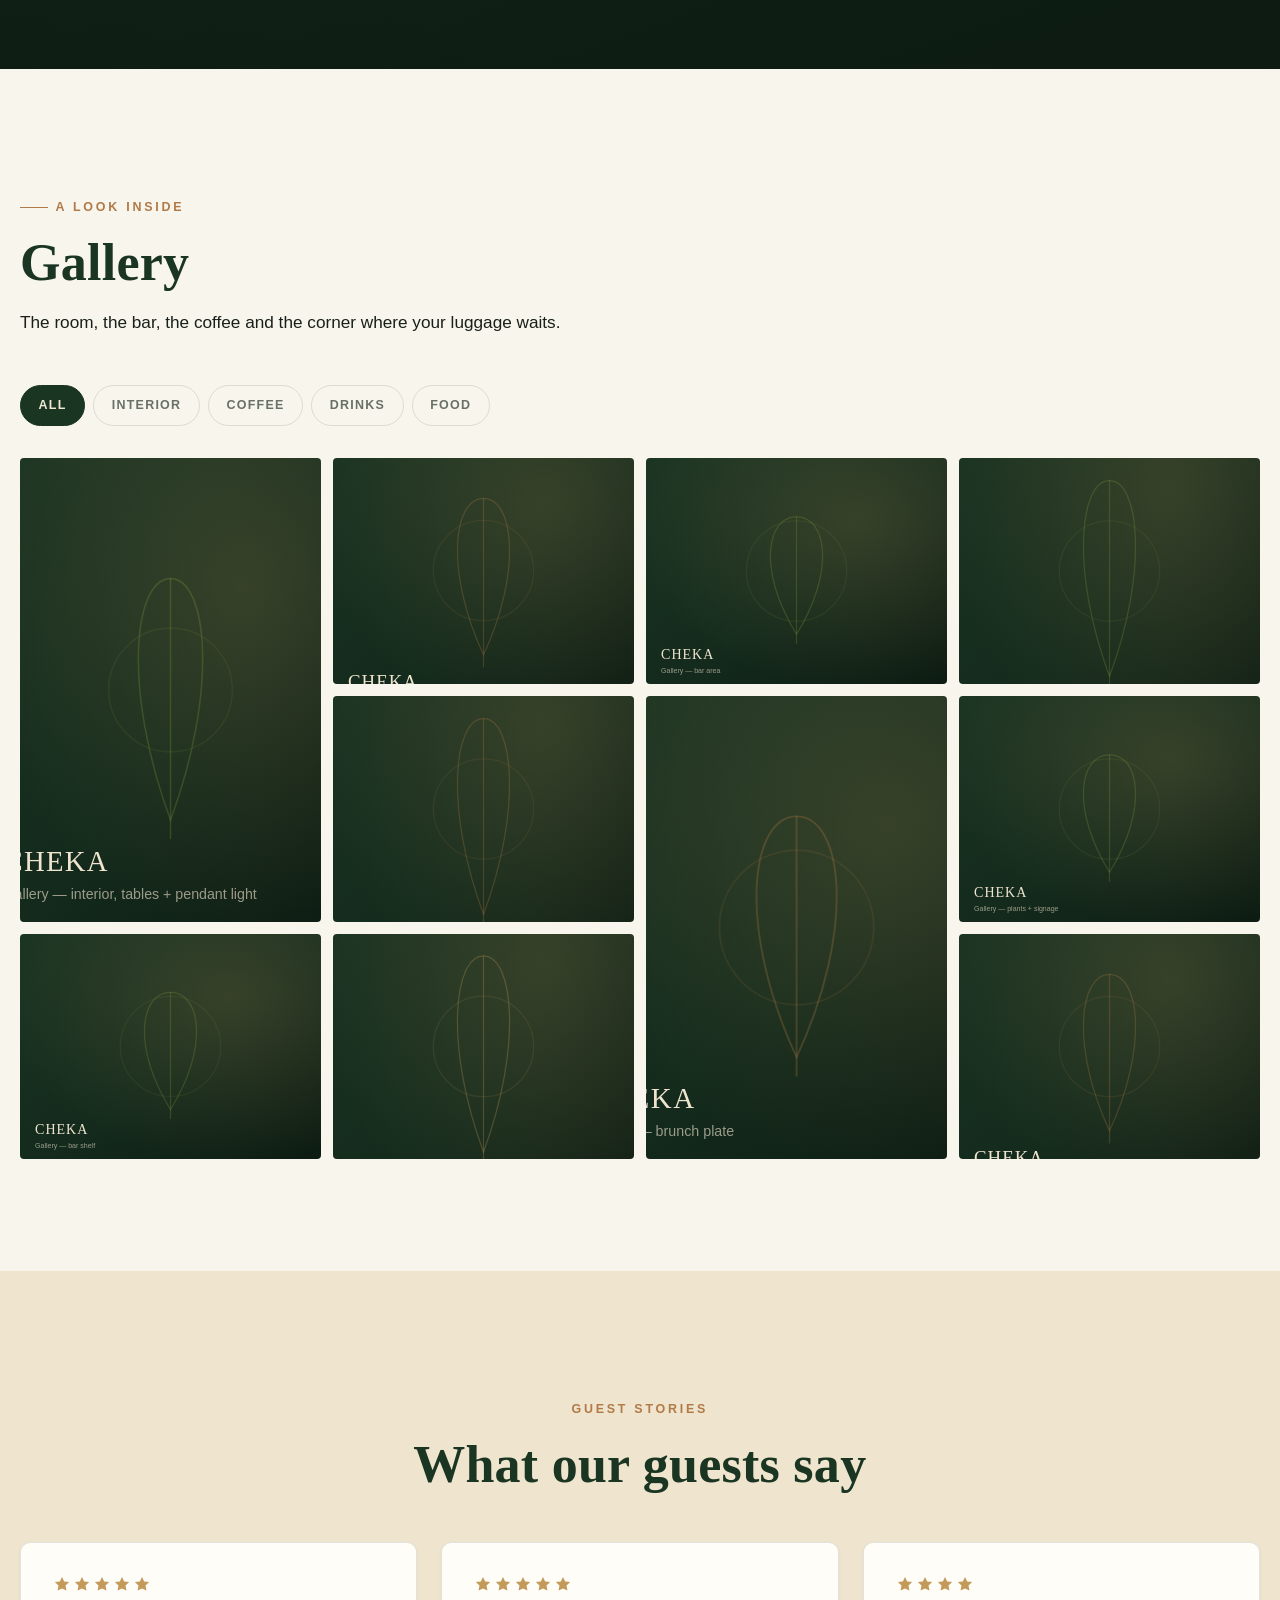
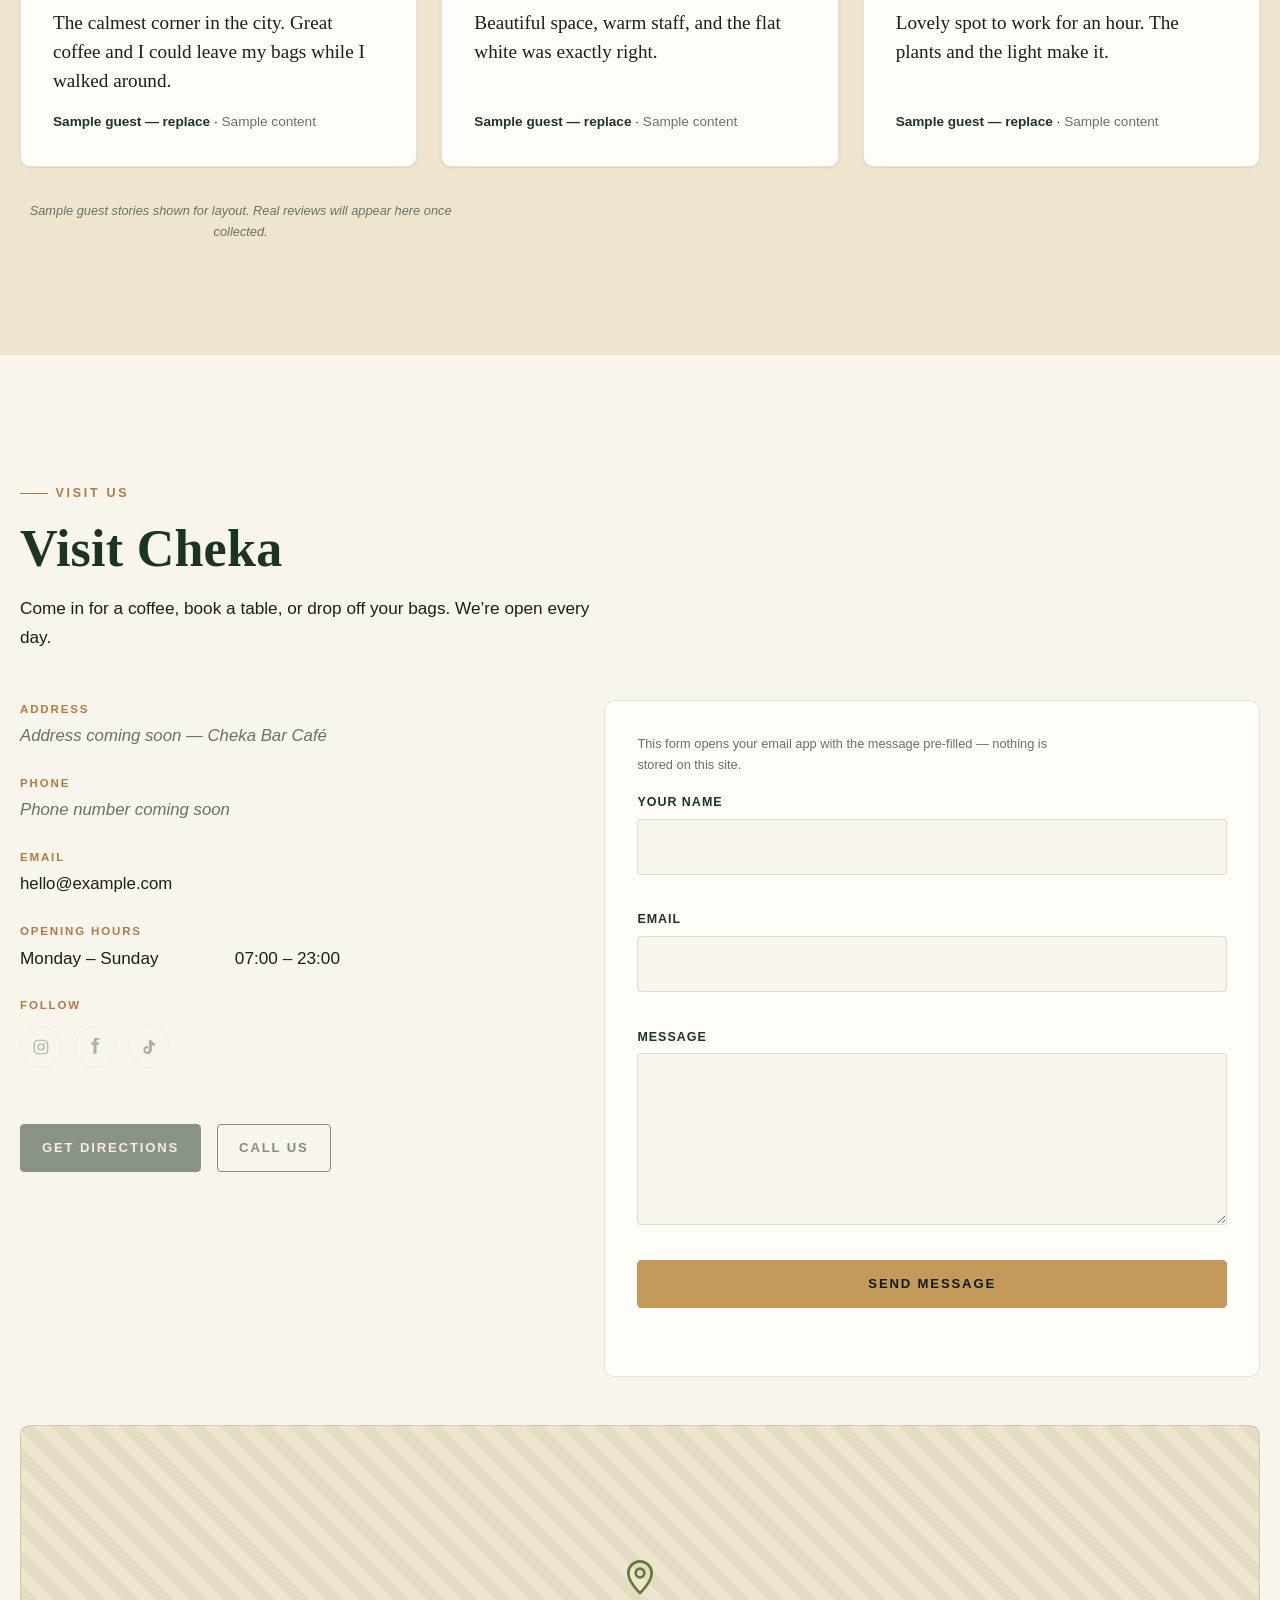
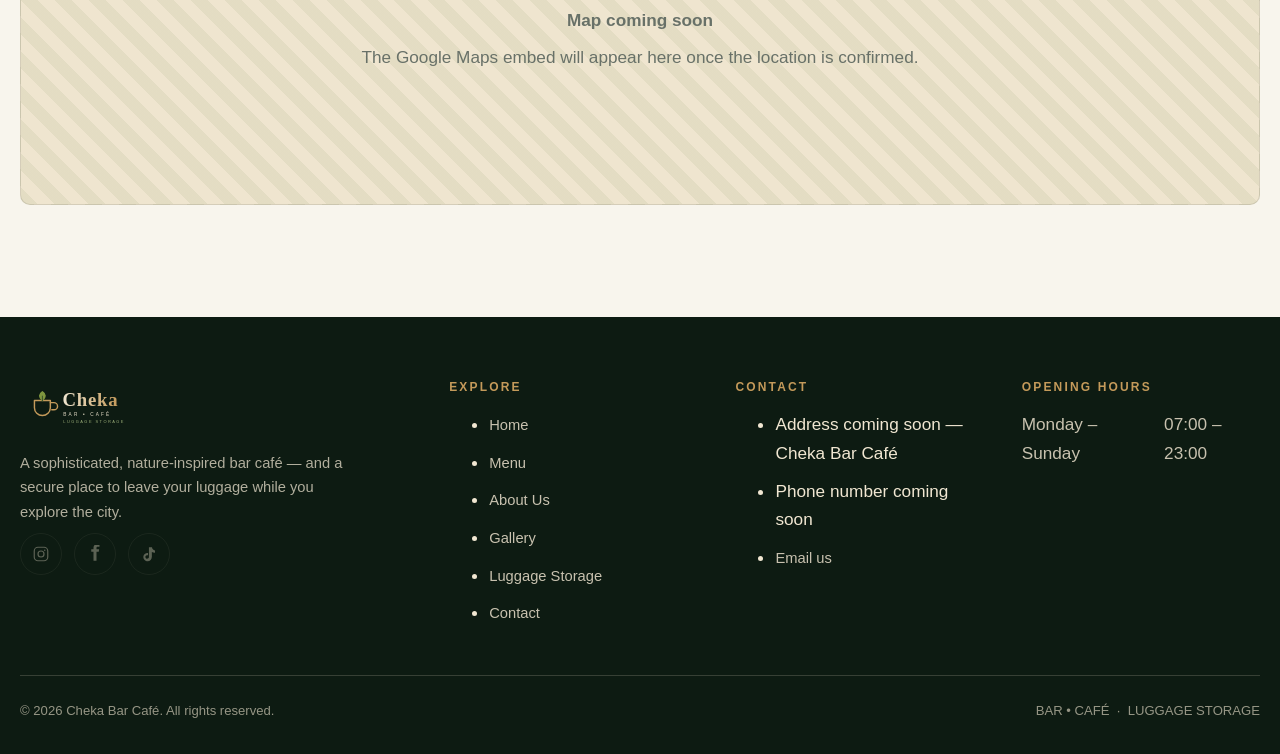
==== commit 6522599c: "Make hero "View Menu" button yellow Replace the .btn--red modifier with .btn--yellow (#F1C40F, dark " ====
--- a/index.html
+++ b/index.html
@@ -164,7 +164,7 @@
           <h1 class="hero__title reveal">You&rsquo;ve found your place.</h1>
           <p class="hero__copy reveal">A warm meeting point for good coffee, thoughtful drinks, relaxed moments and secure luggage storage.</p>
           <div class="btn-row reveal">
-            <a class="btn btn--red" href="#menu">View Menu</a>
+            <a class="btn btn--yellow" href="#menu">View Menu</a>
             <a class="btn btn--ghost" href="#about"><span>Discover Cheka</span></a>
           </div>
         </div>
--- a/css/styles.css
+++ b/css/styles.css
@@ -47,8 +47,8 @@
   --text-light:     #F1E7D2;
   --text-dark:      #182019;
   --muted-text:     #687168;
-  --red-accent:     #C0392B;   /* used for the .btn--red call-to-action */
-  --red-accent-dark:#9C2C20;
+  --yellow-accent:     #F1C40F;   /* used for the .btn--yellow call-to-action */
+  --yellow-accent-dark:#D4AC0D;
 
   /* --- Semantic surfaces --- */
   --bg-page:        var(--warm-white);
@@ -313,9 +313,9 @@
 .btn--gold { --btn-bg: var(--gold-warm); --btn-bd: var(--gold-warm); --btn-fg: var(--forest-dark); }
 .btn--gold:hover { background: var(--wood-light); border-color: var(--wood-light); color: #fff; }
 
-/* Red call-to-action (used on the hero "View Menu" button) */
-.btn--red { --btn-bg: var(--red-accent); --btn-bd: var(--red-accent); --btn-fg: #fff; }
-.btn--red:hover { background: var(--red-accent-dark); border-color: var(--red-accent-dark); color: #fff; }
+/* Yellow call-to-action (used on the hero "View Menu" button) */
+.btn--yellow { --btn-bg: var(--yellow-accent); --btn-bd: var(--yellow-accent); --btn-fg: var(--forest-dark); }
+.btn--yellow:hover { background: var(--yellow-accent-dark); border-color: var(--yellow-accent-dark); color: var(--forest-dark); }
 
 .btn--ghost {
   --btn-bg: transparent;
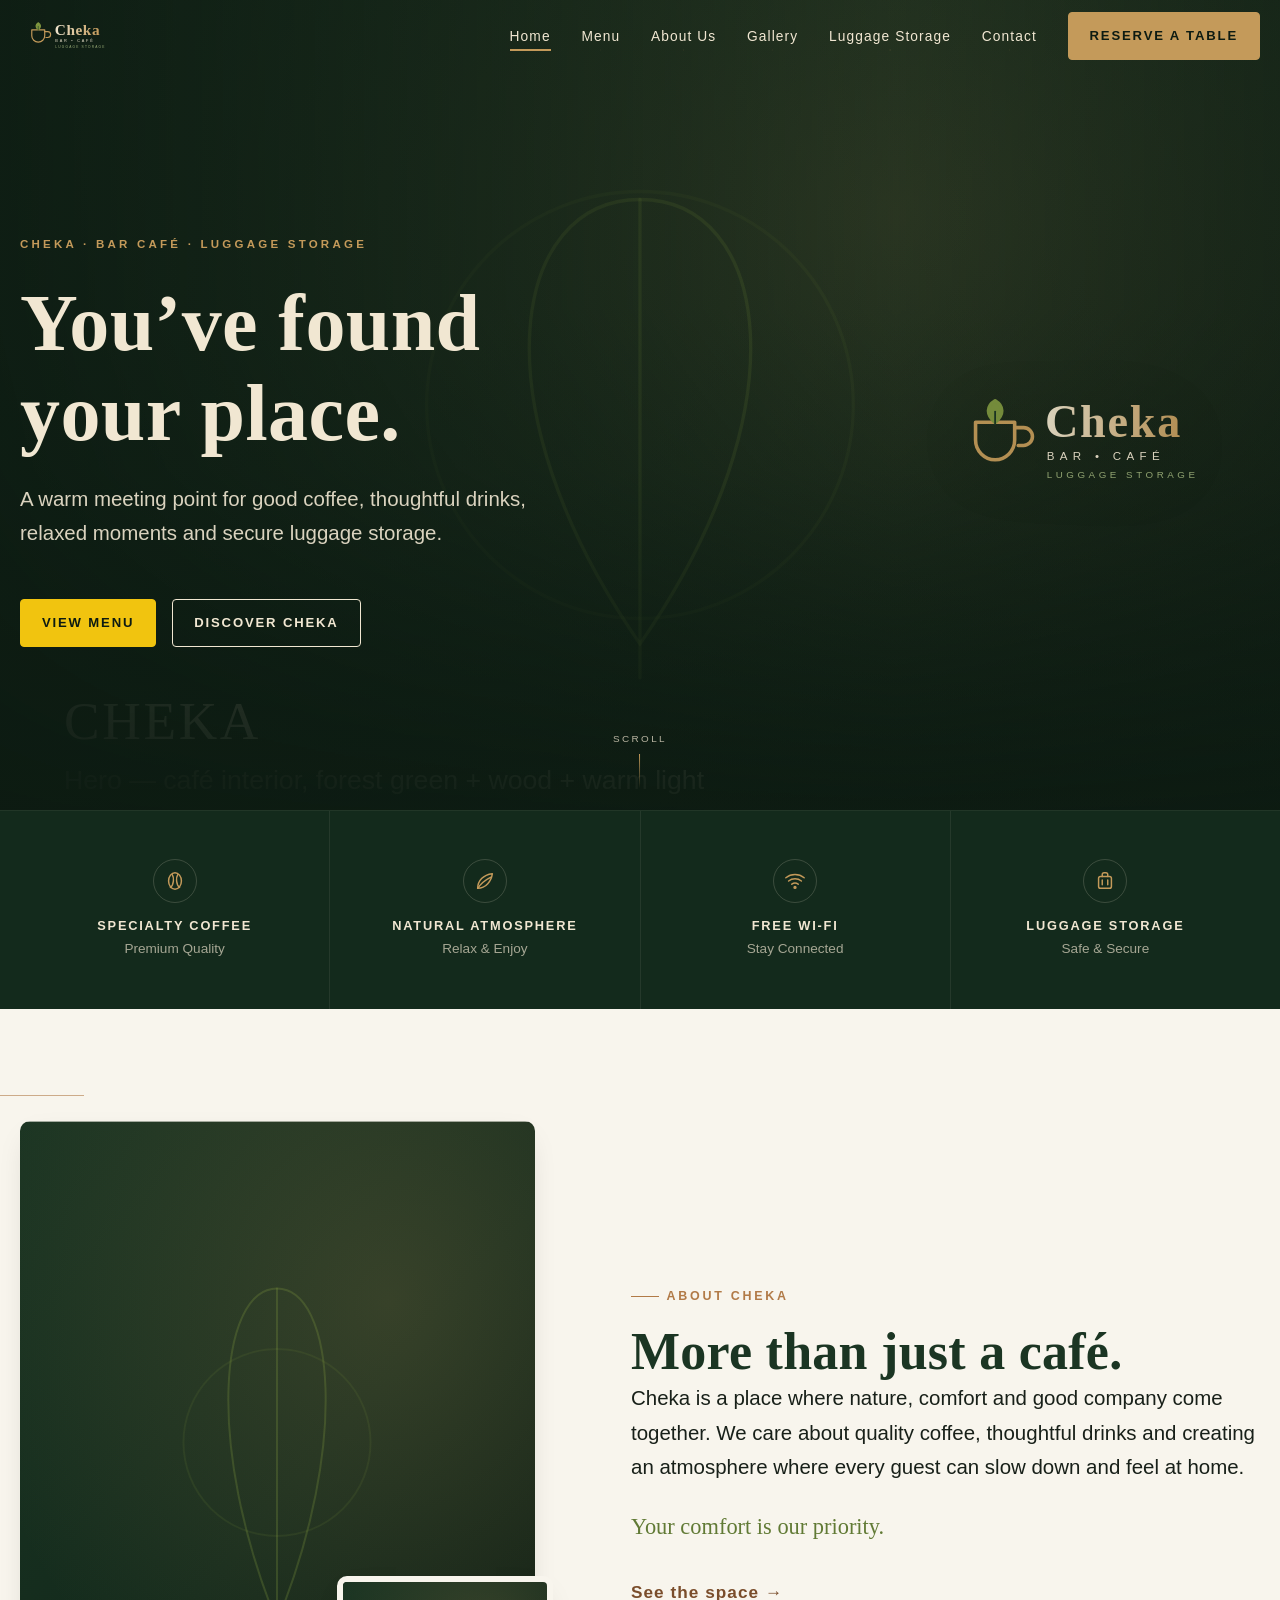
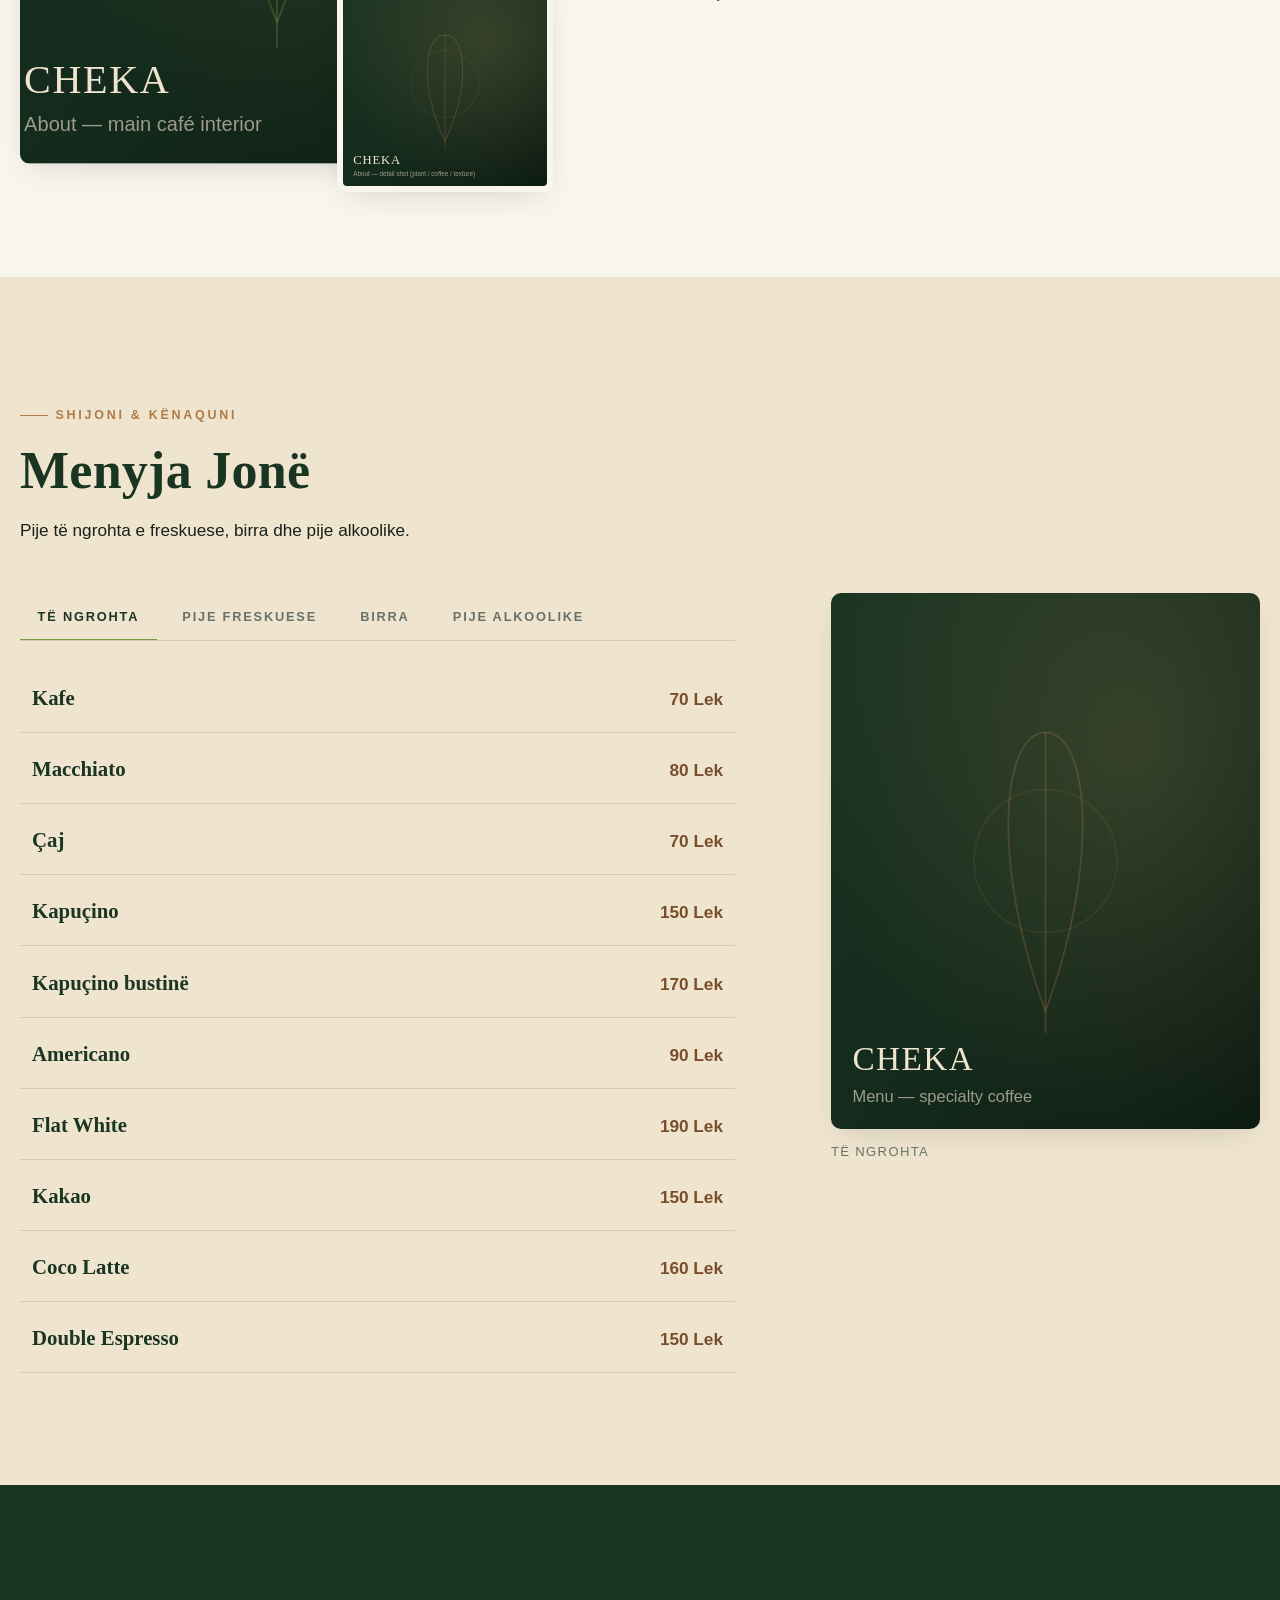
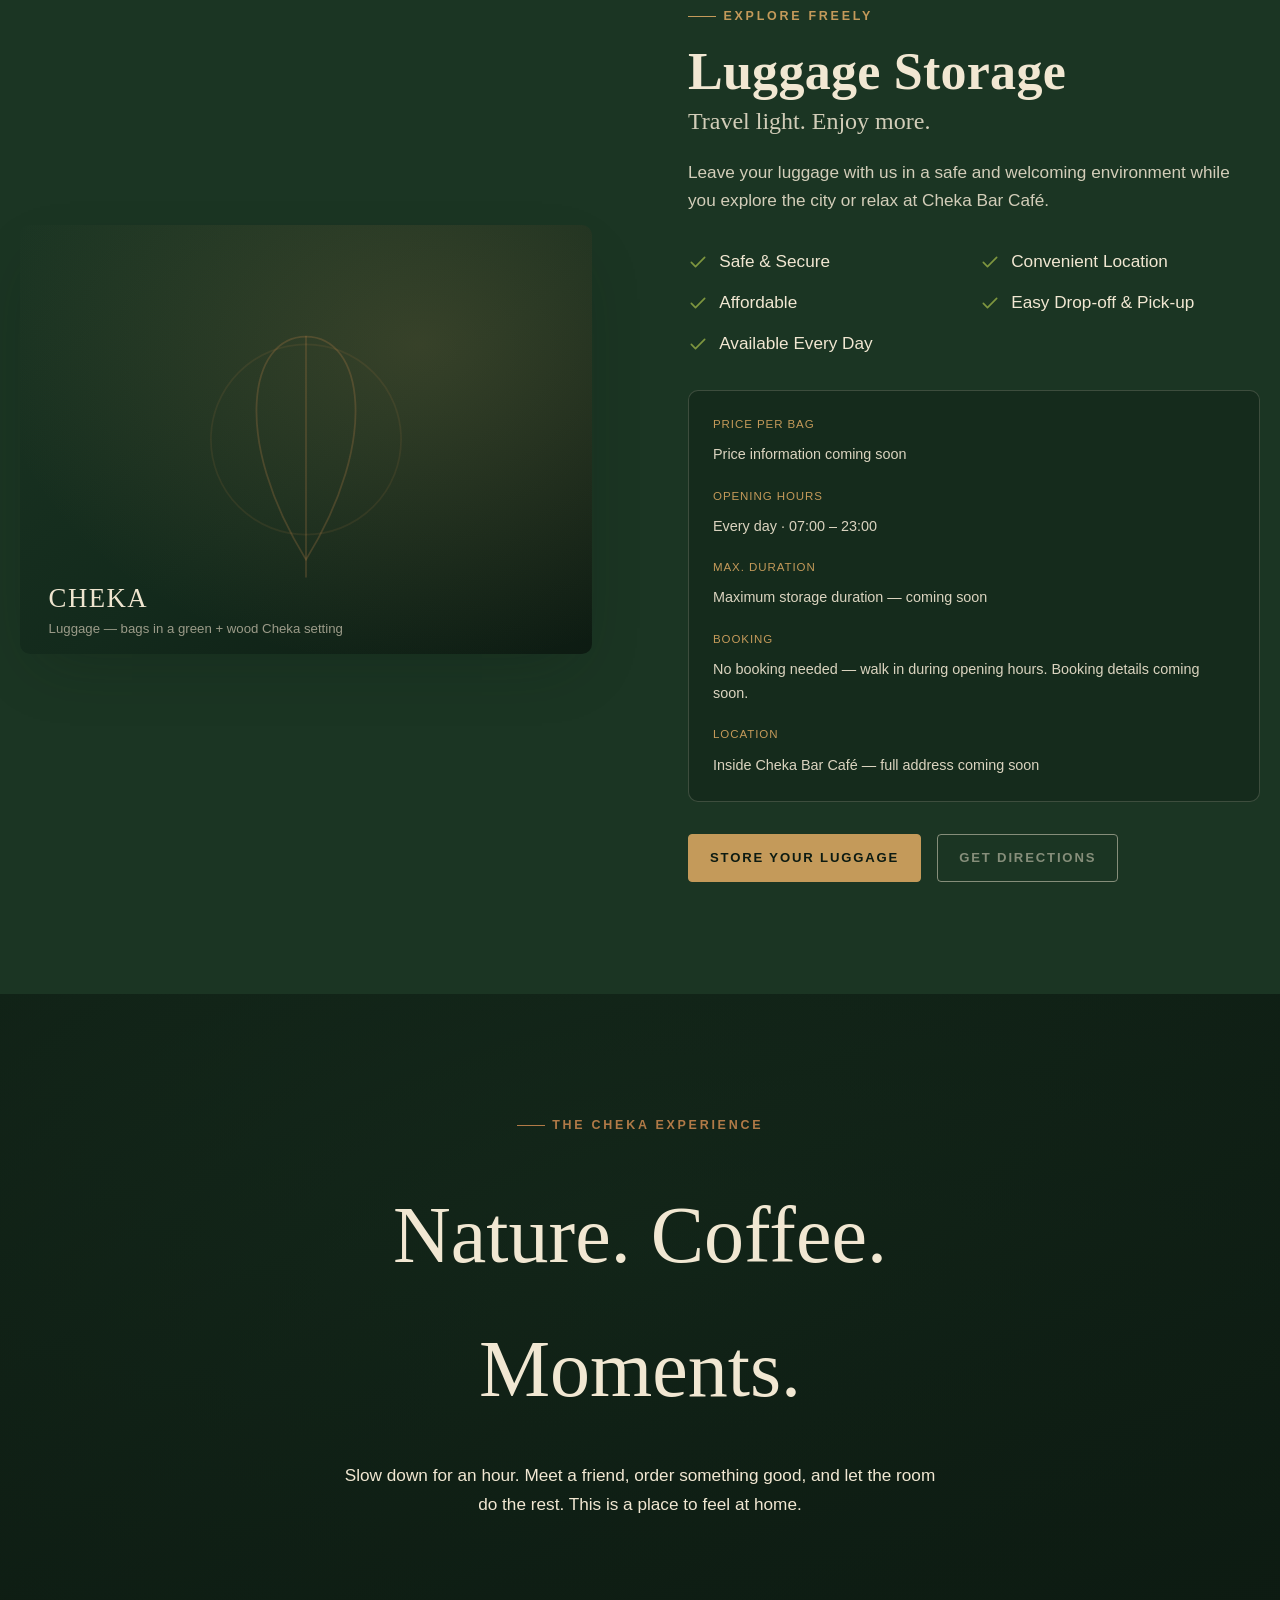
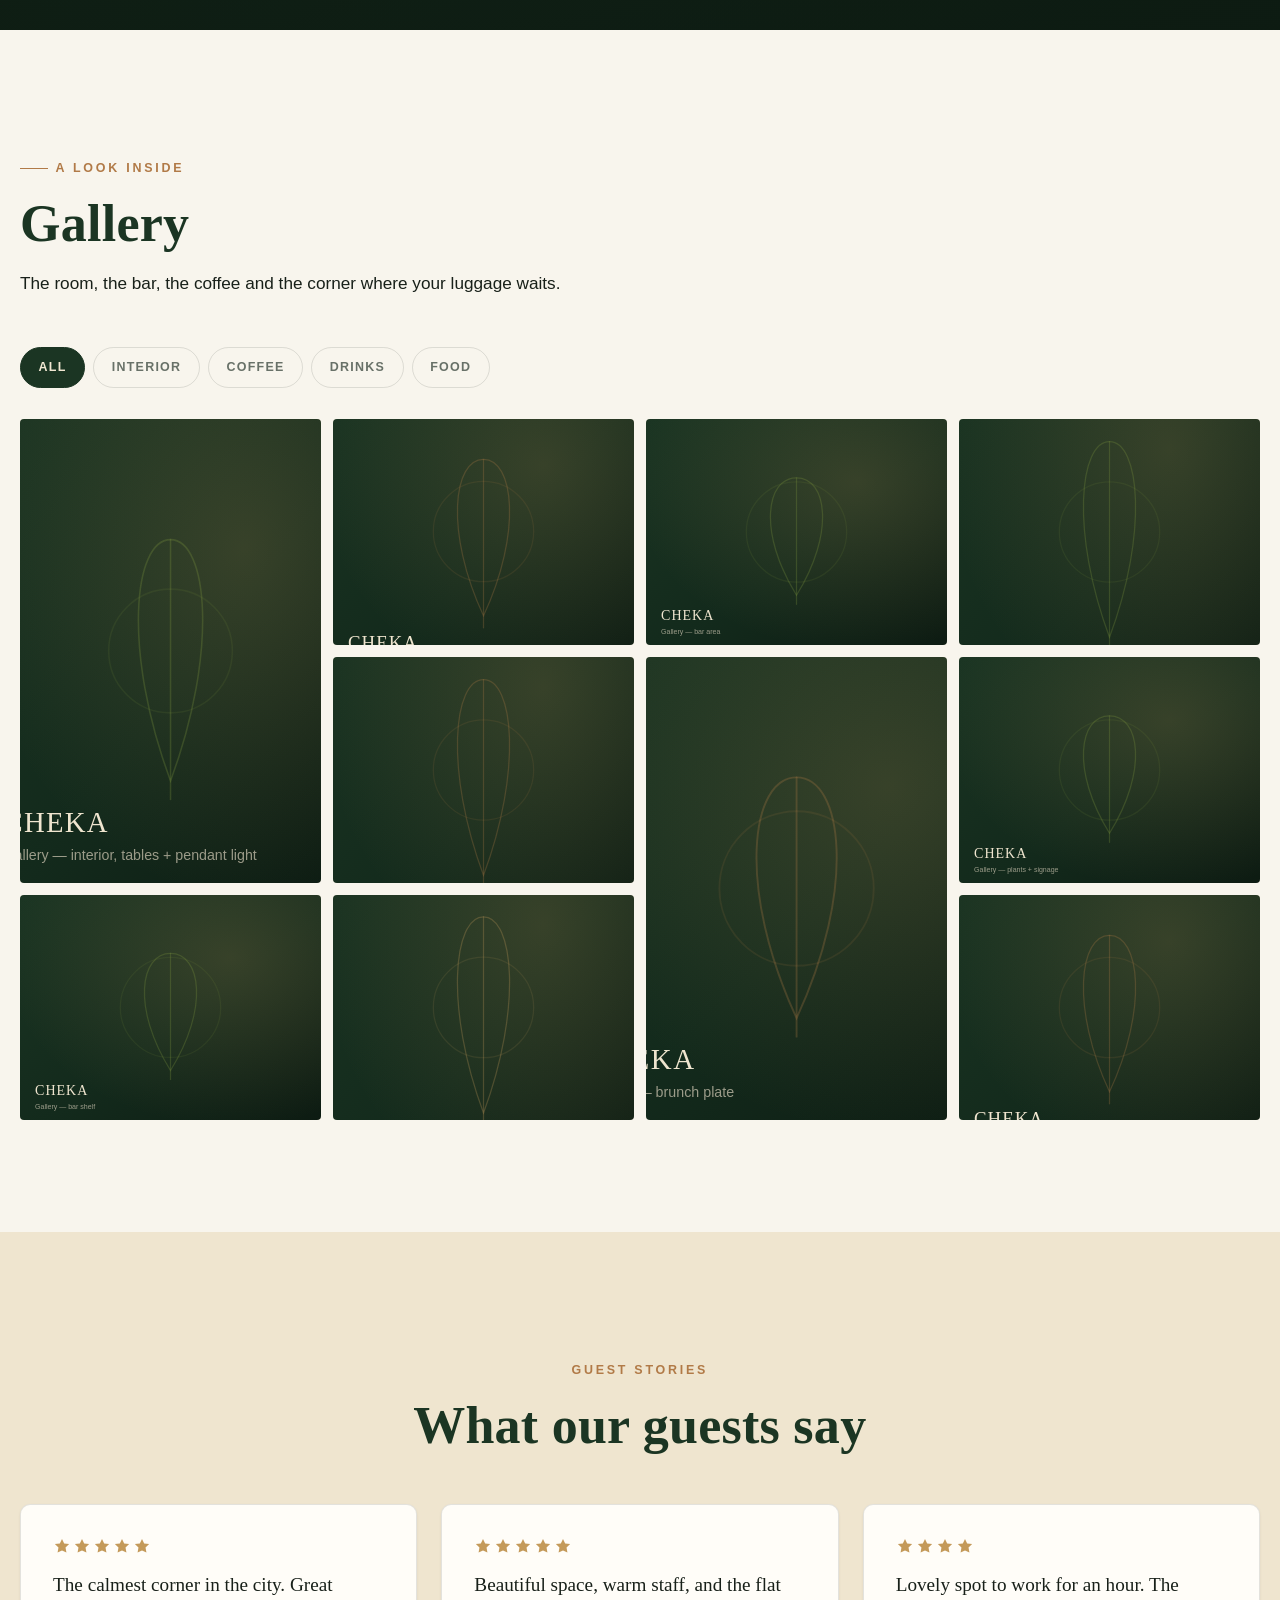
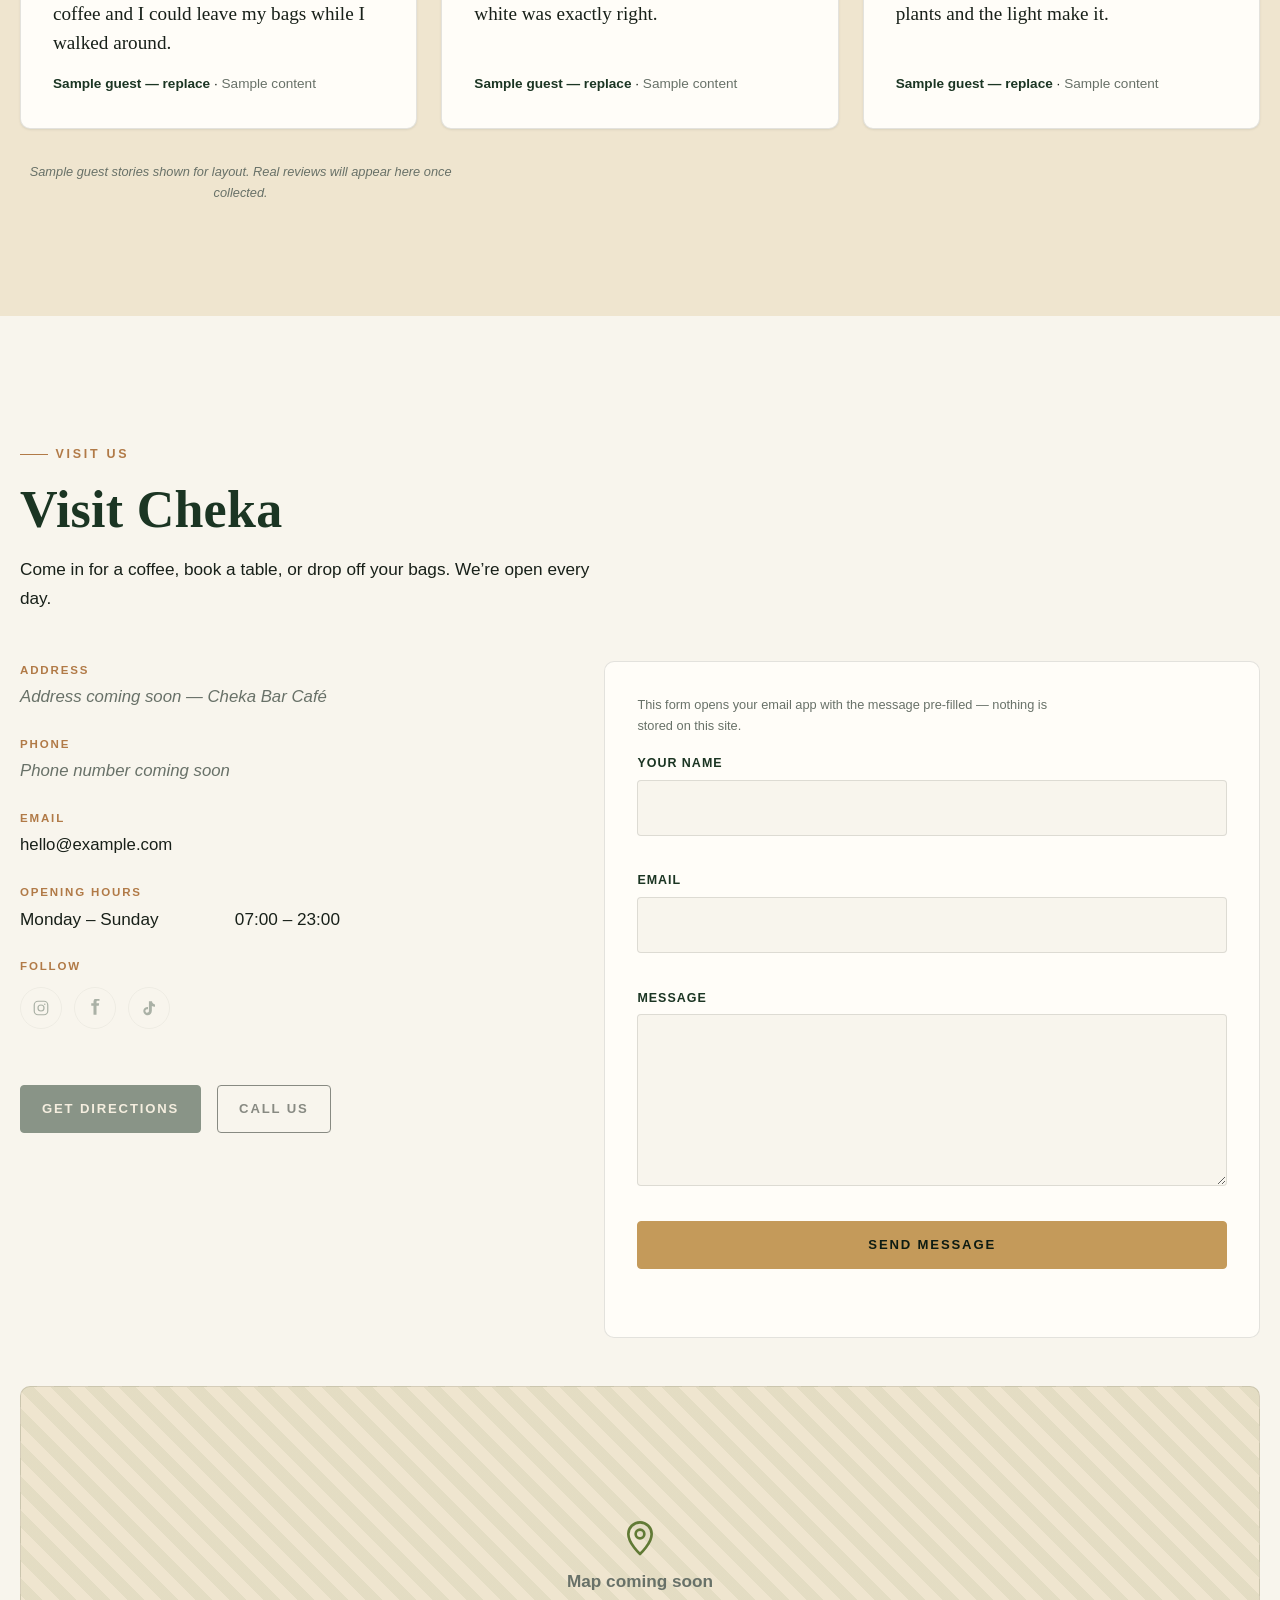
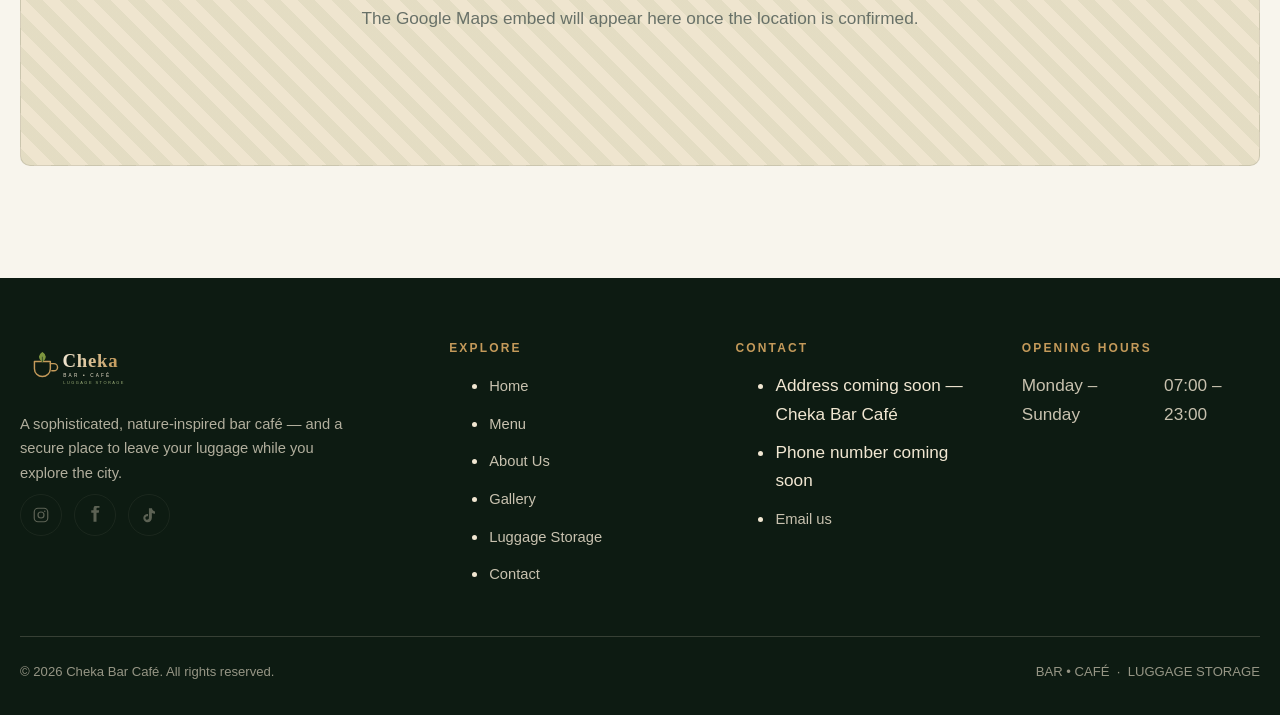
==== commit 27b41fcc: "Replace website menu with Albanian drinks menu" ====
--- a/index.html
+++ b/index.html
@@ -230,13 +230,13 @@
         <div class="section-head reveal">
           <p class="eyebrow">Shijoni &amp; Kënaquni</p>
           <h2>Menyja Jonë</h2>
-          <p>Kafe speciale në qendër, me një listë të shkurtër e sezonale pijesh, ushqimesh dhe ëmbëlsirash.</p>
+          <p>Pije të ngrohta e freskuese, birra dhe pije alkoolike.</p>
         </div>
 
         <div class="menu__layout reveal">
           <div class="menu__main">
             <!-- Tabs + panels are generated from js/data.js -> CHEKA.menu -->
-            <!-- TODO CHEKA: edit real items, descriptions and prices in js/data.js -->
+            <!-- TODO CHEKA: edit menu items (name + price) in js/data.js -->
             <div class="menu__tabs" id="menu-tabs" role="tablist" aria-label="Kategoritë e menysë"></div>
             <div id="menu-panels">
               <noscript>
@@ -246,8 +246,8 @@
           </div>
           <aside class="menu__aside">
             <img class="menu__photo" id="menu-photo" data-img="menuCoffee" src="images/menu/coffee.svg"
-                 alt="Kafe speciale në Cheka" width="1200" height="1500" loading="lazy" decoding="async" />
-            <p class="menu__aside-caption" id="menu-photo-caption">Kafe</p>
+                 alt="Menyja e Cheka-s" width="1200" height="1500" loading="lazy" decoding="async" />
+            <p class="menu__aside-caption" id="menu-photo-caption">Të ngrohta</p>
           </aside>
         </div>
       </div>
--- a/css/styles.css
+++ b/css/styles.css
@@ -863,12 +863,6 @@
   color: var(--wood-dark);
   white-space: nowrap;
 }
-.menu__item-desc {
-  grid-column: 1 / -1;
-  font-size: 0.95rem;
-  color: var(--muted-text);
-  max-width: 52ch;
-}
 /* fade-in on category switch */
 .menu__panel.is-entering .menu__item {
   opacity: 0;
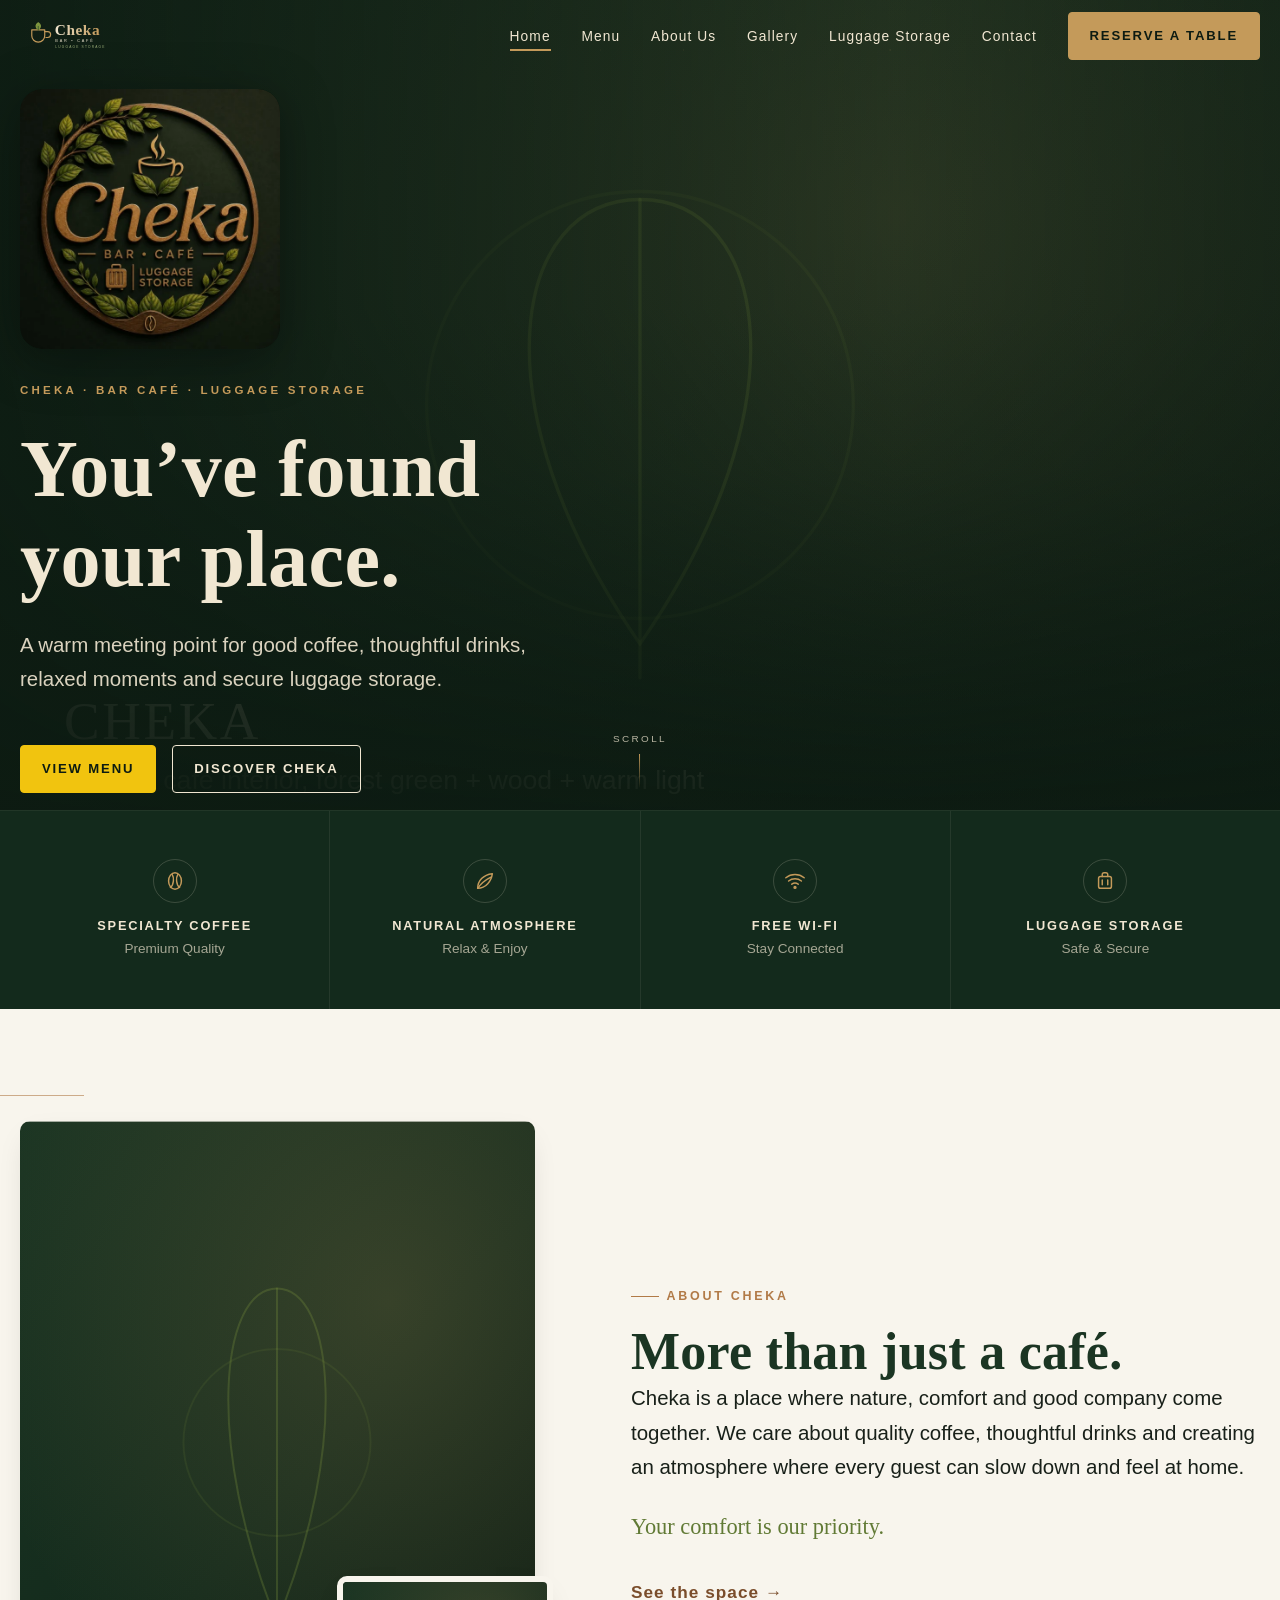
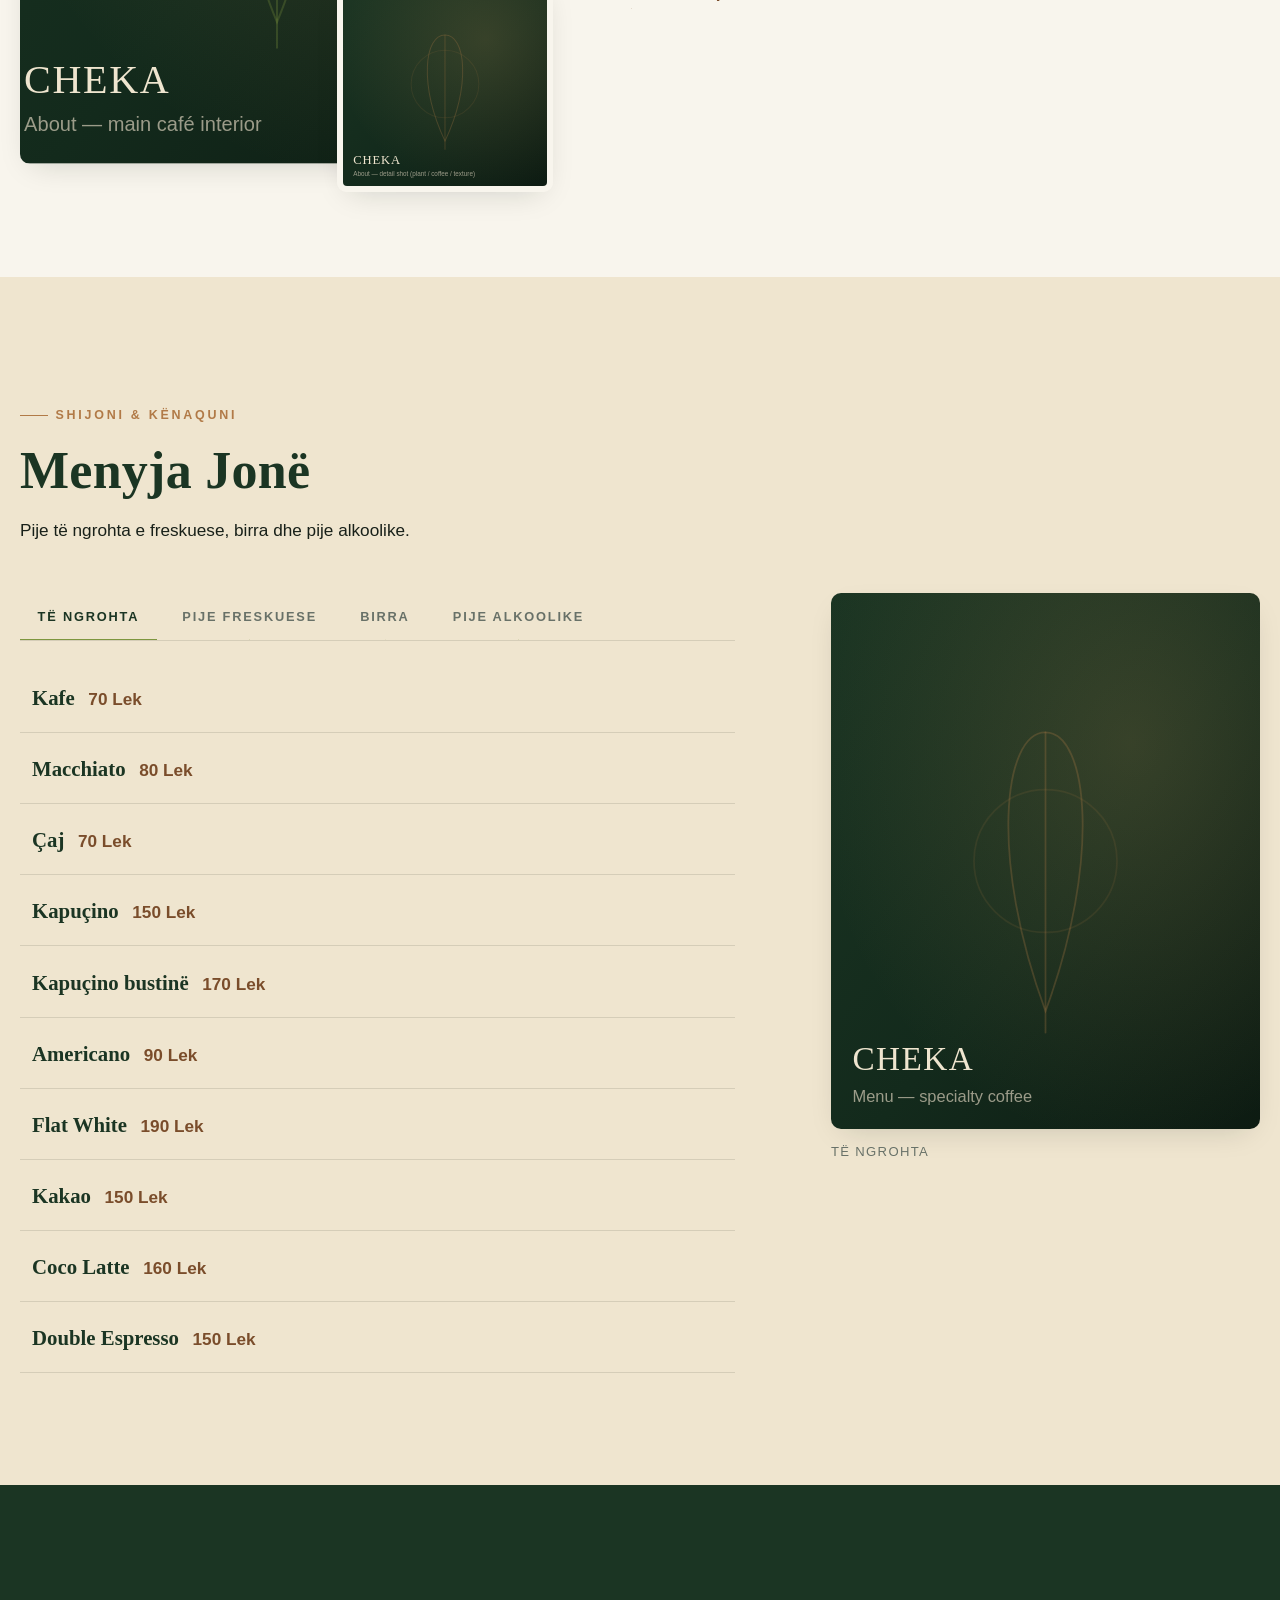
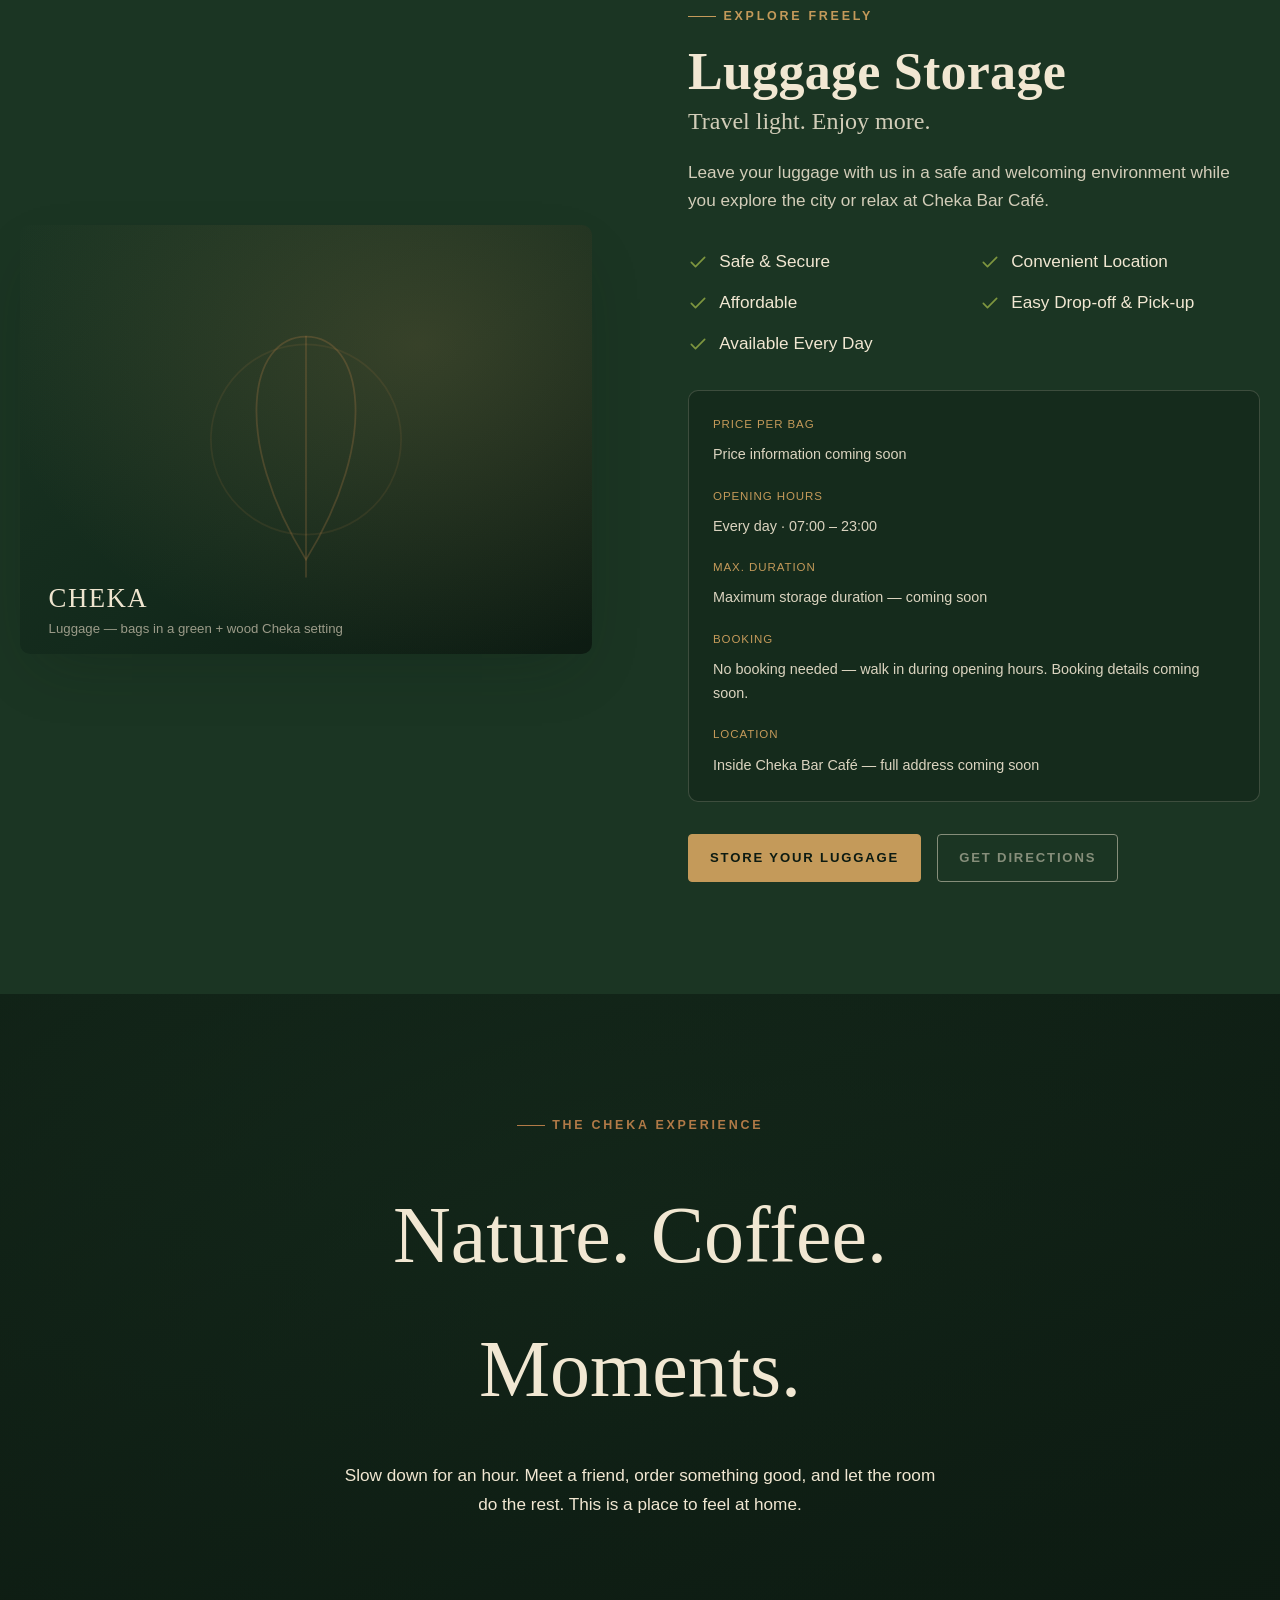
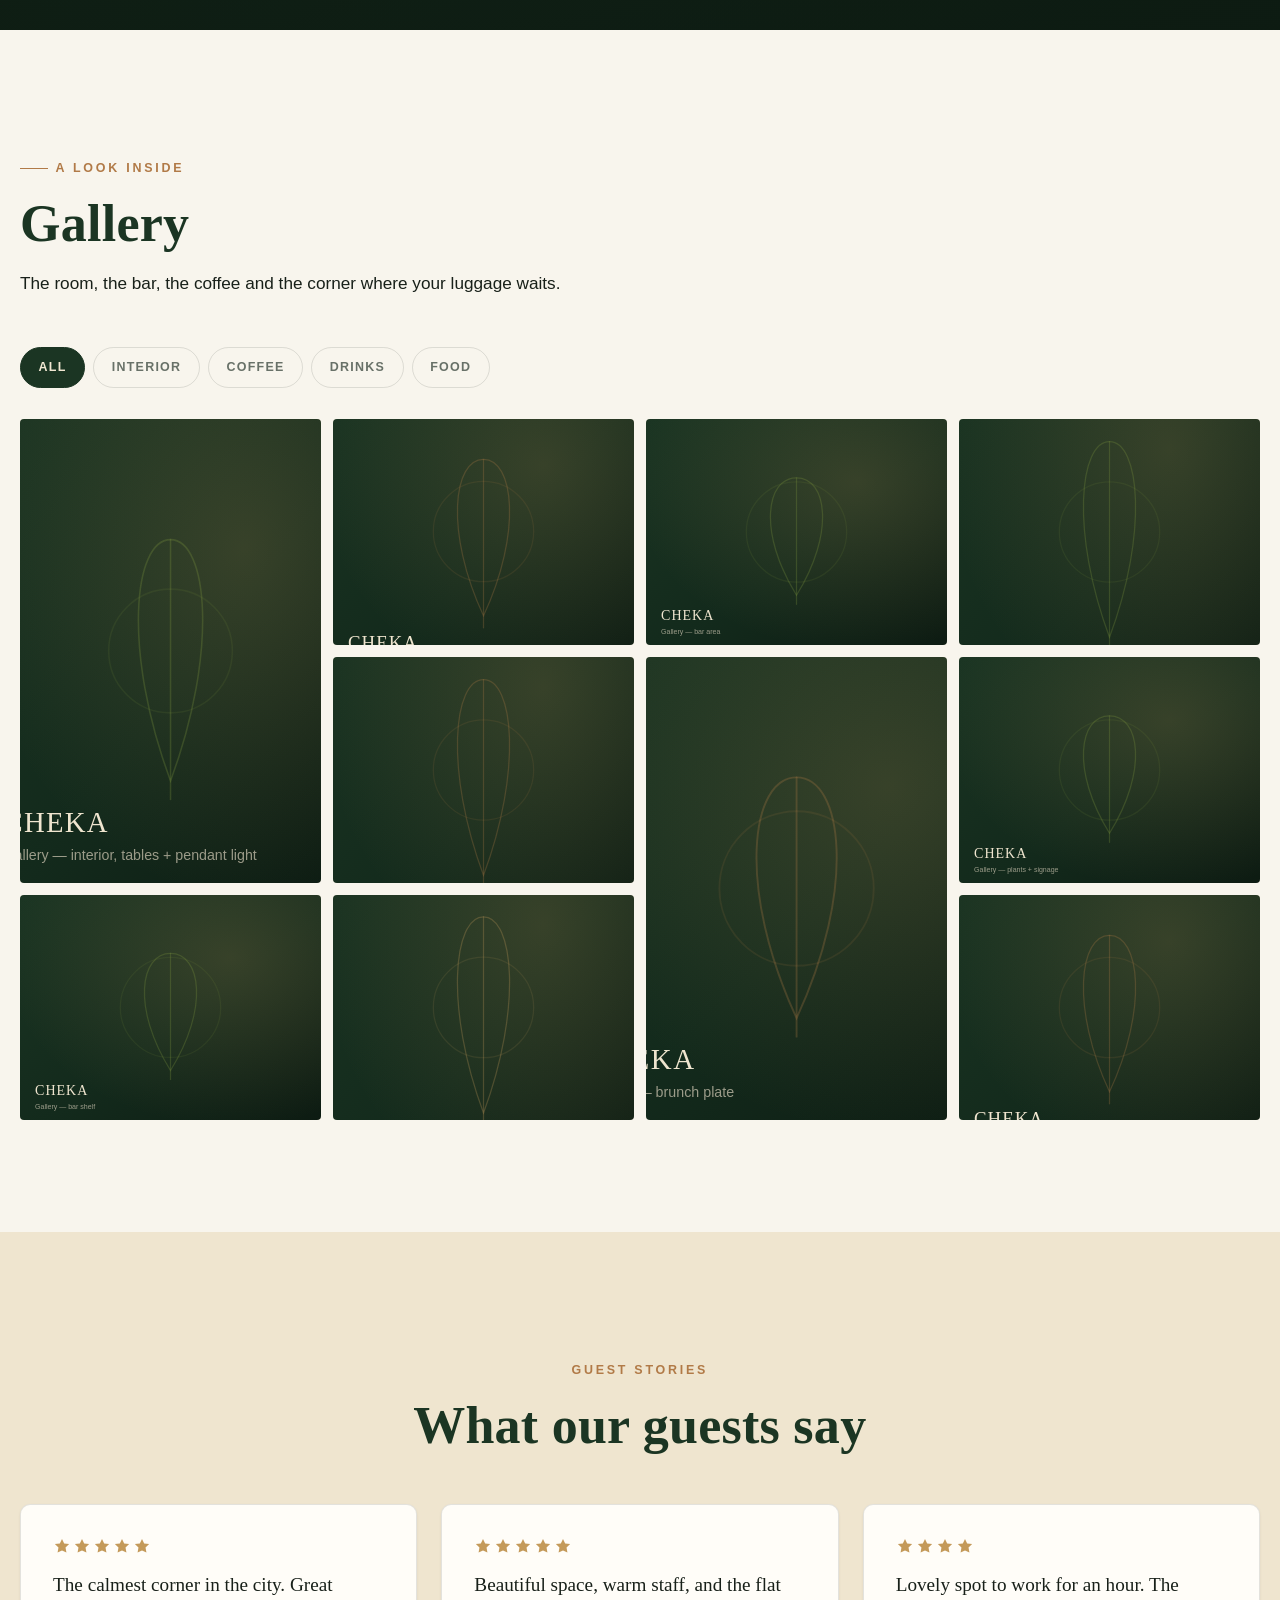
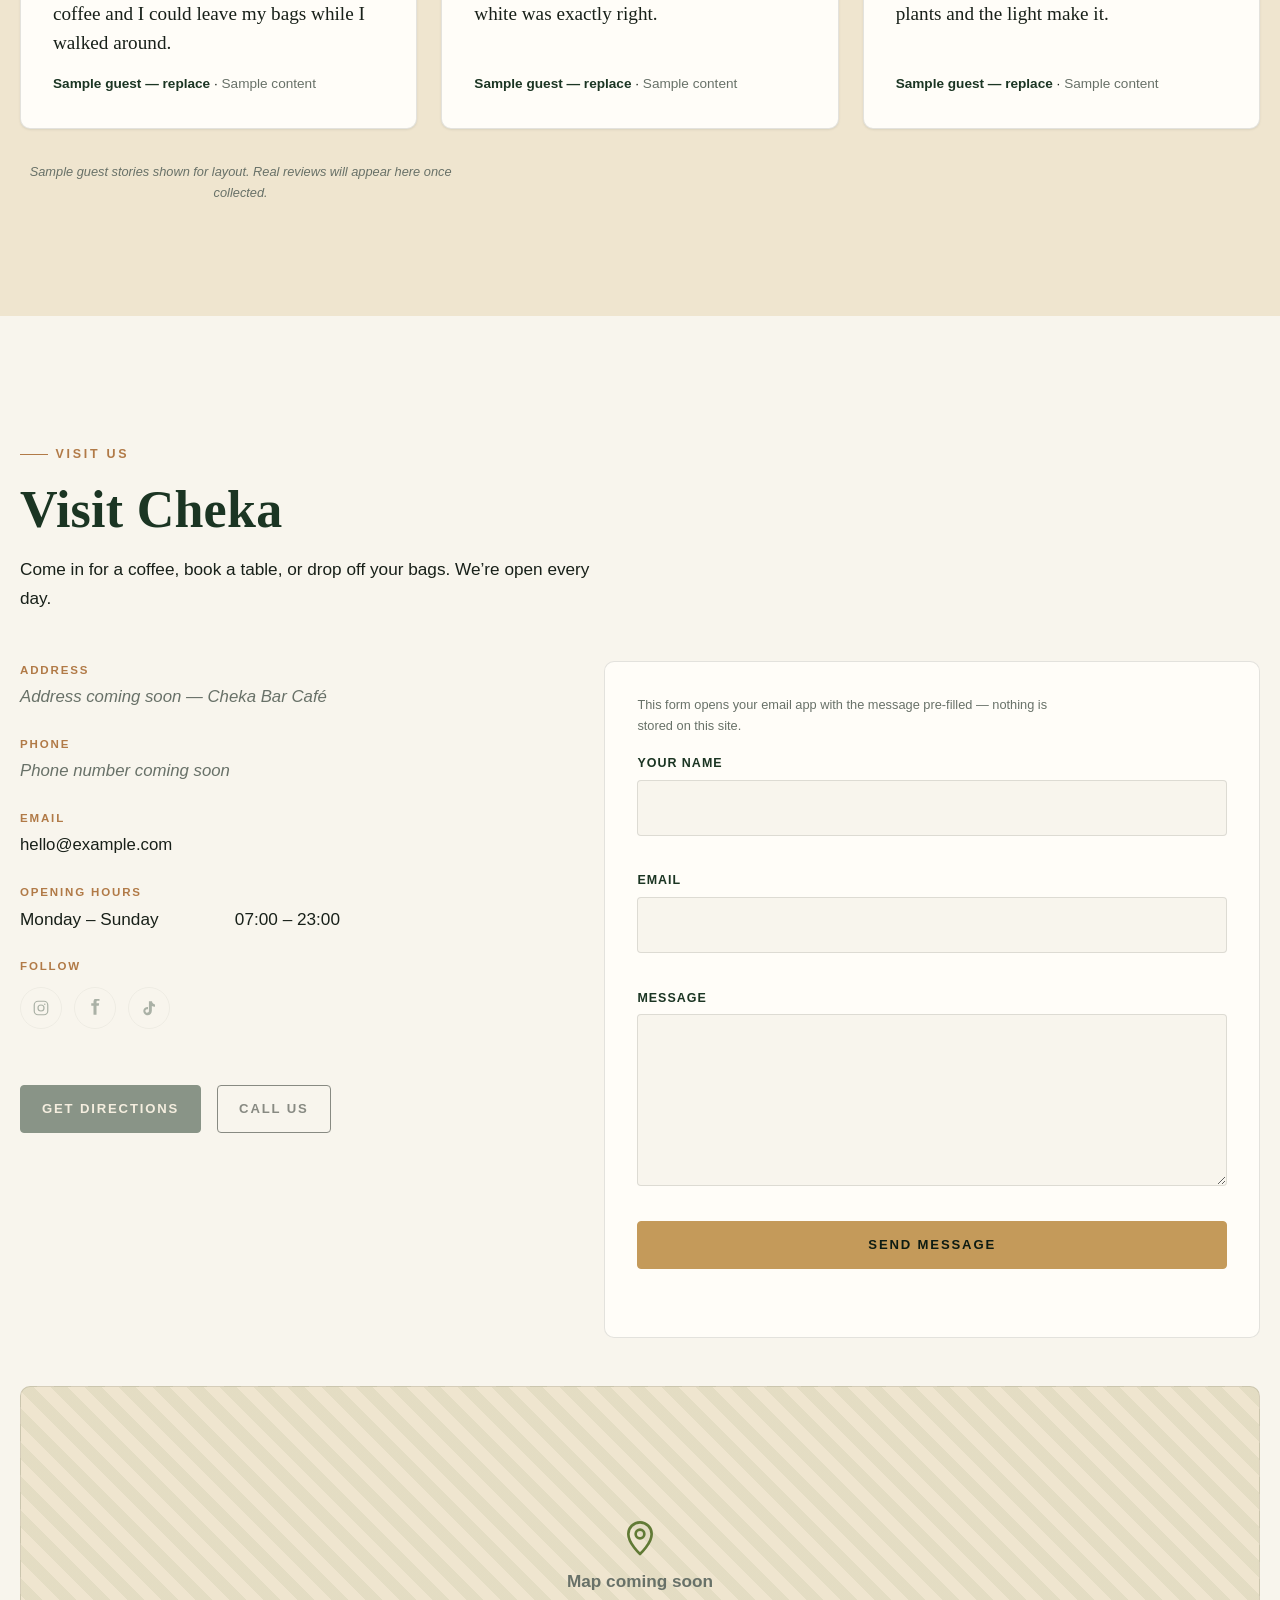
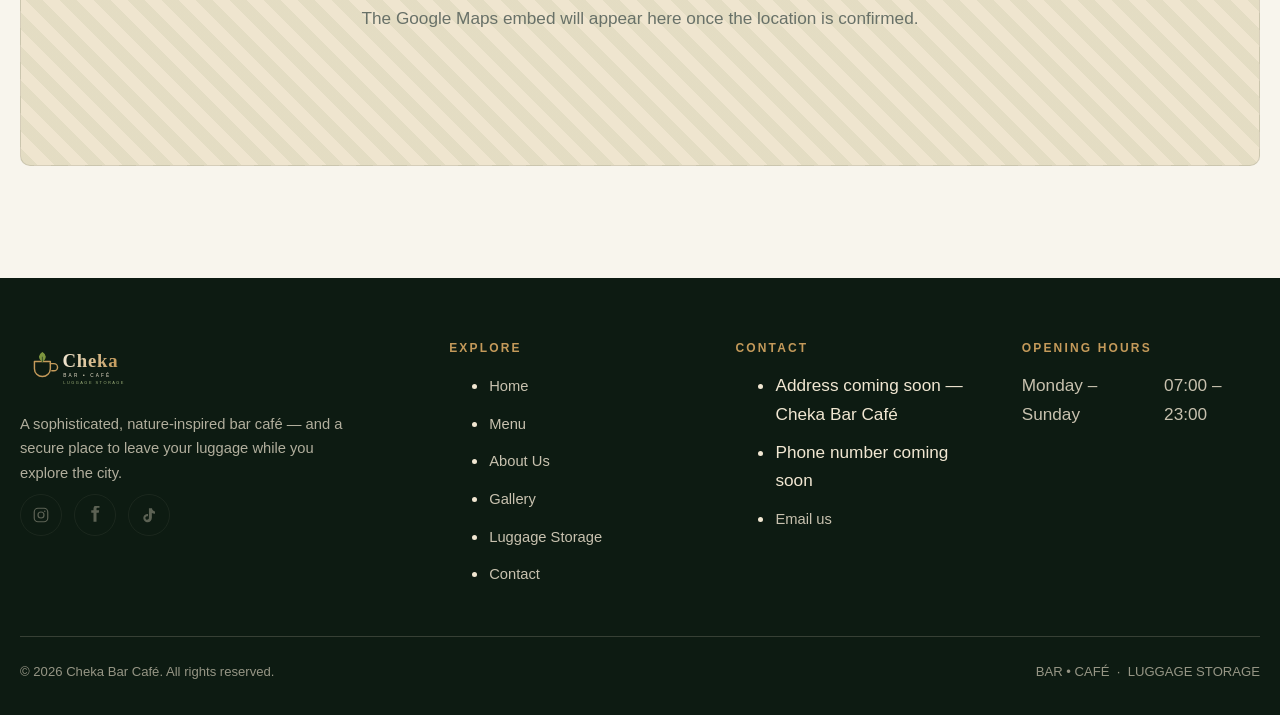
==== commit 3d79b308: "Add Cheka logo to homepage hero - Add an optimized 600x600 WebP copy of the brand logo at   images/l" ====
--- a/index.html
+++ b/index.html
@@ -160,6 +160,17 @@
 
       <div class="hero__inner">
         <div class="hero__content">
+          <!-- Prominent brand logo. Above-the-fold: eager-loaded, explicit size,
+               async decoding. No fetchpriority so it never competes with the
+               hero background image (the LCP element). The dark-green square of
+               the artwork is feathered into the hero with a CSS mask; if the
+               image fails to load, the container keeps a matching dark-green
+               tile with a small brand mark (pure-CSS fallback). -->
+          <div class="hero__logo">
+            <img src="images/logo/cheka-main-logo.webp"
+                 alt="Cheka Bar Café and Luggage Storage logo"
+                 width="600" height="600" decoding="async" />
+          </div>
           <p class="hero__label reveal">CHEKA · BAR CAFÉ · LUGGAGE STORAGE</p>
           <h1 class="hero__title reveal">You&rsquo;ve found your place.</h1>
           <p class="hero__copy reveal">A warm meeting point for good coffee, thoughtful drinks, relaxed moments and secure luggage storage.</p>
@@ -168,8 +179,6 @@
             <a class="btn btn--ghost" href="#about"><span>Discover Cheka</span></a>
           </div>
         </div>
-        <!-- restrained brand element, wide screens only -->
-        <img class="hero__brandmark" data-logo src="images/logo/cheka-logo.svg" alt="" aria-hidden="true" width="360" height="150" />
       </div>
 
       <a class="hero__scroll" href="#features" aria-label="Scroll down">
--- a/css/styles.css
+++ b/css/styles.css
@@ -557,9 +557,11 @@
    ========================================================================== */
 .hero {
   position: relative;
+  /* Prefer ~90vh, never below 640px, never above 940px — but grow past that
+     if the content (now including the brand logo) needs the room, so the
+     buttons are never clipped on shorter screens. */
   min-height: 640px;
-  height: 90vh;
-  max-height: 1080px;
+  min-height: max(640px, min(90vh, 940px));
   display: flex;
   align-items: center;
   overflow: hidden;
@@ -606,6 +608,47 @@
 }
 .hero__content { max-width: 640px; }
 
+/* Prominent brand logo, sitting directly above the small brand label.
+   The artwork has a dark-green square background; we soften the corners and
+   feather the outer edge so it melts into the dark-green hero rather than
+   showing a hard square. object-fit:contain on a 1:1 box keeps proportions
+   (no stretch, nothing cropped). The container carries a matching-green tile
+   with a small cup mark as a pure-CSS fallback if the image fails to load. */
+.hero__logo {
+  width: 165px;                 /* mobile: within the 150–190px guidance */
+  height: 165px;
+  margin-bottom: var(--sp-6);   /* clear space before the brand label */
+  border-radius: 22px;
+  background:
+    radial-gradient(circle at 50% 42%, rgba(196, 154, 90, 0.16), transparent 62%),
+    var(--forest-dark)
+    url("data:image/svg+xml,%3Csvg xmlns='http://www.w3.org/2000/svg' viewBox='0 0 64 64'%3E%3Cg fill='none' stroke='%23C49A5A' stroke-width='3' stroke-linecap='round' stroke-linejoin='round'%3E%3Cpath d='M18 26h28v11a14 14 0 0 1-14 14 14 14 0 0 1-14-14z'/%3E%3Cpath d='M46 30h4a7 7 0 0 1 0 13h-3'/%3E%3C/g%3E%3Cpath d='M32 10c7 4 7 12 0 18-7-6-7-14 0-18z' fill='%237E963F'/%3E%3C/svg%3E")
+    center / 44% no-repeat;
+  filter: drop-shadow(0 10px 26px rgba(0, 0, 0, 0.38));
+}
+.hero__logo img {
+  width: 100%;
+  height: 100%;
+  object-fit: contain;
+  display: block;
+  border-radius: inherit;
+  /* Feather only the very outer edge + round the corners, so the dark-green
+     square blends into the dark-green hero without a hard line. The solid
+     zone (96% radius) keeps the wooden ring, leaves, wordmark, cup and
+     suitcase fully intact — only the empty background margin softens. */
+  -webkit-mask-image: radial-gradient(circle at 50% 50%, #000 96%, rgba(0, 0, 0, 0.45) 99%, transparent 100%);
+          mask-image: radial-gradient(circle at 50% 50%, #000 96%, rgba(0, 0, 0, 0.45) 99%, transparent 100%);
+}
+@media (min-width: 768px) {
+  .hero__logo { width: 210px; height: 210px; }   /* tablet: ~200–240px */
+}
+@media (min-width: 1024px) {
+  .hero__logo { width: 260px; height: 260px; }   /* desktop: ~240–300px */
+}
+@media (max-width: 400px) {
+  .hero__logo { width: 152px; height: 152px; margin-bottom: var(--sp-5); }
+}
+
 .hero__label {
   font-size: 0.72rem;
   font-weight: 600;
@@ -626,24 +669,6 @@
   max-width: 46ch;
 }
 .hero .btn-row { margin-top: var(--sp-7); }
-
-/* Restrained brand element toward the right on wide screens */
-.hero__brandmark {
-  display: none;
-}
-@media (min-width: 1080px) {
-  .hero__inner {
-    grid-template-columns: 1.15fr 0.85fr;
-    align-items: center;
-  }
-  .hero__brandmark {
-    display: block;
-    justify-self: end;
-    width: min(320px, 32vw);
-    opacity: 0.9;
-    filter: drop-shadow(0 12px 40px rgba(0,0,0,0.35));
-  }
-}
 
 /* Scroll indicator */
 .hero__scroll {
@@ -677,6 +702,8 @@
 @media (max-height: 560px) {
   .hero { height: auto; min-height: 520px; padding-block: 120px 60px; }
   .hero__scroll { display: none; }
+  /* keep the hero compact on short/landscape phones (see requirement 10) */
+  .hero__logo { width: 118px; height: 118px; margin-bottom: var(--sp-4); }
 }
 
 
@@ -841,22 +868,25 @@
 
 .menu__list { display: grid; gap: 0.2rem; }
 .menu__item {
-  display: grid;
-  grid-template-columns: 1fr auto;
-  gap: 0.4rem 1rem;
+  display: flex;
+  flex-wrap: wrap;              /* price drops below a very long name instead of colliding */
   align-items: baseline;
+  column-gap: 0.85rem;          /* keeps the price close to the product name */
+  row-gap: 0.1rem;
   padding: var(--sp-4) var(--sp-3);
   border-bottom: 1px solid var(--border-soft);
   transition: background 0.25s var(--ease);
 }
 .menu__item:hover { background: var(--bg-alt); }
 .menu__item-name {
+  min-width: 0;                 /* allow the name text itself to wrap when needed */
   font-family: var(--font-serif);
   font-size: 1.3rem;
   font-weight: 600;
   color: var(--forest-primary);
 }
 .menu__item-price {
+  flex: none;
   font-family: var(--font-sans);
   font-weight: 600;
   font-variant-numeric: tabular-nums;
